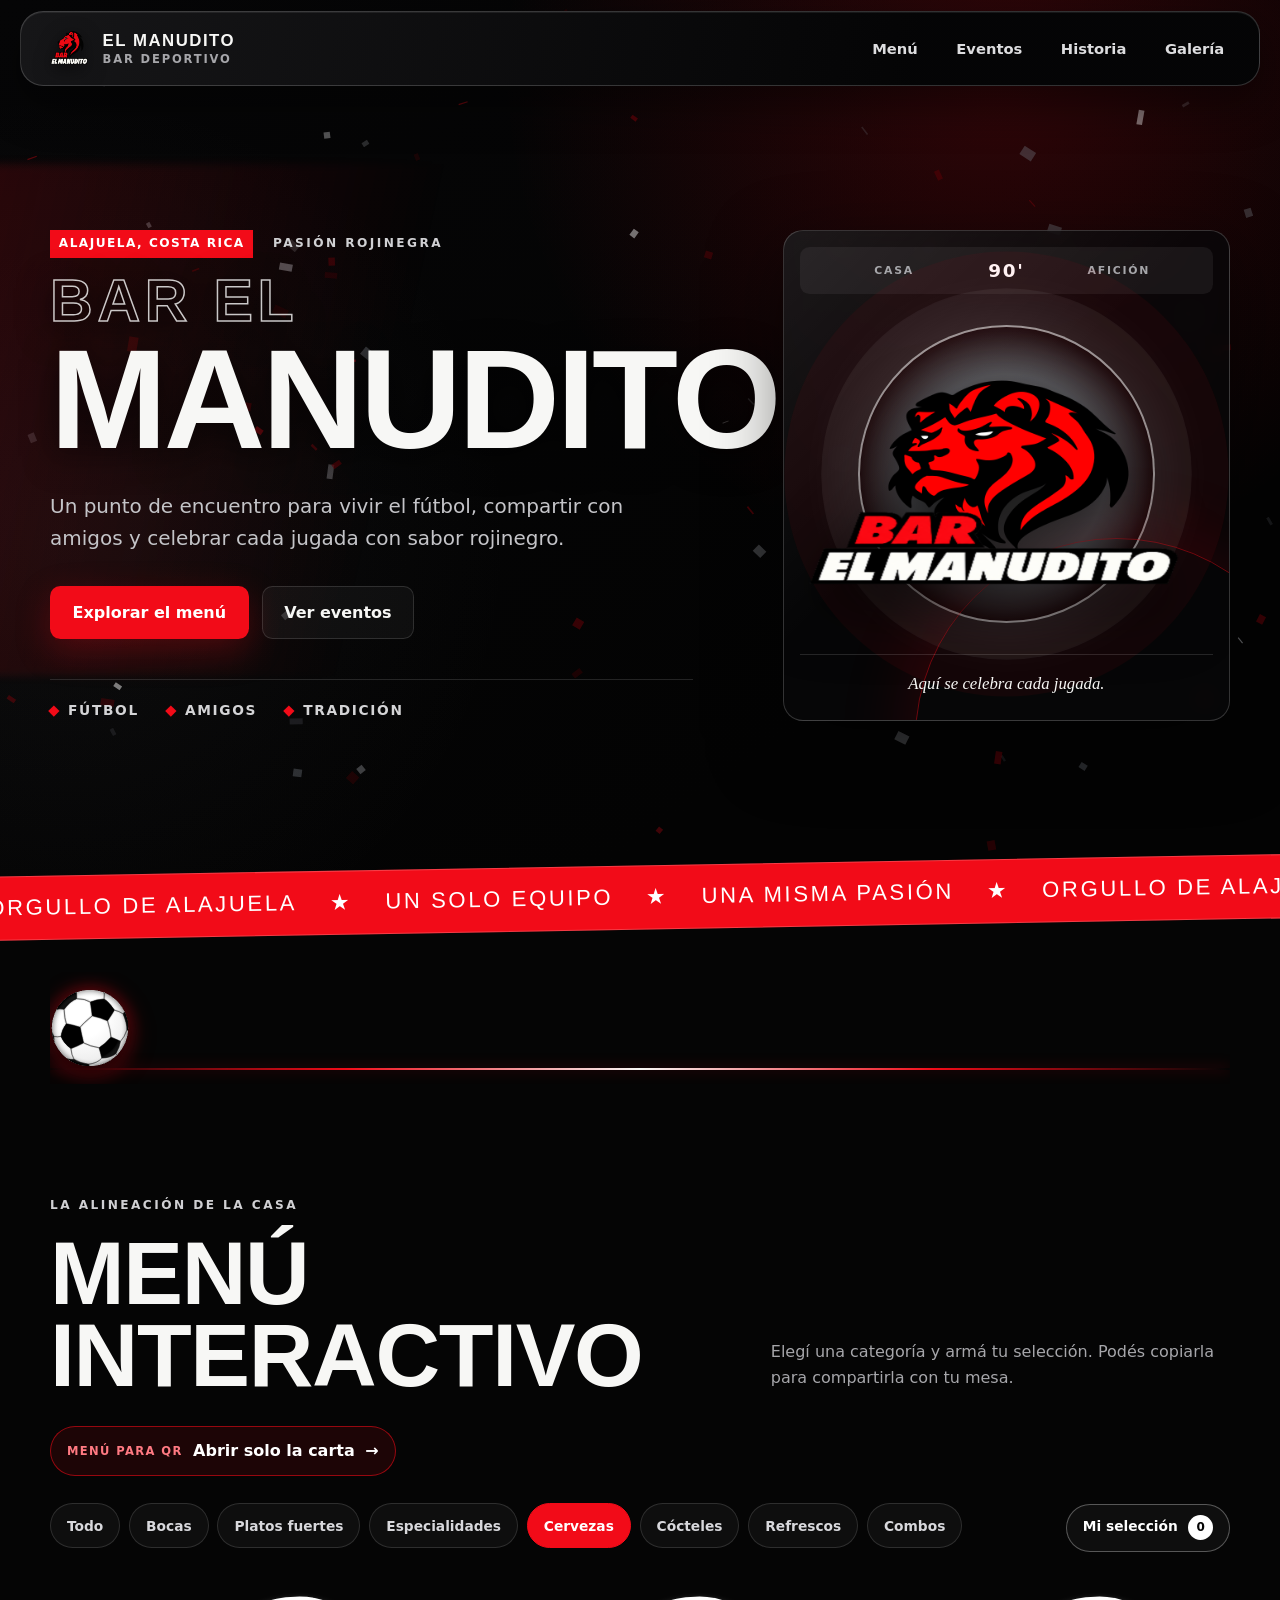
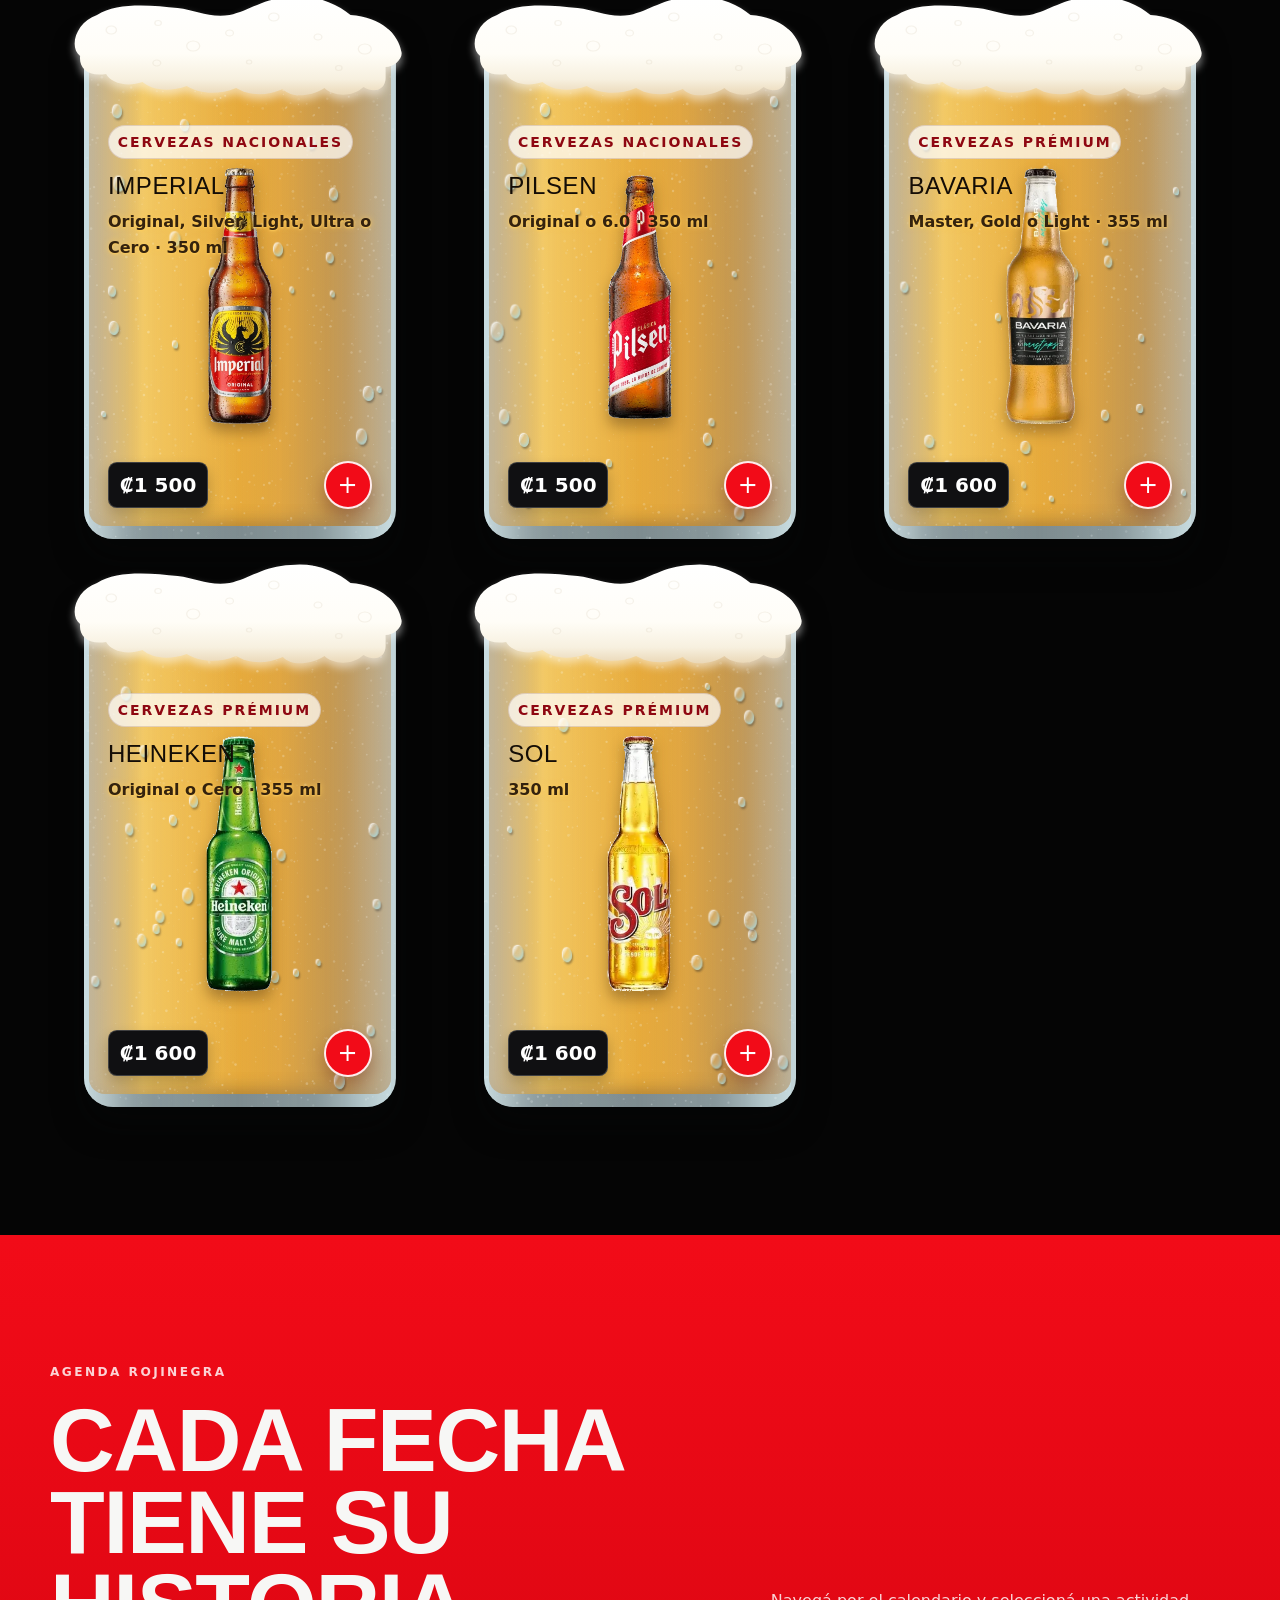
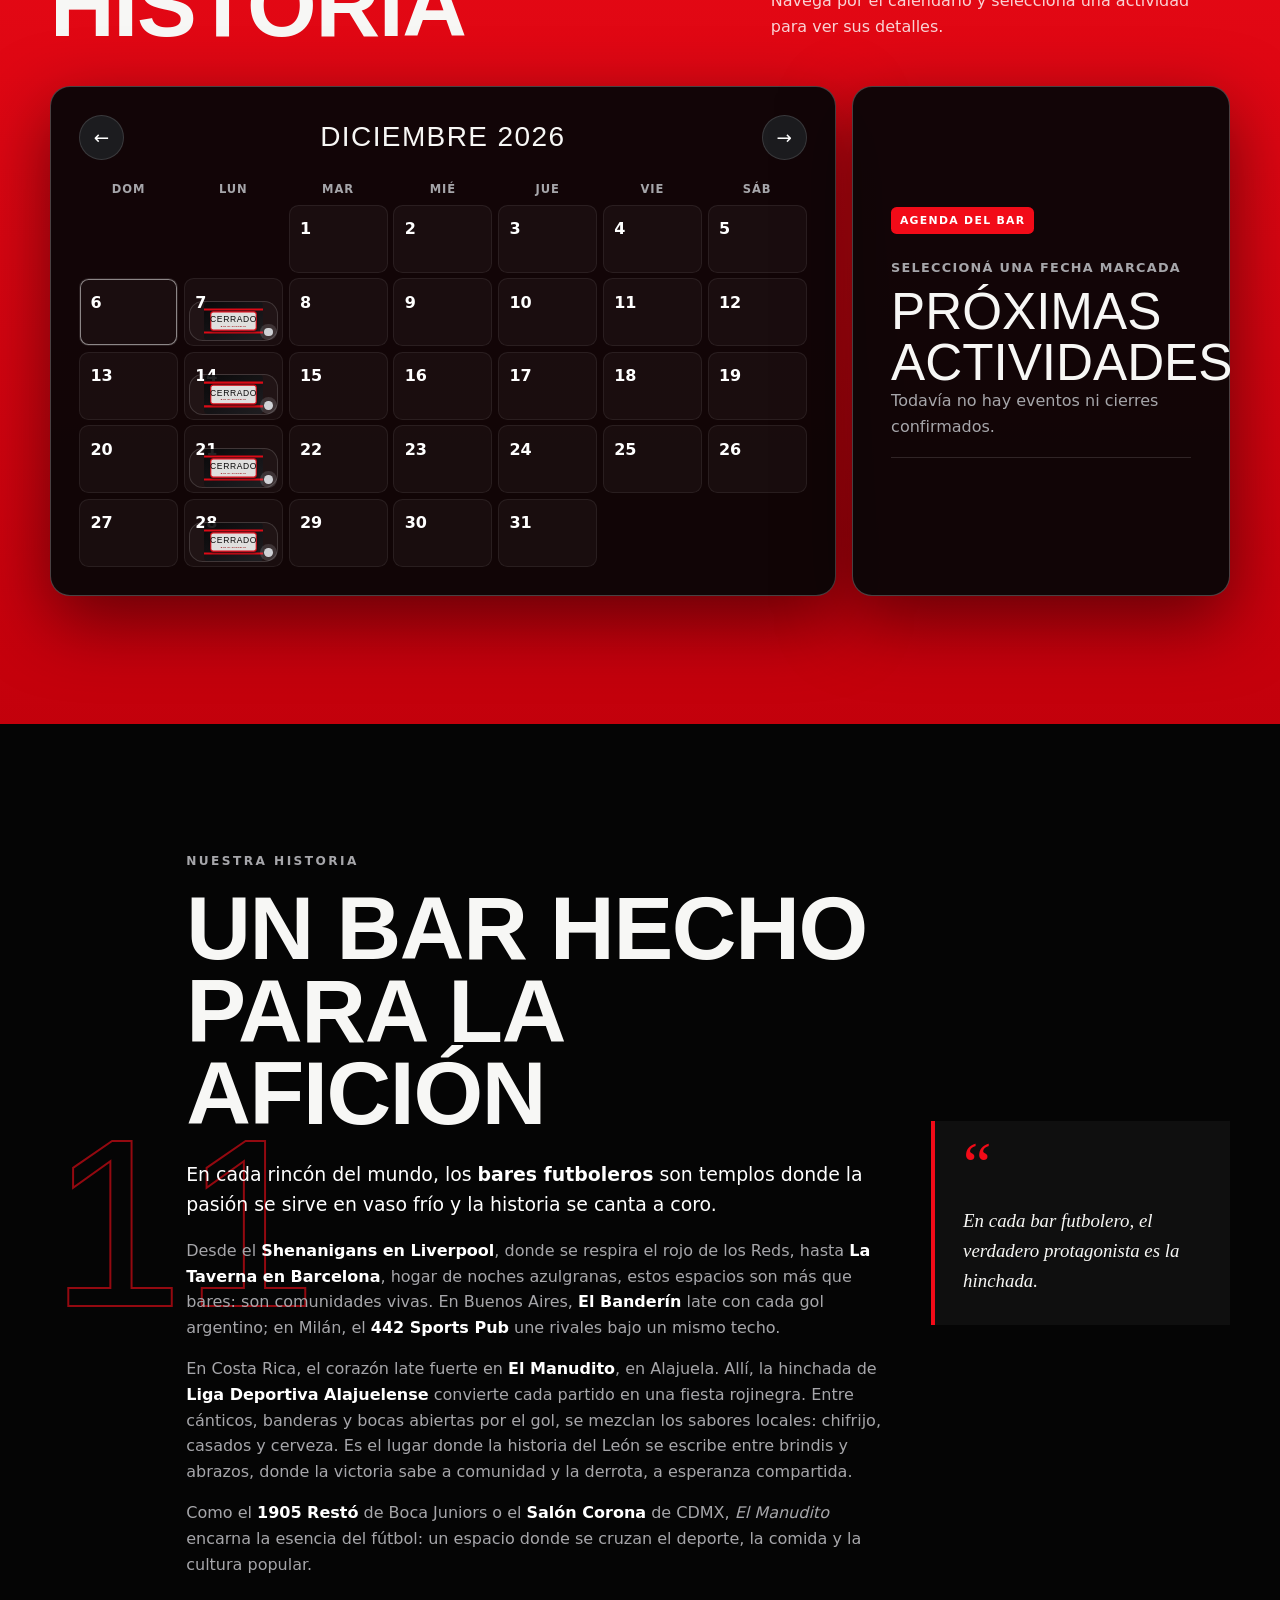
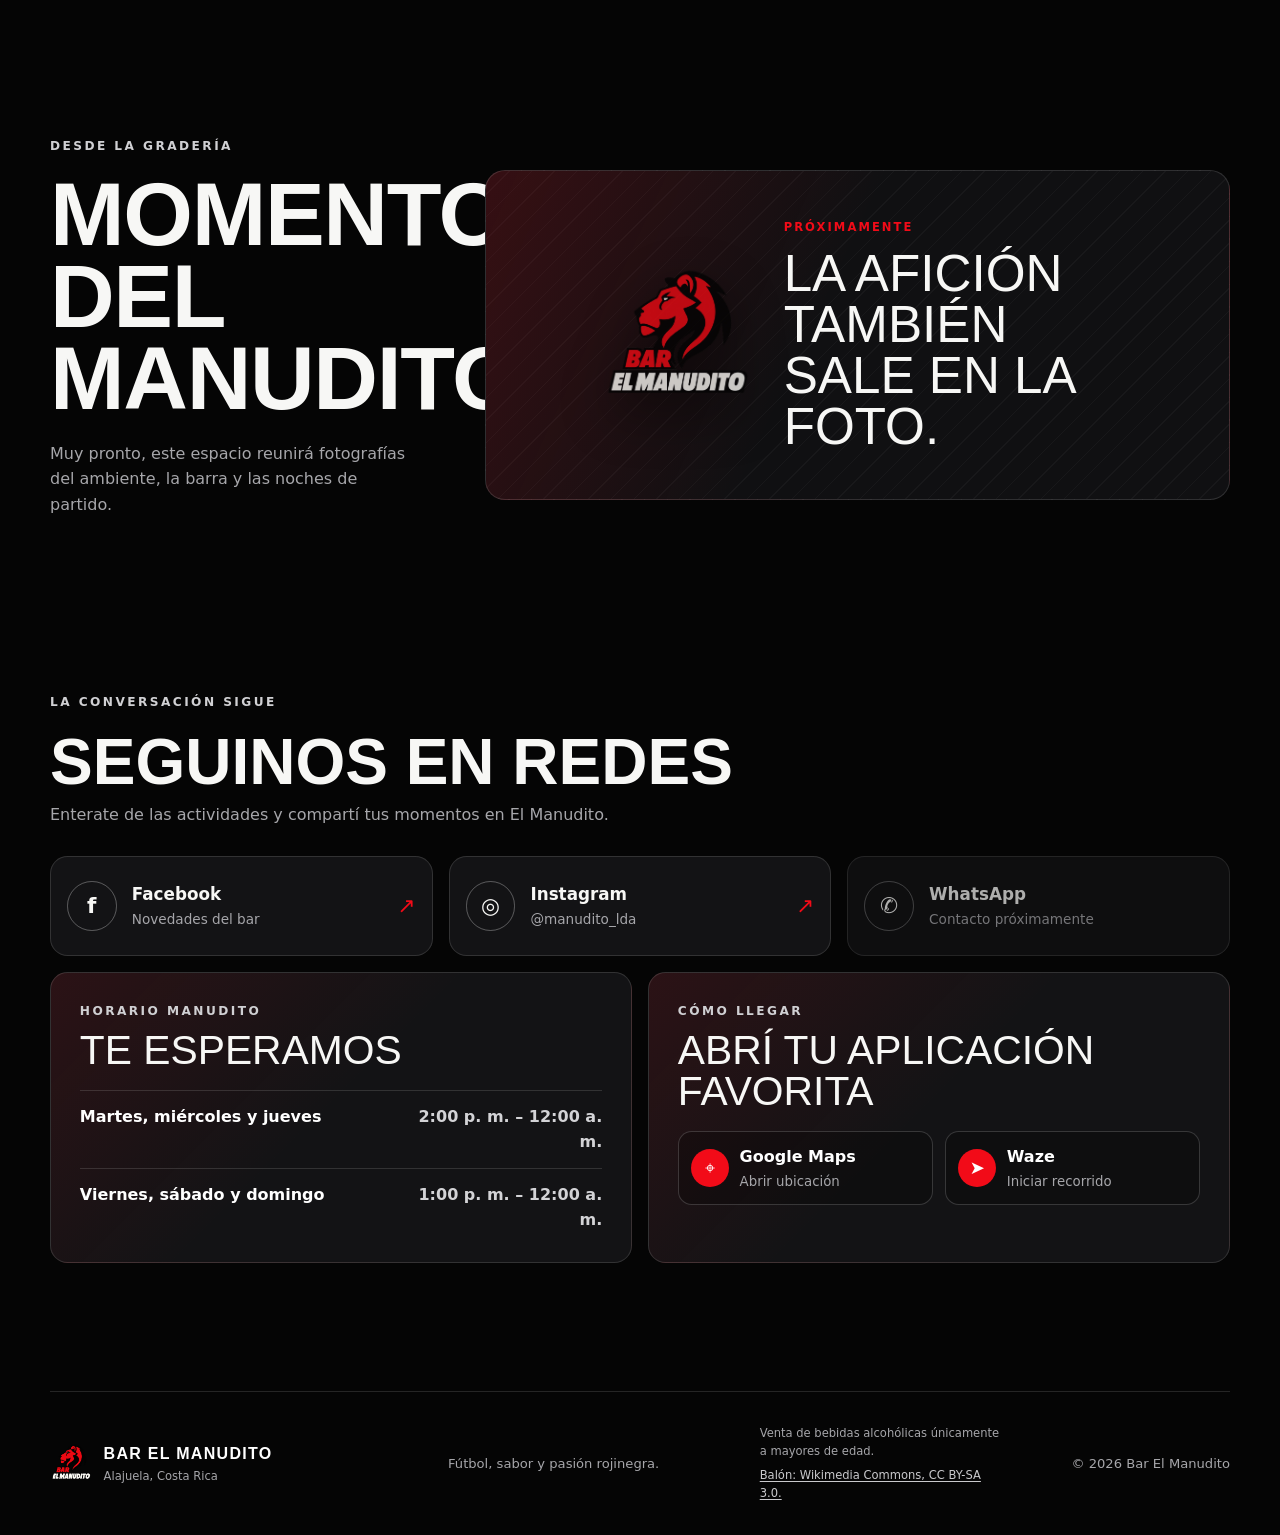
==== index.html @ 41545b7e "Add files via upload" ====
<!doctype html>
<html lang="es">
  <head>
    <meta charset="UTF-8" />
    <meta name="viewport" content="width=device-width, initial-scale=1.0" />
    <meta name="theme-color" content="#050505" />
    <meta
      name="description"
      content="Bar El Manudito: fútbol, sabor y pasión rojinegra en Alajuela, Costa Rica."
    />
    <title>Bar El Manudito | Pasión rojinegra</title>
    <link rel="icon" href="assets/icono.webp" type="image/png" />
    <link rel="stylesheet" href="styles.css" />
    <script src="menu-photos.js" defer></script>
    <script src="menu-glass.js" defer></script>
    <script src="app.js" defer></script>
  </head>
  <body>
    <a class="skip-link" href="#contenido">Ir al contenido</a>
    <canvas id="confetti" aria-hidden="true"></canvas>

    <div class="site-shell">
      <header class="topbar" id="inicio">
        <a class="brand" href="#inicio" aria-label="Bar El Manudito, inicio">
          <img src="assets/icono.webp" alt="" width="42" height="48" />
          <span>
            <strong>EL MANUDITO</strong>
            <small>BAR DEPORTIVO</small>
          </span>
        </a>

        <button
          class="nav-toggle"
          type="button"
          aria-expanded="false"
          aria-controls="main-nav"
          aria-label="Abrir menú de navegación"
        >
          <span></span><span></span><span></span>
        </button>

        <nav class="main-nav" id="main-nav" aria-label="Navegación principal">
          <a class="desktop-menu-link" href="#menu">Menú</a>
          <a class="mobile-menu-link" href="menu.html">Menú</a>
          <a href="#eventos">Eventos</a>
          <a href="#historia">Historia</a>
          <a href="#galeria">Galería</a>
        </nav>
      </header>

      <main id="contenido">
        <section class="hero" aria-labelledby="hero-title">
          <div class="hero-copy">
            <p class="eyebrow"><span>ALAJUELA, COSTA RICA</span> PASIÓN ROJINEGRA</p>
            <h1 id="hero-title"><span>BAR EL</span> MANUDITO</h1>
            <p class="hero-lead">
              Un punto de encuentro para vivir el fútbol, compartir con amigos
              y celebrar cada jugada con sabor rojinegro.
            </p>
            <div class="hero-actions">
              <a class="button button-primary" href="menu.html">Explorar el menú</a>
              <a class="button button-ghost" href="#eventos">Ver eventos</a>
            </div>
            <ul class="hero-notes" aria-label="Lo que nos mueve">
              <li>Fútbol</li>
              <li>Amigos</li>
              <li>Tradición</li>
            </ul>
          </div>

          <div class="hero-emblem" aria-label="Identidad rojinegra de Bar El Manudito">
            <div class="scoreboard-top">
              <span>CASA</span>
              <strong>90'</strong>
              <span>AFICIÓN</span>
            </div>
            <div class="crest-stage">
              <span class="crest-ring" aria-hidden="true"></span>
              <img
                src="assets/Leon.webp"
                alt="León rojinegro de Bar El Manudito"
                width="250"
                height="282"
                onerror="this.onerror=null;this.src='assets/icono.webp'"
              />
            </div>
            <p>Aquí se celebra cada jugada.</p>
          </div>
        </section>

        <div class="match-ticker" aria-label="Mensaje del bar">
          <div>
            <span>ORGULLO DE ALAJUELA</span>
            <i aria-hidden="true">★</i>
            <span>UN SOLO EQUIPO</span>
            <i aria-hidden="true">★</i>
            <span>UNA MISMA PASIÓN</span>
            <i aria-hidden="true">★</i>
            <span>ORGULLO DE ALAJUELA</span>
          </div>
        </div>

        <div class="ball-track" aria-hidden="true">
          <div class="soccer"></div>
        </div>

        <section class="section menu-section" id="menu" aria-labelledby="menu-title">
          <div class="section-heading">
            <div>
              <p class="eyebrow">LA ALINEACIÓN DE LA CASA</p>
              <h2 id="menu-title">Menú interactivo</h2>
            </div>
            <p>
              Elegí una categoría y armá tu selección. Podés copiarla para
              compartirla con tu mesa.
            </p>
          </div>

          <a class="menu-qr-link" href="menu.html" aria-label="Abrir la versión del menú diseñada para código QR">
            <span>MENÚ PARA QR</span>
            Abrir solo la carta <span aria-hidden="true">→</span>
          </a>

          <div class="menu-toolbar">
            <div class="menu-tabs" role="group" aria-label="Filtrar el menú">
              <button class="menu-tab is-active" type="button" data-category="todos">Todo</button>
              <button class="menu-tab" type="button" data-category="bocas">Bocas</button>
              <button class="menu-tab" type="button" data-category="fuertes">Platos fuertes</button>
              <button class="menu-tab" type="button" data-category="especialidades">Especialidades</button>
              <button class="menu-tab" type="button" data-category="cervezas">Cervezas</button>
              <button class="menu-tab" type="button" data-category="cocteles">Cócteles</button>
              <button class="menu-tab" type="button" data-category="sin-alcohol">Refrescos</button>
              <button class="menu-tab" type="button" data-category="combos">Combos</button>
            </div>
            <button class="selection-button" id="open-order" type="button" aria-haspopup="dialog">
              Mi selección <span id="selection-count">0</span>
            </button>
          </div>

          <div class="menu-grid" id="menu-grid" aria-live="polite"></div>
          <noscript><p class="noscript">Activá JavaScript para consultar el menú interactivo.</p></noscript>
        </section>

        <section class="section events-section reveal" id="eventos" aria-labelledby="events-title">
          <div class="section-heading section-heading-light">
            <div>
              <p class="eyebrow">AGENDA ROJINEGRA</p>
              <h2 id="events-title">Cada fecha tiene su historia</h2>
            </div>
            <p>
              Navegá por el calendario y seleccioná una actividad para ver sus detalles.
            </p>
          </div>

          <div class="calendar-layout">
            <div class="calendar-card">
              <div class="calendar-controls">
                <button id="prev-month" type="button" aria-label="Mes anterior">←</button>
                <h3 id="calendar-title" aria-live="polite"></h3>
                <button id="next-month" type="button" aria-label="Mes siguiente">→</button>
              </div>
              <div class="calendar-weekdays" aria-hidden="true">
                <span>Dom</span><span>Lun</span><span>Mar</span><span>Mié</span>
                <span>Jue</span><span>Vie</span><span>Sáb</span>
              </div>
              <div class="calendar-grid" id="calendar-grid"></div>
            </div>

            <aside class="event-detail" id="event-detail" aria-live="polite">
              <span class="event-tag" id="event-tag">AGENDA DEL BAR</span>
              <p class="event-date" id="event-date">Seleccioná una fecha marcada</p>
              <div class="event-visual" id="event-visual" hidden></div>
              <h3 id="event-name">Próximas actividades</h3>
              <div class="event-description" id="event-description">
                <p>Las fechas confirmadas aparecerán aquí.</p>
              </div>
              <div class="event-meta" id="event-meta">
                <span>Calendario del Manudito</span>
              </div>
            </aside>
          </div>
        </section>

        <section class="section story-section reveal" id="historia" aria-labelledby="story-title">
          <div class="story-number" aria-hidden="true">11</div>
          <div class="story-copy">
            <p class="eyebrow">NUESTRA HISTORIA</p>
            <h2 id="story-title">Un bar hecho para la afición</h2>
            <p class="story-intro">
              En cada rincón del mundo, los <strong>bares futboleros</strong> son templos
              donde la pasión se sirve en vaso frío y la historia se canta a coro.
            </p>
            <p>
              Desde el <strong>Shenanigans en Liverpool</strong>, donde se respira el rojo de los Reds,
              hasta <strong>La Taverna en Barcelona</strong>, hogar de noches azulgranas, estos espacios
              son más que bares: son comunidades vivas. En Buenos Aires, <strong>El Banderín</strong>
              late con cada gol argentino; en Milán, el <strong>442 Sports Pub</strong> une rivales
              bajo un mismo techo.
            </p>
            <p>
              En Costa Rica, el corazón late fuerte en <strong>El Manudito</strong>, en Alajuela.
              Allí, la hinchada de <strong>Liga Deportiva Alajuelense</strong> convierte cada partido
              en una fiesta rojinegra. Entre cánticos, banderas y bocas abiertas por el gol,
              se mezclan los sabores locales: chifrijo, casados y cerveza. Es el lugar donde
              la historia del León se escribe entre brindis y abrazos, donde la victoria
              sabe a comunidad y la derrota, a esperanza compartida.
            </p>
            <p>
              Como el <strong>1905 Restó</strong> de Boca Juniors o el <strong>Salón Corona</strong>
              de CDMX, <em>El Manudito</em> encarna la esencia del fútbol: un espacio donde
              se cruzan el deporte, la comida y la cultura popular.
            </p>
          </div>
          <blockquote>
            <span>“</span>
            <p>En cada bar futbolero, el verdadero protagonista es la hinchada.</p>
          </blockquote>
        </section>

        <section class="section gallery-section reveal" id="galeria" aria-labelledby="gallery-title">
          <div class="gallery-copy">
            <p class="eyebrow">DESDE LA GRADERÍA</p>
            <h2 id="gallery-title">Momentos del Manudito</h2>
            <p>
              Muy pronto, este espacio reunirá fotografías del ambiente, la barra y las
              noches de partido.
            </p>
          </div>
          <div class="gallery-coming" role="img" aria-label="Próximamente, galería de Bar El Manudito">
            <img src="assets/icono.webp" alt="" width="150" height="170" />
            <div>
              <span>PRÓXIMAMENTE</span>
              <strong>La afición también sale en la foto.</strong>
            </div>
          </div>
        </section>

        <section class="section social-section reveal" id="redes" aria-labelledby="social-title">
          <p class="eyebrow">LA CONVERSACIÓN SIGUE</p>
          <h2 id="social-title">Seguinos en redes</h2>
          <p>Enterate de las actividades y compartí tus momentos en El Manudito.</p>
          <div class="social-grid">
            <a class="social-link" href="https://www.facebook.com/BarManudito" target="_blank" rel="noopener noreferrer" aria-label="Abrir Facebook de Bar El Manudito en una pestaña nueva">
              <span class="social-icon" aria-hidden="true">f</span>
              <span class="social-label"><strong>Facebook</strong><small>Novedades del bar</small></span>
              <span class="social-arrow" aria-hidden="true">↗</span>
            </a>
            <a class="social-link" href="https://www.instagram.com/manudito_lda/" target="_blank" rel="noopener noreferrer" aria-label="Abrir Instagram de Bar El Manudito en una pestaña nueva">
              <span class="social-icon" aria-hidden="true">◎</span>
              <span class="social-label"><strong>Instagram</strong><small>@manudito_lda</small></span>
              <span class="social-arrow" aria-hidden="true">↗</span>
            </a>
            <!-- Reemplazar este bloque por un enlace wa.me cuando se confirme el número oficial. -->
            <div class="social-link social-link-pending" aria-label="WhatsApp del bar, número pendiente">
              <span class="social-icon" aria-hidden="true">✆</span>
              <span class="social-label"><strong>WhatsApp</strong><small>Contacto próximamente</small></span>
            </div>
          </div>

          <div class="visit-grid">
            <div class="visit-card">
              <p class="eyebrow">HORARIO MANUDITO</p>
              <h3>Te esperamos</h3>
              <dl class="hours-list">
                <div><dt>Martes, miércoles y jueves</dt><dd>2:00 p. m. – 12:00 a. m.</dd></div>
                <div><dt>Viernes, sábado y domingo</dt><dd>1:00 p. m. – 12:00 a. m.</dd></div>
              </dl>
            </div>
            <div class="visit-card">
              <p class="eyebrow">CÓMO LLEGAR</p>
              <h3>Abrí tu aplicación favorita</h3>
              <div class="route-links">
                <a class="route-link" href="https://maps.app.goo.gl/PDF4zaawj4nS2r1G7" target="_blank" rel="noopener noreferrer">
                  <span aria-hidden="true">⌖</span><strong>Google Maps</strong><small>Abrir ubicación</small>
                </a>
                <a class="route-link" href="https://ul.waze.com/ul?place=ChIJ2-1aHt35oI8RP2tk1lli3F0&amp;ll=10.02077320%2C-84.20928180&amp;navigate=yes&amp;utm_campaign=default&amp;utm_source=waze_website&amp;utm_medium=lm_share_location" target="_blank" rel="noopener noreferrer">
                  <span aria-hidden="true">➤</span><strong>Waze</strong><small>Iniciar recorrido</small>
                </a>
              </div>
            </div>
          </div>
        </section>
      </main>

      <footer class="footer">
        <div class="footer-brand">
          <img src="assets/icono.webp" alt="" width="48" height="54" />
          <div><strong>BAR EL MANUDITO</strong><span>Alajuela, Costa Rica</span></div>
        </div>
        <p>Fútbol, sabor y pasión rojinegra.</p>
        <p class="footer-note">
          Venta de bebidas alcohólicas únicamente a mayores de edad.
          <a
            href="https://en.wikipedia.org/wiki/File:Soccer_ball.svg"
            target="_blank"
            rel="license noopener noreferrer"
          >Balón: Wikimedia Commons, CC BY-SA 3.0.</a>
        </p>
        <span>© <span id="current-year"></span> Bar El Manudito</span>
      </footer>
    </div>

    <button class="floating-selection" id="floating-order" type="button" aria-haspopup="dialog" hidden>
      <span id="floating-count">0</span>
      Ver mi selección
    </button>

    <dialog class="order-dialog" id="order-dialog" aria-labelledby="order-title">
      <div class="dialog-header">
        <div>
          <span>PREVIA DEL PEDIDO</span>
          <h2 id="order-title">Mi selección</h2>
        </div>
        <button id="close-order" type="button" aria-label="Cerrar">×</button>
      </div>
      <div class="order-list" id="order-list"></div>
      <div class="order-total">
        <span>Total estimado</span>
        <strong id="order-total">₡0</strong>
      </div>
      <button class="button button-primary dialog-action" id="copy-order" type="button">
        Copiar selección
      </button>
      <p class="copy-status" id="copy-status" aria-live="polite"></p>
    </dialog>
  </body>
</html>
---- styles.css ----
:root {
  color-scheme: dark;
  --ink: #050505;
  --ink-soft: #0d0d0f;
  --panel: rgba(15, 15, 17, 0.92);
  --panel-solid: #111113;
  --red: #f20b18;
  --red-deep: #a3000a;
  --white: #f7f7f5;
  --muted: #a6a6aa;
  --line: rgba(255, 255, 255, 0.13);
  --gray: #6f7177;
  --radius: 1.25rem;
  --shadow: 0 24px 70px rgba(0, 0, 0, 0.5);
  --max-width: 1180px;
}

@media (max-width: 560px) {
  .match-visual {
    gap: 0.45rem;
    padding: 0.75rem 0.55rem;
  }

  .team-logo-frame {
    width: 58px;
    height: 58px;
  }

  .event-list-item {
    align-items: flex-start;
    flex-direction: column;
  }

  .event-list-item .match-visual.is-compact {
    width: 100%;
  }
}

* {
  box-sizing: border-box;
}

html {
  scroll-behavior: smooth;
  scroll-padding-top: 6rem;
}

body {
  position: relative;
  margin: 0;
  min-width: 320px;
  background: var(--ink);
  color: var(--white);
  font-family: Inter, ui-sans-serif, system-ui, -apple-system, BlinkMacSystemFont, "Segoe UI", sans-serif;
  font-size: 1rem;
  line-height: 1.6;
  overflow-x: hidden;
}

body::before {
  content: "";
  position: fixed;
  inset: 0;
  z-index: -2;
  background:
    radial-gradient(circle at 78% 8%, rgba(242, 11, 24, 0.18), transparent 31rem),
    radial-gradient(circle at 5% 60%, rgba(115, 115, 120, 0.08), transparent 28rem),
    linear-gradient(145deg, #060607 0%, #030303 72%);
}

button,
a {
  -webkit-tap-highlight-color: transparent;
}

button {
  font: inherit;
}

a {
  color: inherit;
}

img {
  display: block;
  max-width: 100%;
}

.skip-link {
  position: fixed;
  z-index: 100;
  top: 0.75rem;
  left: 0.75rem;
  transform: translateY(-160%);
  padding: 0.65rem 1rem;
  border-radius: 0.5rem;
  background: var(--white);
  color: var(--ink);
  font-weight: 800;
}

.skip-link:focus {
  transform: translateY(0);
}

#confetti {
  position: fixed;
  inset: 0;
  z-index: 0;
  width: 100%;
  height: 100%;
  pointer-events: none;
  opacity: 0.72;
}

.site-shell {
  position: relative;
  z-index: 1;
  isolation: isolate;
}

.topbar {
  position: sticky;
  z-index: 20;
  top: 0.7rem;
  display: flex;
  align-items: center;
  justify-content: space-between;
  width: min(calc(100% - 1.5rem), 1240px);
  min-height: 4.65rem;
  margin: 0.7rem auto 0;
  padding: 0.62rem clamp(1rem, 2.5vw, 1.65rem);
  border: 1px solid rgba(255, 255, 255, 0.18);
  border-radius: 1.45rem;
  background:
    linear-gradient(100deg, rgba(23, 23, 25, 0.96), rgba(5, 5, 6, 0.91) 72%),
    rgba(5, 5, 5, 0.92);
  box-shadow:
    0 18px 45px rgba(0, 0, 0, 0.46),
    inset 0 1px 0 rgba(255, 255, 255, 0.07);
  backdrop-filter: blur(20px);
}

.brand {
  display: inline-flex;
  gap: 0.75rem;
  align-items: center;
  min-width: max-content;
  text-decoration: none;
}

.brand img {
  flex: 0 0 auto;
  width: 2.7rem;
  height: 3.05rem;
  padding: 0.08rem;
  object-fit: contain;
  filter: drop-shadow(0 5px 9px rgba(0, 0, 0, 0.55));
}

.brand span {
  display: grid;
  line-height: 1.05;
}

.brand strong {
  font-family: Impact, "Arial Narrow", sans-serif;
  font-size: 1.05rem;
  letter-spacing: 0.09em;
}

.brand small {
  margin-top: 0.2rem;
  color: var(--muted);
  font-size: 0.72rem;
  font-weight: 800;
  letter-spacing: 0.16em;
}

.main-nav {
  display: flex;
  gap: clamp(1rem, 3vw, 2.25rem);
  align-items: center;
  padding: 0 0.45rem 0 0.35rem;
}

.main-nav a {
  position: relative;
  padding: 0.55rem 0.08rem;
  text-decoration: none;
  color: #dddddf;
  font-size: 0.92rem;
  font-weight: 750;
}

.main-nav a::after {
  content: "";
  position: absolute;
  left: 0;
  right: 0;
  bottom: 0;
  height: 2px;
  transform: scaleX(0);
  transform-origin: left;
  background: var(--red);
  transition: transform 180ms ease;
}

.main-nav a:hover::after,
.main-nav a:focus-visible::after {
  transform: scaleX(1);
}

.nav-toggle {
  display: none;
  width: 2.75rem;
  height: 2.75rem;
  padding: 0.65rem;
  border: 1px solid var(--line);
  border-radius: 0.65rem;
  background: #121214;
  color: var(--white);
}

.nav-toggle span {
  display: block;
  height: 2px;
  margin: 0.27rem 0;
  background: currentColor;
}

.hero {
  position: relative;
  display: grid;
  grid-template-columns: minmax(0, 1.18fr) minmax(300px, 0.82fr);
  gap: clamp(2.5rem, 7vw, 7rem);
  align-items: center;
  width: min(calc(100% - 2rem), var(--max-width));
  min-height: min(780px, calc(100vh - 4.75rem));
  margin: 0 auto;
  padding: clamp(4.5rem, 9vw, 8rem) 0;
}

.hero::before {
  content: "";
  position: absolute;
  z-index: -1;
  top: 10%;
  left: -18vw;
  width: 45vw;
  height: 32rem;
  transform: skewX(-12deg);
  background: linear-gradient(90deg, rgba(242, 11, 24, 0.18), transparent);
  filter: blur(4px);
}

.eyebrow {
  margin: 0 0 1rem;
  color: #d0d0d3;
  font-size: 0.76rem;
  font-weight: 900;
  letter-spacing: 0.2em;
}

.eyebrow span {
  display: inline-block;
  margin-right: 0.8rem;
  padding: 0.28rem 0.55rem;
  background: var(--red);
  color: white;
  letter-spacing: 0.12em;
}

.hero h1,
.section h2 {
  margin: 0;
  font-family: Impact, Haettenschweiler, "Arial Narrow Bold", sans-serif;
  font-weight: 900;
  line-height: 0.92;
  text-transform: uppercase;
}

.hero h1 {
  max-width: 780px;
  font-size: clamp(4.4rem, 11vw, 9.4rem);
  letter-spacing: -0.025em;
  text-shadow: 0 8px 34px rgba(0, 0, 0, 0.7);
}

.hero h1 > span {
  display: block;
  margin-bottom: 0.1em;
  color: transparent;
  font-size: 0.42em;
  letter-spacing: 0.08em;
  -webkit-text-stroke: 1.5px rgba(255, 255, 255, 0.78);
}

.hero-lead {
  max-width: 610px;
  margin: 1.6rem 0 0;
  color: #c4c4c8;
  font-size: clamp(1.04rem, 2vw, 1.25rem);
}

.hero-actions {
  display: flex;
  flex-wrap: wrap;
  gap: 0.8rem;
  margin-top: 2rem;
}

.button {
  display: inline-flex;
  min-height: 3.15rem;
  padding: 0.8rem 1.35rem;
  align-items: center;
  justify-content: center;
  border: 1px solid transparent;
  border-radius: 0.65rem;
  text-decoration: none;
  font-weight: 850;
  cursor: pointer;
  transition: transform 160ms ease, background 160ms ease, border-color 160ms ease;
}

.button:hover {
  transform: translateY(-2px);
}

.button-primary {
  background: var(--red);
  color: white;
  box-shadow: 0 12px 35px rgba(242, 11, 24, 0.25);
}

.button-primary:hover {
  background: #ff2430;
}

.button-ghost {
  border-color: var(--line);
  background: rgba(255, 255, 255, 0.04);
}

.button-ghost:hover {
  border-color: rgba(255, 255, 255, 0.35);
  background: rgba(255, 255, 255, 0.08);
}

.hero-notes {
  display: flex;
  flex-wrap: wrap;
  gap: 1.75rem;
  margin: 2.5rem 0 0;
  padding: 1.2rem 0 0;
  border-top: 1px solid var(--line);
  list-style: none;
  color: #d4d4d6;
  font-size: 0.86rem;
  font-weight: 850;
  letter-spacing: 0.12em;
  text-transform: uppercase;
}

.hero-notes li::before {
  content: "";
  display: inline-block;
  width: 0.48rem;
  height: 0.48rem;
  margin-right: 0.65rem;
  transform: rotate(45deg);
  background: var(--red);
}

.hero-emblem {
  position: relative;
  overflow: hidden;
  padding: 1rem;
  border: 1px solid rgba(255, 255, 255, 0.18);
  border-radius: 1.25rem;
  background:
    linear-gradient(135deg, rgba(255, 255, 255, 0.07), transparent 45%),
    rgba(8, 8, 9, 0.78);
  box-shadow: var(--shadow);
  backdrop-filter: blur(8px);
}

.hero-emblem::after {
  content: "";
  position: absolute;
  right: -20%;
  bottom: -45%;
  width: 90%;
  aspect-ratio: 1;
  border: 1px solid rgba(242, 11, 24, 0.45);
  border-radius: 50%;
  box-shadow: 0 0 80px rgba(242, 11, 24, 0.16);
}

.scoreboard-top {
  display: grid;
  grid-template-columns: 1fr auto 1fr;
  gap: 0.75rem;
  align-items: center;
  padding: 0.55rem 0.75rem;
  border-radius: 0.6rem;
  background: rgba(255, 255, 255, 0.06);
  color: var(--muted);
  font-size: 0.68rem;
  font-weight: 900;
  letter-spacing: 0.16em;
  text-align: center;
}

.scoreboard-top strong {
  color: white;
  font-size: 1.15rem;
}

.crest-stage {
  position: relative;
  display: grid;
  min-height: 360px;
  place-items: center;
}

.crest-stage img {
  position: relative;
  z-index: 2;
  width: min(96%, 520px);
  height: auto;
  filter: drop-shadow(0 24px 32px rgba(0, 0, 0, 0.7));
  animation: crest-float 5s ease-in-out infinite;
}

.crest-ring {
  position: absolute;
  width: 72%;
  aspect-ratio: 1;
  border: 2px solid rgba(255, 255, 255, 0.562);
  border-radius: 50%;

  background: radial-gradient(
    circle,
    rgba(255, 255, 255, 0.37) 0%,
    rgba(120, 120, 125, 0.733) 48%,
    rgba(242, 11, 24, 0.08) 72%,
    transparent 74%
  );

  box-shadow:
    0 0 0 2.3rem rgba(255, 255, 255, 0.055),
    0 0 0 4.6rem rgba(242, 11, 24, 0.055),
    0 0 70px rgba(255, 255, 255, 0.12);
}

.hero-emblem > p {
  position: relative;
  z-index: 2;
  margin: 0;
  padding: 1rem 0.5rem 0.4rem;
  border-top: 1px solid var(--line);
  font-family: Georgia, serif;
  font-size: 1.05rem;
  font-style: italic;
  text-align: center;
}

@keyframes crest-float {
  0%, 100% { transform: translateY(0) rotate(-1deg); }
  50% { transform: translateY(-10px) rotate(1deg); }
}

.match-ticker {
  overflow: hidden;
  border-block: 1px solid rgba(255, 255, 255, 0.2);
  background: var(--red);
  transform: rotate(-1deg) scale(1.02);
}

.match-ticker > div {
  display: flex;
  width: max-content;
  gap: 2rem;
  align-items: center;
  padding: 0.82rem 0;
  color: white;
  font-family: Impact, "Arial Narrow", sans-serif;
  font-size: clamp(1rem, 2vw, 1.35rem);
  letter-spacing: 0.12em;
  animation: ticker 24s linear infinite;
}

.match-ticker i {
  font-style: normal;
}

@keyframes ticker {
  to { transform: translateX(-50%); }
}

.ball-track {
  --ball-size: clamp(3.5rem, 7vw, 5rem);

  position: relative;
  width: min(calc(100% - 2rem), var(--max-width));
  height: 7rem;
  margin: 2.75rem auto -1rem;
  overflow: hidden;
}

.ball-track::after {
  content: "";
  position: absolute;
  right: 0;
  bottom: 0.9rem;
  left: 0;
  height: 2px;
  background: linear-gradient(
    90deg,
    transparent,
    var(--red),
    var(--white),
    var(--red),
    transparent
  );
  box-shadow: 0 0 14px rgba(242, 11, 24, 0.45);
}

.soccer {
  position: absolute;
  z-index: 1;
  bottom: 1rem;
  left: 0;
  width: var(--ball-size);
  height: var(--ball-size);
  background: url("assets/soccer-ball.svg") center / contain no-repeat;
  filter:
    drop-shadow(0 7px 8px rgba(0, 0, 0, 0.75))
    drop-shadow(0 0 9px rgba(242, 11, 24, 0.58));
  will-change: left, transform;
  animation: soccer-roll 7s ease-in-out infinite;
}

@keyframes soccer-roll {
  0% {
    left: 0;
    transform: rotate(0deg);
  }

  50% {
    left: calc(100% - var(--ball-size));
    transform: rotate(720deg);
  }

  100% {
    left: 0;
    transform: rotate(0deg);
  }
}

.section {
  width: min(calc(100% - 2rem), var(--max-width));
  margin: 0 auto;
  padding: clamp(5rem, 10vw, 8rem) 0;
}

.section-heading {
  display: grid;
  grid-template-columns: minmax(0, 1.2fr) minmax(250px, 0.8fr);
  gap: 2rem;
  align-items: end;
  margin-bottom: 2.5rem;
}

.section-heading h2,
.story-copy h2,
.gallery-copy h2 {
  font-size: clamp(3rem, 7vw, 5.8rem);
  letter-spacing: -0.015em;
}

.section-heading > p {
  max-width: 520px;
  margin: 0 0 0.4rem;
  color: var(--muted);
}

.menu-section {
  position: relative;
}

.menu-qr-link {
  display: inline-flex;
  gap: 0.65rem;
  align-items: center;
  margin: -0.7rem 0 1.7rem;
  padding: 0.72rem 1rem;
  border: 1px solid rgba(242, 11, 24, 0.58);
  border-radius: 999px;
  background: rgba(242, 11, 24, 0.1);
  color: white;
  font-weight: 800;
  text-decoration: none;
  transition: border-color 160ms ease, background 160ms ease, transform 160ms ease;
}

.menu-qr-link > span:first-child {
  color: #ff7a82;
  font-size: 0.72rem;
  letter-spacing: 0.12em;
}

.menu-qr-link:hover,
.menu-qr-link:focus-visible {
  border-color: var(--red);
  background: rgba(242, 11, 24, 0.2);
  transform: translateY(-2px);
}

.menu-toolbar {
  display: flex;
  gap: 1rem;
  align-items: center;
  justify-content: space-between;
  margin-bottom: 1.5rem;
}

.menu-tabs {
  display: flex;
  overflow-x: auto;
  gap: 0.55rem;
  padding-bottom: 0.25rem;
  scrollbar-width: thin;
}

.menu-tab,
.selection-button {
  flex: 0 0 auto;
  min-height: 2.75rem;
  padding: 0.65rem 1rem;
  border: 1px solid var(--line);
  border-radius: 999px;
  background: rgba(255, 255, 255, 0.04);
  color: #d8d8dc;
  font-size: 0.86rem;
  font-weight: 800;
  cursor: pointer;
  transition: background 150ms ease, color 150ms ease, border-color 150ms ease;
}

.menu-tab:hover,
.menu-tab.is-active,
.menu-tab:focus-visible {
  border-color: var(--red);
  background: var(--red);
  color: white;
}

.selection-button {
  border-color: rgba(255, 255, 255, 0.3);
  color: white;
}

.selection-button span {
  display: inline-grid;
  min-width: 1.55rem;
  min-height: 1.55rem;
  margin-left: 0.35rem;
  place-items: center;
  border-radius: 50%;
  background: white;
  color: var(--ink);
  font-size: 0.75rem;
}

.menu-grid {
  display: grid;
  grid-template-columns: repeat(3, minmax(0, 1fr));
  grid-auto-rows: 32rem;
  gap: 3.5rem 1.8rem;
  padding: 3.2rem 0.25rem 0;
}

.menu-item {
  position: relative;
  justify-self: center;
  align-self: stretch;
  width: min(100%, 19.5rem);
  min-height: 0;
  height: 100%;
  padding: 0;
  border: 5px solid #d7f3fa78;
  border-top: 10px solid #f6ffffb0;
  border-bottom-width: 13px;
  border-radius: 17px 17px 29px 29px;
  background: linear-gradient(90deg, #efffff4d 0%, #ffffff0a 11%, #ffffff05 75%, #d7faff73 100%);
  box-shadow:
    inset 8px 0 15px #f1ffff5e,
    inset -10px 0 15px #d4f7ff4d,
    inset 0 -13px 9px #edfaff57,
    0 18px 30px #05070888;
  isolation: isolate;
  transition: transform 180ms ease, box-shadow 180ms ease;
}

.menu-item[hidden],
.menu-item-description[hidden] {
  display: none;
}

.menu-item:hover {
  transform: translateY(-5px);
  box-shadow: inset 8px 0 15px #f1ffff5e, inset -10px 0 15px #d4f7ff4d,
    inset 0 -13px 9px #edfaff57, 0 25px 42px #050708bb;
}

.beer {
  position: absolute;
  z-index: 0;
  inset: 0;
  overflow: hidden;
  border-radius: 11px 11px 16px 16px;
  background: linear-gradient(90deg, #9a5b08, #f7b72c 18%, #df900e 63%, #8b5008);
  box-shadow: inset 4px 0 20px #70400766, inset -5px 0 20px #65400877;
}

.mobile-beer-animation {
  position: absolute;
  z-index: 2;
  inset: 0;
  display: none;
  width: 100%;
  height: 100%;
  border-radius: 11px 11px 16px 16px;
  object-fit: cover;
  pointer-events: none;
}

.frost {
  position: absolute;
  z-index: 2;
  inset: -10px -5px -13px;
  width: calc(100% + 10px);
  height: calc(100% + 23px);
  border-radius: 17px 17px 29px 29px;
  clip-path: inset(0 round 17px 17px 29px 29px);
  /* Visible before the canvas texture starts, including when filtering categories. */
  background: linear-gradient(90deg, #eafaff47, #eefaff18 22% 78%, #eafaff42);
  pointer-events: none;
}

.drops {
  position: absolute;
  z-index: 3;
  inset: -10px -5px -13px;
  overflow: hidden;
  border-radius: 17px 17px 29px 29px;
  pointer-events: none;
}

.drop {
  position: absolute;
  top: 0;
  left: 0;
  border-radius: 48% 52% 55% 50%;
  background: linear-gradient(120deg, #fff9 0 17%, #fff2 34%, #d7f7ff4d 75%, #fff8);
  box-shadow: inset -1px -2px 3px #9dd9e399, 1px 2px 2px #25282766, -1px -1px 1px #fffd;
  will-change: transform;
}

.beer-menu-content {
  position: relative;
  z-index: 4;
  display: flex;
  min-height: 0;
  height: 100%;
  overflow: hidden;
  padding: 5.5rem 1.2rem 1.1rem;
  flex-direction: column;
}

.beer-menu-content > * {
  flex-shrink: 0;
}

.beer-foam {
  position: absolute;
  z-index: 8;
  top: -49px;
  left: -18px;
  width: calc(100% + 36px);
  max-width: none;
  height: 122px;
  pointer-events: none;
  filter: drop-shadow(0 5px 4px #fff8);
}

.beer-bubbles {
  position: absolute;
  z-index: 1;
  inset: 0;
  overflow: hidden;
  border-radius: inherit;
  pointer-events: none;
}

.beer-bubbles span {
  position: absolute;
  bottom: -2rem;
  left: var(--bubble-left);
  width: var(--bubble-size);
  height: var(--bubble-size);
  border: 2px solid rgba(255, 255, 255, 0.42);
  border-radius: 50%;
  background: rgba(255, 255, 255, 0.14);
  animation: beer-bubble var(--bubble-duration) linear var(--bubble-delay) infinite;
}

.menu-item:not(.is-active) .beer-bubbles span {
  animation-play-state: paused;
}

.beer-bubbles span:nth-child(1) { --bubble-left: 6%; --bubble-size: 0.54rem; --bubble-delay: -0.4s; --bubble-duration: 4.2s; }
.beer-bubbles span:nth-child(2) { --bubble-left: 14%; --bubble-size: 0.82rem; --bubble-delay: -2.6s; --bubble-duration: 4.6s; }
.beer-bubbles span:nth-child(3) { --bubble-left: 22%; --bubble-size: 0.42rem; --bubble-delay: -1.2s; --bubble-duration: 3.8s; }
.beer-bubbles span:nth-child(4) { --bubble-left: 30%; --bubble-size: 1.02rem; --bubble-delay: -3.5s; --bubble-duration: 5.1s; }
.beer-bubbles span:nth-child(5) { --bubble-left: 38%; --bubble-size: 0.63rem; --bubble-delay: -1.9s; --bubble-duration: 4.25s; }
.beer-bubbles span:nth-child(6) { --bubble-left: 46%; --bubble-size: 0.46rem; --bubble-delay: -3s; --bubble-duration: 3.75s; }
.beer-bubbles span:nth-child(7) { --bubble-left: 53%; --bubble-size: 0.88rem; --bubble-delay: -0.85s; --bubble-duration: 4.8s; }
.beer-bubbles span:nth-child(8) { --bubble-left: 60%; --bubble-size: 0.38rem; --bubble-delay: -2.15s; --bubble-duration: 3.6s; }
.beer-bubbles span:nth-child(9) { --bubble-left: 67%; --bubble-size: 0.72rem; --bubble-delay: -4.1s; --bubble-duration: 5.3s; }
.beer-bubbles span:nth-child(10) { --bubble-left: 74%; --bubble-size: 0.48rem; --bubble-delay: -1.4s; --bubble-duration: 4s; }
.beer-bubbles span:nth-child(11) { --bubble-left: 81%; --bubble-size: 0.95rem; --bubble-delay: -3.2s; --bubble-duration: 5s; }
.beer-bubbles span:nth-child(12) { --bubble-left: 87%; --bubble-size: 0.41rem; --bubble-delay: -0.2s; --bubble-duration: 3.9s; }
.beer-bubbles span:nth-child(13) { --bubble-left: 92%; --bubble-size: 0.69rem; --bubble-delay: -2.85s; --bubble-duration: 4.5s; }
.beer-bubbles span:nth-child(14) { --bubble-left: 96%; --bubble-size: 0.36rem; --bubble-delay: -1.75s; --bubble-duration: 3.65s; }

@keyframes beer-bubble {
  0% {
    bottom: -2rem;
    opacity: 0;
    transform: translateX(0) scale(0.75);
  }

  15% {
    opacity: 0.48;
  }

  70% {
    opacity: 0.3;
    transform: translateX(0.65rem) scale(1);
  }

  100% {
    bottom: calc(100% + 1rem);
    opacity: 0;
    transform: translateX(-0.35rem) scale(0.7);
  }
}

.menu-item-category {
  position: relative;
  z-index: 6;
  width: fit-content;
  margin-bottom: 0.85rem;
  padding: 0.3rem 0.55rem;
  border: 1px solid rgba(87, 24, 0, 0.15);
  border-radius: 999px;
  background: rgba(255, 255, 255, 0.72);
  color: #8e0711;
  font-size: 0.875rem;
  font-weight: 900;
  letter-spacing: 0.14em;
  text-transform: uppercase;
}

.menu-item h3 {
  position: relative;
  z-index: 6;
  margin: 0;
  color: #140d06;
  font-family: Impact, "Arial Narrow", sans-serif;
  font-size: 1.5rem;
  font-weight: 400;
  line-height: 1.05;
  letter-spacing: 0.025em;
  text-transform: uppercase;
}

.menu-item-media {
  position: absolute;
  z-index: 5;
  top: 6.6rem;
  right: 1.2rem;
  bottom: 4.8rem;
  left: 1.2rem;
  display: grid;
  width: auto;
  min-height: 0;
  height: auto;
  margin: 0;
  pointer-events: none;
  place-items: center;
}

.menu-item-photo {
  display: block;
  width: 100%;
  max-width: 14.5rem;
  height: 100%;
  max-height: 16rem;
  margin: 0;
  border: 0;
  background: transparent;
  object-fit: contain;
  filter: drop-shadow(0 8px 7px rgba(38, 20, 3, 0.32));
}

.menu-item-media.is-placeholder {
  position: relative;
  inset: auto;
  z-index: 5;
  width: 100%;
  min-height: 6.7rem;
  height: 6.7rem;
  margin: 0.85rem 0 0.25rem;
  flex-shrink: 0;
  pointer-events: auto;
}

.menu-item-photo.is-placeholder {
  width: 100%;
  max-width: none;
  height: 100%;
  max-height: none;
  border: 1px solid rgba(255, 255, 255, 0.76);
  border-radius: 0.8rem;
  background: #202124;
  object-fit: cover;
  filter: grayscale(1);
  box-shadow: 0 6px 18px rgba(58, 19, 1, 0.22);
}

.menu-item p {
  position: relative;
  z-index: 6;
  margin: 0.7rem 0 1.25rem;
  color: rgba(27, 14, 4, 0.89);
  font-size: 1rem;
  font-weight: 650;
  text-shadow: 0 1px 2px rgba(255, 205, 91, 0.92), 0 0 6px rgba(255, 205, 91, 0.76);
}

.menu-item-footer {
  position: relative;
  z-index: 7;
  display: flex;
  gap: 1rem;
  align-items: center;
  justify-content: space-between;
  margin-top: auto;
}

.menu-item-price {
  padding: 0.38rem 0.68rem;
  border: 1px solid rgba(255, 255, 255, 0.2);
  border-radius: 0.55rem;
  background: #101012;
  color: white;
  font-size: 1.25rem;
  font-weight: 900;
  box-shadow: 0 7px 14px rgba(0, 0, 0, 0.22);
}

.add-item {
  position: relative;
  z-index: 6;
  width: 3rem;
  height: 3rem;
  border: 2px solid rgba(255, 255, 255, 0.92);
  border-radius: 50%;
  background: var(--red);
  color: white;
  font-size: 1.5rem;
  line-height: 1;
  cursor: pointer;
  box-shadow: 0 9px 18px rgba(76, 0, 3, 0.3);
}

.add-item:hover,
.add-item:focus-visible {
  border-color: white;
  background: #111113;
}

.events-section {
  width: 100%;
  max-width: none;
  padding-inline: max(1rem, calc((100% - var(--max-width)) / 2));
  background:
    linear-gradient(rgba(242, 11, 24, 0.94), rgba(193, 0, 11, 0.96)),
    var(--red);
}

.section-heading-light .eyebrow,
.section-heading-light > p {
  color: rgba(255, 255, 255, 0.82);
}

.calendar-layout {
  display: grid;
  grid-template-columns: minmax(0, 1.35fr) minmax(280px, 0.65fr);
  gap: 1rem;
}

.calendar-card,
.event-detail {
  border: 1px solid rgba(255, 255, 255, 0.24);
  border-radius: var(--radius);
  background: rgba(6, 6, 7, 0.94);
  box-shadow: var(--shadow);
}

.calendar-card {
  padding: clamp(1rem, 3vw, 1.75rem);
}

.calendar-controls {
  display: grid;
  grid-template-columns: 2.8rem 1fr 2.8rem;
  gap: 1rem;
  align-items: center;
  margin-bottom: 1.25rem;
}

.calendar-controls h3 {
  margin: 0;
  font-family: Impact, "Arial Narrow", sans-serif;
  font-size: 1.75rem;
  font-weight: 400;
  letter-spacing: 0.05em;
  text-align: center;
  text-transform: uppercase;
}

.calendar-controls button {
  width: 2.8rem;
  height: 2.8rem;
  border: 1px solid var(--line);
  border-radius: 50%;
  background: #1c1c1f;
  color: white;
  font-size: 1.15rem;
  cursor: pointer;
}

.calendar-controls button:hover,
.calendar-controls button:focus-visible {
  border-color: var(--red);
  background: var(--red);
}

.calendar-weekdays,
.calendar-grid {
  display: grid;
  grid-template-columns: repeat(7, minmax(0, 1fr));
  gap: 0.35rem;
}

.calendar-weekdays {
  margin-bottom: 0.4rem;
  color: var(--muted);
  font-size: 0.72rem;
  font-weight: 850;
  letter-spacing: 0.08em;
  text-align: center;
  text-transform: uppercase;
}

.calendar-day,
.calendar-empty {
  min-height: 4.25rem;
  border-radius: 0.6rem;
}

.calendar-day {
  position: relative;
  display: flex;
  padding: 0.65rem;
  align-items: flex-start;
  justify-content: flex-start;
  border: 1px solid rgba(255, 255, 255, 0.07);
  background: rgba(255, 255, 255, 0.035);
  color: white;
  font-weight: 750;
}

.calendar-day.has-event {
  cursor: pointer;
}

.calendar-day.has-event::after {
  content: "";
  position: absolute;
  right: 0.55rem;
  bottom: 0.55rem;
  width: 0.55rem;
  height: 0.55rem;
  border-radius: 50%;
  background: var(--red);
  box-shadow: 0 0 0 4px rgba(242, 11, 24, 0.18);
}

.calendar-day.is-closed::after {
  background: #d0d2d6;
  box-shadow: 0 0 0 4px rgba(208, 210, 214, 0.16);
}

.calendar-day.is-match::after {
  background: white;
  box-shadow: 0 0 0 4px rgba(242, 11, 24, 0.55), 0 0 14px rgba(242, 11, 24, 0.45);
}

.calendar-day.is-home-match {
  border-color: rgba(255, 255, 255, 0.8);
  background: linear-gradient(145deg, rgba(242, 11, 24, 0.28), rgba(255, 255, 255, 0.08));
}

.calendar-home-badge {
  position: absolute;
  top: 0.45rem;
  right: 0.4rem;
  padding: 0.18rem 0.3rem;
  border-radius: 0.25rem;
  background: white;
  color: #970811;
  font-size: 0.5rem;
  font-weight: 950;
  letter-spacing: 0.06em;
}

.calendar-closed-image {
  position: absolute;
  inset: 1.35rem 0.25rem 0.25rem;
  z-index: 0;
  width: calc(100% - 0.5rem);
  height: calc(100% - 1.6rem);
  object-fit: contain;
  opacity: 0.9;
  pointer-events: none;
}

.calendar-day.is-closed {
  overflow: hidden;
}

.calendar-day.is-closed::after {
  z-index: 2;
}

.calendar-day.has-event:hover,
.calendar-day.has-event:focus-visible,
.calendar-day.is-selected {
  border-color: var(--red);
  background: rgba(242, 11, 24, 0.16);
}

.calendar-day.is-today {
  box-shadow: inset 0 0 0 1px rgba(255, 255, 255, 0.5);
}

.event-detail {
  display: flex;
  min-height: 100%;
  padding: clamp(1.5rem, 4vw, 2.4rem);
  flex-direction: column;
  justify-content: center;
}

.event-tag {
  width: fit-content;
  padding: 0.32rem 0.55rem;
  border-radius: 0.35rem;
  background: var(--red);
  color: white;
  font-size: 0.68rem;
  font-weight: 900;
  letter-spacing: 0.12em;
}

.event-detail.is-closed .event-tag {
  background: #60656f;
}

.event-detail.is-match .event-tag {
  background: white;
  color: #970811;
}

.event-detail.is-home-match {
  border-color: rgba(255, 255, 255, 0.72);
  box-shadow: var(--shadow), inset 0 0 0 2px rgba(242, 11, 24, 0.25);
}

.event-visual[hidden] {
  display: none;
}

.event-visual {
  display: grid;
  gap: 0.75rem;
  margin: 0.9rem 0 1.2rem;
}

.event-promo-image {
  display: block;
  width: 100%;
  max-height: 320px;
  border: 1px solid rgba(255, 255, 255, 0.16);
  border-radius: 0.85rem;
  object-fit: contain;
  background: rgba(255, 255, 255, 0.035);
}

.event-promo-image.is-compact {
  width: 92px;
  height: 72px;
  flex: 0 0 92px;
  object-fit: contain;
}

.calendar-day .event-promo-image.is-compact.calendar-closed-image {
  width: calc(100% - 0.5rem);
  height: calc(100% - 1.6rem);
  flex: none;
}

.match-visual {
  display: grid;
  grid-template-columns: minmax(0, 1fr) auto minmax(0, 1fr);
  gap: 0.8rem;
  align-items: center;
  padding: 1rem;
  border: 1px solid rgba(255, 255, 255, 0.15);
  border-radius: 1rem;
  background: linear-gradient(135deg, rgba(242, 11, 24, 0.16), rgba(255, 255, 255, 0.035));
}

.match-team {
  display: grid;
  gap: 0.45rem;
  justify-items: center;
  min-width: 0;
  color: white;
  font-size: 0.72rem;
  font-weight: 850;
  line-height: 1.15;
  text-align: center;
}

.team-logo-frame {
  position: relative;
  display: grid;
  width: 76px;
  height: 76px;
  place-items: center;
}

.team-logo-frame img {
  z-index: 1;
  max-width: 100%;
  max-height: 100%;
  object-fit: contain;
  filter: drop-shadow(0 6px 10px rgba(0, 0, 0, 0.42));
}

.team-logo-fallback {
  position: absolute;
  display: grid;
  inset: 0;
  place-items: center;
  border: 1px solid rgba(255, 255, 255, 0.2);
  border-radius: 50%;
  background: #202024;
  color: white;
  font-size: 0.8rem;
  font-weight: 900;
}

.team-logo-frame:not(.has-error) img + .team-logo-fallback {
  display: none;
}

.match-versus {
  color: var(--red);
  font-family: Impact, "Arial Narrow", sans-serif;
  font-size: 1.15rem;
}

.match-visual.is-compact {
  min-width: 180px;
  padding: 0.55rem;
}

.match-visual.is-compact .team-logo-frame {
  width: 38px;
  height: 38px;
}

.match-visual.is-compact .match-team > span:last-child {
  display: none;
}

.morera-badge {
  width: fit-content;
  padding: 0.38rem 0.58rem;
  border: 1px solid rgba(255, 255, 255, 0.68);
  border-radius: 999px;
  background: var(--red);
  color: white;
  font-size: 0.62rem;
  font-weight: 950;
  letter-spacing: 0.09em;
}

.morera-badge.is-inline {
  display: inline-block;
  margin-top: 0.45rem;
}

.event-date {
  margin: 1.5rem 0 0.45rem;
  color: var(--muted);
  font-size: 0.8rem;
  font-weight: 850;
  letter-spacing: 0.1em;
  text-transform: uppercase;
}

.event-detail h3 {
  margin: 0;
  font-family: Impact, "Arial Narrow", sans-serif;
  font-size: clamp(2.1rem, 4vw, 3.4rem);
  font-weight: 400;
  line-height: 1;
  text-transform: uppercase;
}

.event-detail > p:not(.event-date) {
  color: var(--muted);
}

.event-description {
  color: var(--muted);
}

.event-description p + p {
  margin-top: 1rem;
}

.event-list-item {
  display: flex;
  gap: 0.8rem;
  align-items: center;
  padding: 0.85rem 0;
  border-bottom: 1px solid var(--line);
}

.event-list-item:last-child {
  border-bottom: 0;
}

.event-list-item p {
  margin: 0;
}

.event-description strong {
  color: white;
}

.event-meta {
  margin-top: 1.1rem;
  padding-top: 1.1rem;
  border-top: 1px solid var(--line);
  color: white;
  font-weight: 800;
}

.story-section {
  position: relative;
  display: grid;
  grid-template-columns: minmax(0, 0.18fr) minmax(0, 1.3fr) minmax(0, 0.55fr);
  gap: clamp(1rem, 3vw, 3rem);
  align-items: center;
}

.story-number {
  color: transparent;
  font-family: Impact, sans-serif;
  font-size: clamp(8rem, 20vw, 15rem);
  line-height: 0.75;
  -webkit-text-stroke: 2px rgba(242, 11, 24, 0.6);
}

.story-copy h2 {
  margin-bottom: 1.5rem;
}

.story-copy p {
  color: var(--muted);
}

.story-copy strong {
  color: white;
}

.story-copy .story-intro {
  color: white;
  font-size: 1.18rem;
}

.story-section blockquote {
  margin: 0;
  padding: 1.75rem;
  border-left: 4px solid var(--red);
  background: rgba(255, 255, 255, 0.045);
}

.story-section blockquote > span {
  color: var(--red);
  font-family: Georgia, serif;
  font-size: 4rem;
  line-height: 0.5;
}

.story-section blockquote p {
  margin: 0.8rem 0 0;
  font-family: Georgia, serif;
  font-size: 1.18rem;
  font-style: italic;
}

.gallery-section {
  display: grid;
  grid-template-columns: minmax(0, 0.65fr) minmax(0, 1.35fr);
  gap: clamp(2rem, 6vw, 5rem);
  align-items: center;
  padding-top: 1rem;
}

.gallery-copy h2 {
  margin-bottom: 1.3rem;
}

.gallery-copy > p:last-child {
  color: var(--muted);
}

.gallery-coming {
  position: relative;
  display: flex;
  overflow: hidden;
  min-height: 330px;
  gap: 2rem;
  align-items: center;
  justify-content: center;
  padding: 2rem;
  border: 1px solid var(--line);
  border-radius: var(--radius);
  background:
    linear-gradient(115deg, rgba(242, 11, 24, 0.17), transparent 45%),
    repeating-linear-gradient(135deg, rgba(255, 255, 255, 0.035) 0 1px, transparent 1px 16px),
    #101012;
}

.gallery-coming img {
  width: min(28%, 150px);
  height: auto;
  opacity: 0.78;
  filter: drop-shadow(0 18px 28px rgba(0, 0, 0, 0.6));
}

.gallery-coming div {
  display: grid;
  max-width: 330px;
  gap: 0.7rem;
}

.gallery-coming span {
  color: var(--red);
  font-size: 0.72rem;
  font-weight: 900;
  letter-spacing: 0.18em;
}

.gallery-coming strong {
  font-family: Impact, "Arial Narrow", sans-serif;
  font-size: clamp(2rem, 4vw, 3.25rem);
  font-weight: 400;
  line-height: 1;
  text-transform: uppercase;
}

.social-section {
  padding-top: 2rem;
  padding-bottom: 4rem;
}

.social-section h2 {
  margin-bottom: 0.4rem;
  font-size: clamp(2.5rem, 5vw, 4.5rem);
  line-height: 1.05;
  text-transform: uppercase;
}

.social-section > p:last-of-type {
  margin: 0 0 1.75rem;
  color: var(--muted);
}

.social-grid {
  display: grid;
  grid-template-columns: repeat(3, minmax(0, 1fr));
  gap: 1rem;
}

.social-link {
  display: flex;
  min-height: 6.25rem;
  gap: 0.95rem;
  align-items: center;
  padding: 1rem;
  border: 1px solid var(--line);
  border-radius: 1.1rem;
  background: rgba(22, 22, 24, 0.88);
  color: var(--white);
  text-decoration: none;
  transition: border-color 180ms ease, transform 180ms ease;
}

a.social-link:hover,
a.social-link:focus-visible {
  border-color: var(--red);
  transform: translateY(-3px);
}

.social-icon {
  display: grid;
  width: 3.1rem;
  height: 3.1rem;
  flex: 0 0 auto;
  place-items: center;
  border: 1px solid rgba(255, 255, 255, 0.3);
  border-radius: 50%;
  color: var(--white);
  font-size: 1.35rem;
  font-weight: 900;
  line-height: 1;
}

.social-label {
  display: grid;
  min-width: 0;
  gap: 0.1rem;
}

.social-label strong {
  font-size: 1.05rem;
}

.social-label small {
  color: var(--muted);
  font-size: 0.85rem;
}

.social-arrow {
  margin-left: auto;
  color: var(--red);
  font-size: 1.35rem;
}

.social-link-pending {
  opacity: 0.7;
}

.visit-grid {
  display: grid;
  grid-template-columns: repeat(2, minmax(0, 1fr));
  gap: 1rem;
  margin-top: 1rem;
}

.visit-card {
  padding: clamp(1.25rem, 3vw, 1.8rem);
  border: 1px solid var(--line);
  border-radius: 1.1rem;
  background:
    linear-gradient(135deg, rgba(242, 11, 24, 0.11), transparent 48%),
    rgba(22, 22, 24, 0.88);
}

.visit-card .eyebrow {
  margin-bottom: 0.55rem;
}

.visit-card h2,
.visit-card h3 {
  margin: 0 0 1.2rem;
  font-family: Impact, "Arial Narrow", sans-serif;
  font-size: clamp(1.8rem, 4vw, 2.55rem);
  font-weight: 400;
  line-height: 1;
  text-transform: uppercase;
}

.hours-list {
  display: grid;
  gap: 0.8rem;
  margin: 0;
}

.hours-list div {
  display: grid;
  grid-template-columns: minmax(0, 1.25fr) minmax(170px, 0.75fr);
  gap: 1rem;
  padding-top: 0.8rem;
  border-top: 1px solid var(--line);
}

.hours-list dt {
  color: white;
  font-weight: 800;
}

.hours-list dd {
  margin: 0;
  color: #d3d3d6;
  font-weight: 750;
  text-align: right;
}

.route-links {
  display: grid;
  grid-template-columns: repeat(2, minmax(0, 1fr));
  gap: 0.75rem;
}

.route-link {
  display: grid;
  grid-template-columns: 2.4rem 1fr;
  gap: 0.08rem 0.65rem;
  align-items: center;
  min-height: 4.4rem;
  padding: 0.75rem;
  border: 1px solid rgba(255, 255, 255, 0.17);
  border-radius: 0.85rem;
  background: rgba(0, 0, 0, 0.24);
  color: white;
  text-decoration: none;
  transition: border-color 160ms ease, background 160ms ease;
}

.route-link > span {
  grid-row: 1 / 3;
  display: grid;
  width: 2.4rem;
  height: 2.4rem;
  place-items: center;
  border-radius: 50%;
  background: var(--red);
  font-size: 1.15rem;
}

.route-link strong {
  align-self: end;
}

.route-link small {
  align-self: start;
  color: var(--muted);
}

.route-link:hover,
.route-link:focus-visible {
  border-color: var(--red);
  background: rgba(242, 11, 24, 0.12);
}

.menu-only-topbar {
  position: relative;
  top: auto;
}

.menu-home-link {
  padding: 0.65rem 0.9rem;
  border: 1px solid var(--line);
  border-radius: 999px;
  color: white;
  font-size: 0.82rem;
  font-weight: 800;
  text-decoration: none;
}

.menu-home-link:hover,
.menu-home-link:focus-visible {
  border-color: var(--red);
  background: rgba(242, 11, 24, 0.12);
}

.menu-only-section {
  padding-top: clamp(2.5rem, 6vw, 4.5rem);
  padding-bottom: 4rem;
}

.menu-only-heading h1 {
  margin: 0;
  font-family: Impact, Haettenschweiler, "Arial Narrow Bold", sans-serif;
  font-size: clamp(3.5rem, 8vw, 6.5rem);
  font-weight: 900;
  line-height: 0.92;
  letter-spacing: -0.015em;
  text-transform: uppercase;
}

.menu-only-details {
  padding-top: 0;
  padding-bottom: 2rem;
}

.menu-only-details .visit-grid {
  margin-top: 0;
}

.menu-social-links {
  display: flex;
  flex-wrap: wrap;
  gap: 0.75rem;
  margin-top: 1rem;
}

.menu-social-links a {
  display: inline-flex;
  gap: 0.5rem;
  align-items: center;
  padding: 0.7rem 0.9rem;
  border: 1px solid var(--line);
  border-radius: 999px;
  color: white;
  font-weight: 800;
  text-decoration: none;
}

.menu-social-links a:hover,
.menu-social-links a:focus-visible {
  border-color: var(--red);
}

.menu-social-links span {
  color: var(--muted);
  font-size: 0.82rem;
  font-weight: 650;
}

.menu-only-footer {
  display: flex;
  gap: 1rem;
  align-items: center;
  justify-content: space-between;
  width: min(calc(100% - 2rem), var(--max-width));
  margin: 0 auto;
  padding: 1.5rem 0 2.5rem;
  border-top: 1px solid var(--line);
  color: var(--muted);
  font-size: 0.78rem;
}

.menu-only-footer p {
  margin: 0;
}

.footer {
  display: grid;
  grid-template-columns: 1.3fr 1fr 1fr auto;
  gap: 1.5rem;
  align-items: center;
  width: min(calc(100% - 2rem), var(--max-width));
  margin: 4rem auto 0;
  padding: 2rem 0;
  border-top: 1px solid var(--line);
  color: var(--muted);
  font-size: 0.82rem;
}

.footer-brand {
  display: flex;
  gap: 0.75rem;
  align-items: center;
  color: white;
}

.footer-brand img {
  width: 2.6rem;
  height: auto;
}

.footer-brand div {
  display: grid;
}

.footer-brand strong {
  font-family: Impact, sans-serif;
  font-size: 1rem;
  letter-spacing: 0.08em;
}

.footer-brand span {
  color: var(--muted);
  font-size: 0.72rem;
}

.footer p {
  margin: 0;
}

.footer-note {
  max-width: 240px;
  font-size: 0.72rem;
}

.footer-note a {
  display: block;
  margin-top: 0.35rem;
  color: #c9c9cc;
  text-underline-offset: 0.16em;
}

.footer-note a:hover,
.footer-note a:focus-visible {
  color: var(--white);
}

.floating-selection {
  position: fixed;
  z-index: 25;
  right: 1rem;
  bottom: 1rem;
  display: flex;
  gap: 0.65rem;
  min-height: 3.2rem;
  padding: 0.65rem 1rem;
  align-items: center;
  border: 1px solid rgba(255, 255, 255, 0.24);
  border-radius: 999px;
  background: var(--red);
  color: white;
  box-shadow: 0 18px 48px rgba(0, 0, 0, 0.5);
  font-weight: 850;
  cursor: pointer;
}

.floating-selection[hidden] {
  display: none;
}

.floating-selection span {
  display: grid;
  width: 1.65rem;
  height: 1.65rem;
  place-items: center;
  border-radius: 50%;
  background: white;
  color: var(--ink);
  font-size: 0.76rem;
}

.order-dialog {
  width: min(calc(100% - 2rem), 520px);
  max-height: min(760px, calc(100vh - 2rem));
  padding: 0;
  border: 1px solid rgba(255, 255, 255, 0.18);
  border-radius: 1.2rem;
  background: #111113;
  color: white;
  box-shadow: 0 35px 100px rgba(0, 0, 0, 0.75);
}

.order-dialog::backdrop {
  background: rgba(0, 0, 0, 0.72);
  backdrop-filter: blur(5px);
}

.dialog-header {
  display: flex;
  align-items: flex-start;
  justify-content: space-between;
  padding: 1.4rem 1.4rem 1rem;
  border-bottom: 1px solid var(--line);
}

.dialog-header span {
  color: var(--red);
  font-size: 0.68rem;
  font-weight: 900;
  letter-spacing: 0.15em;
}

.dialog-header h2 {
  margin: 0.15rem 0 0;
  font-family: Impact, sans-serif;
  font-size: 2.5rem;
  font-weight: 400;
  text-transform: uppercase;
}

.dialog-header button {
  width: 2.5rem;
  height: 2.5rem;
  border: 1px solid var(--line);
  border-radius: 50%;
  background: #222225;
  color: white;
  font-size: 1.55rem;
  cursor: pointer;
}

.order-list {
  display: grid;
  overflow-y: auto;
  max-height: 380px;
  gap: 0.65rem;
  padding: 1rem 1.4rem;
}

.order-empty {
  padding: 2.5rem 1rem;
  color: var(--muted);
  text-align: center;
}

.order-row {
  display: grid;
  grid-template-columns: 1fr auto;
  gap: 0.5rem 1rem;
  padding: 0.9rem;
  border-radius: 0.75rem;
  background: rgba(255, 255, 255, 0.045);
}

.order-row strong,
.order-row p {
  margin: 0;
}

.order-row p {
  color: var(--muted);
  font-size: 0.83rem;
}

.quantity-controls {
  display: flex;
  gap: 0.3rem;
  align-items: center;
  grid-row: 1 / span 2;
  grid-column: 2;
}

.quantity-controls button {
  width: 2rem;
  height: 2rem;
  border: 1px solid var(--line);
  border-radius: 50%;
  background: #242427;
  color: white;
  cursor: pointer;
}

.quantity-controls span {
  min-width: 1.6rem;
  text-align: center;
  font-weight: 850;
}

.order-total {
  display: flex;
  align-items: center;
  justify-content: space-between;
  margin: 0 1.4rem;
  padding: 1rem 0;
  border-top: 1px solid var(--line);
}

.order-total strong {
  font-size: 1.4rem;
}

.dialog-action {
  width: calc(100% - 2.8rem);
  margin: 0 1.4rem 0.6rem;
  border: 0;
}

.dialog-action:disabled {
  opacity: 0.45;
  cursor: not-allowed;
}

.copy-status {
  min-height: 1.5rem;
  margin: 0 1.4rem 1rem;
  color: var(--muted);
  font-size: 0.82rem;
  text-align: center;
}

.noscript {
  padding: 1rem;
  border: 1px solid var(--line);
  border-radius: 0.75rem;
  color: var(--muted);
}

.reveal {
  opacity: 0;
  transform: translateY(20px);
  transition: opacity 600ms ease, transform 600ms ease;
}

.reveal.is-visible {
  opacity: 1;
  transform: translateY(0);
}

:focus-visible {
  outline: 3px solid white;
  outline-offset: 3px;
}

@media (max-width: 920px) {
  .hero {
    grid-template-columns: 1fr 0.72fr;
    gap: 2rem;
  }

  .hero h1 {
    font-size: clamp(4rem, 11vw, 7rem);
  }

  .crest-stage {
    min-height: 300px;
  }

  .menu-grid {
    grid-template-columns: repeat(2, minmax(0, 1fr));
  }

  .story-section {
    grid-template-columns: 0.35fr 1fr;
  }

  .story-section blockquote {
    grid-column: 2;
  }

  .footer {
    grid-template-columns: repeat(2, minmax(0, 1fr));
  }

  .social-grid {
    grid-template-columns: 1fr;
  }
}

@media (max-width: 720px) {
  html {
    scroll-padding-top: 5rem;
  }

  .topbar {
    width: calc(100% - 1.4rem);
    min-height: 4.25rem;
    margin-top: 0.5rem;
    padding: 0.55rem 0.75rem;
    border-radius: 1.1rem;
  }

  .nav-toggle {
    display: block;
  }

  .main-nav {
    position: absolute;
    top: calc(100% + 0.5rem);
    right: 0;
    display: grid;
    width: min(270px, calc(100vw - 1.4rem));
    gap: 0;
    padding: 0.5rem;
    border: 1px solid var(--line);
    border-radius: 0.8rem;
    background: rgba(12, 12, 14, 0.98);
    box-shadow: var(--shadow);
    opacity: 0;
    pointer-events: none;
    transform: translateY(-8px);
    transition: opacity 160ms ease, transform 160ms ease;
  }

  .main-nav.is-open {
    opacity: 1;
    pointer-events: auto;
    transform: translateY(0);
  }

  .main-nav a {
    padding: 0.75rem 0.8rem;
  }

  .hero {
    grid-template-columns: 1fr;
    min-height: auto;
    padding: 4rem 0 5rem;
  }

  .hero-emblem {
    width: min(100%, 430px);
    margin: 0 auto;
  }

  .crest-stage {
    min-height: 310px;
  }

  .section-heading,
  .calendar-layout,
  .gallery-section {
    grid-template-columns: 1fr;
  }

  .section-heading {
    gap: 1rem;
  }

  .menu-toolbar {
    display: block;
  }

  .menu-grid {
    grid-template-columns: 1fr;
    max-width: 34rem;
    margin-inline: auto;
    padding-inline: 0.25rem;
  }

  .visit-grid {
    grid-template-columns: 1fr;
  }

  .mobile-beer-animation[src] {
    display: block;
  }

  .menu-item .frost,
  .menu-item .drops,
  .menu-item .beer-bubbles {
    display: none;
  }

  .selection-button {
    display: none;
  }

  .calendar-day,
  .calendar-empty {
    min-height: 3.45rem;
  }

  .story-section {
    grid-template-columns: 1fr;
  }

  .story-number {
    position: absolute;
    z-index: -1;
    top: 6rem;
    right: 0;
    opacity: 0.35;
  }

  .story-section blockquote {
    grid-column: auto;
  }
}

@media (max-width: 520px) {
  .brand strong {
    font-size: 0.92rem;
  }

  .hero h1 {
    font-size: clamp(3.75rem, 20vw, 5.6rem);
  }

  .hero-actions {
    display: grid;
  }

  .hero-notes {
    gap: 0.85rem 1.3rem;
  }

  .menu-grid {
    grid-template-columns: 1fr;
    gap: 3.5rem;
  }

  .menu-only-topbar {
    width: calc(100% - 1rem);
  }

  .menu-home-link {
    padding: 0.58rem 0.7rem;
    font-size: 0.74rem;
  }

  .hours-list div,
  .route-links {
    grid-template-columns: 1fr;
  }

  .hours-list dd {
    text-align: left;
  }

  .menu-only-footer {
    display: grid;
  }

  .calendar-card {
    padding: 0.8rem;
  }

  .calendar-weekdays {
    font-size: 0.62rem;
  }

  .calendar-day,
  .calendar-empty {
    min-height: 2.9rem;
  }

  .calendar-day {
    padding: 0.4rem;
    font-size: 0.8rem;
  }

  .calendar-day.has-event::after {
    right: 0.35rem;
    bottom: 0.35rem;
    width: 0.4rem;
    height: 0.4rem;
    box-shadow: 0 0 0 2px rgba(242, 11, 24, 0.18);
  }

  .gallery-coming {
    min-height: 280px;
    flex-direction: column;
    text-align: center;
  }

  .gallery-coming img {
    width: 6rem;
  }

  .footer {
    grid-template-columns: 1fr;
  }
}

@media (prefers-reduced-motion: reduce) {
  html {
    scroll-behavior: auto;
  }

  *,
  *::before,
  *::after {
    animation-duration: 0.01ms !important;
    animation-iteration-count: 1 !important;
    transition-duration: 0.01ms !important;
  }

  .reveal {
    opacity: 1;
    transform: none;
  }

  .soccer {
    left: 50%;
    animation: none !important;
    transform: translateX(-50%);
  }

  .beer-bubbles span {
    animation: none !important;
    opacity: 0.24;
  }

  .mobile-beer-animation {
    display: none !important;
  }
}

/* ==========================================================
   MOBILE UX UPDATE
   - Main page: compact lion-first hero, no embedded menu.
   - QR menu page: two-column compact product grid on phones.
   ========================================================== */
@media (max-width: 720px) {
  /* Main page only: the lion becomes the visual title. */
  body:not(.menu-only-page) .hero {
    display: flex;
    min-height: 0;
    margin: 0 auto;
    padding: 0.35rem 0 0.55rem;
    align-items: center;
    justify-content: center;
  }

  body:not(.menu-only-page) .hero-copy {
    display: none;
  }

  body:not(.menu-only-page) .hero-emblem {
    width: min(92vw, 26rem);
    margin: 0 auto;
    padding: 0;
    border: 0;
    background: transparent;
    box-shadow: none;
  }

  body:not(.menu-only-page) .hero-emblem::after,
  body:not(.menu-only-page) .scoreboard-top,
  body:not(.menu-only-page) .hero-emblem > p {
    display: none;
  }

  body:not(.menu-only-page) .crest-stage {
    display: grid;
    min-height: min(78vw, 22rem);
    place-items: center;
  }

  body:not(.menu-only-page) .crest-stage .crest-ring {
    width: min(78vw, 22rem);
    height: min(78vw, 22rem);
    border: 2px solid rgba(255, 255, 255, 0.72);
    background: rgba(255, 255, 255, 0.12);
    box-shadow: none;
  }

  body:not(.menu-only-page) .crest-stage img {
    width: min(68vw, 18.5rem);
    max-height: 27rem;
    object-fit: contain;
  }

  /* The full interactive catalogue lives on menu.html on phones. */
  body:not(.menu-only-page) .menu-section {
    display: none;
  }

  /* QR/menu page: keep more products visible at once. */
  .menu-only-page .menu-only-section {
    padding-top: 1.6rem;
  }

  .menu-only-page .menu-only-heading {
    margin-bottom: 1rem;
  }

  .menu-only-page .menu-only-heading h1 {
    font-size: clamp(2.65rem, 12vw, 4rem);
  }

  .menu-only-page .menu-only-heading > p {
    font-size: 0.88rem;
  }

  .menu-only-page .menu-toolbar {
    margin-top: 1rem;
  }

  .menu-only-page .menu-tabs {
    gap: 0.45rem;
    padding-bottom: 0.35rem;
  }

  .menu-only-page .menu-tab {
    min-height: 2.45rem;
    padding: 0.55rem 0.75rem;
    font-size: 0.76rem;
  }

  .menu-only-page .menu-grid {
    grid-template-columns: repeat(2, minmax(0, 1fr));
    grid-auto-rows: 19rem;
    gap: 1.05rem 0.65rem;
    width: 100%;
    max-width: none;
    margin-inline: 0;
    padding: 2.1rem 0 0;
  }

  .menu-only-page .menu-item {
    width: 100%;
    border-width: 3px;
    border-top-width: 6px;
    border-bottom-width: 7px;
    border-radius: 12px 12px 18px 18px;
  }

  .menu-only-page .mobile-beer-animation {
    border-radius: 9px 9px 13px 13px;
  }

  .menu-only-page .beer-menu-content {
    padding: 3.55rem 0.55rem 0.6rem;
  }

  .menu-only-page .beer-foam {
    top: -31px;
    left: -10px;
    width: calc(100% + 20px);
    height: 78px;
  }

  .menu-only-page .menu-item-category {
    max-width: 100%;
    margin-bottom: 0.4rem;
    padding: 0.2rem 0.38rem;
    overflow: hidden;
    font-size: 0.56rem;
    letter-spacing: 0.08em;
    text-overflow: ellipsis;
    white-space: nowrap;
  }

  .menu-only-page .menu-item h3 {
    min-height: 2.25em;
    font-size: clamp(0.88rem, 4vw, 1.08rem);
    line-height: 1.05;
  }

  .menu-only-page .menu-item-media {
    top: 6.1rem;
    right: 0.45rem;
    bottom: 3.65rem;
    left: 0.45rem;
  }

  .menu-only-page .menu-item-photo {
    max-width: 8.2rem;
    max-height: 8.4rem;
  }

  .menu-only-page .menu-item-media.is-placeholder {
    min-height: 4.5rem;
    height: 4.5rem;
    margin: 0.45rem 0 0.15rem;
  }

  .menu-only-page .menu-item p {
    display: -webkit-box;
    margin: 0.35rem 0 0.45rem;
    overflow: hidden;
    font-size: 0.68rem;
    line-height: 1.2;
    -webkit-box-orient: vertical;
    -webkit-line-clamp: 2;
  }

  .menu-only-page .menu-item-footer {
    gap: 0.35rem;
  }

  .menu-only-page .menu-item-price {
    padding: 0.28rem 0.38rem;
    font-size: 0.82rem;
  }

  .menu-only-page .add-item {
    width: 2.15rem;
    height: 2.15rem;
    font-size: 1.15rem;
  }

  /* Mobile menu: animated WebP + top foam only. Canvas, drops and extra bubbles remain disabled. */
  .menu-only-page .mobile-beer-animation {
    display: none;
    position: absolute;
    inset: 0;
    z-index: 0;
    width: 100%;
    height: 100%;
    object-fit: cover;
    pointer-events: none;
  }

  .menu-only-page .mobile-beer-animation[src] {
    display: block;
  }

  .menu-only-page .frost,
  .menu-only-page .drops,
  .menu-only-page .beer-bubbles {
    display: none !important;
  }

  .menu-only-page .menu-item {
    contain: layout paint style;
    content-visibility: auto;
    contain-intrinsic-size: 19rem;
  }

  /* Keep missing-image artwork centered like real product photos. */
  .menu-only-page .menu-item-media.is-placeholder {
    position: absolute;
    top: 6.15rem;
    right: 0.45rem;
    bottom: 3.65rem;
    left: 0.45rem;
    width: auto;
    min-height: 0;
    height: auto;
    margin: 0;
    pointer-events: none;
  }

  .menu-only-page .menu-item-photo.is-placeholder {
    width: min(100%, 7.2rem);
    height: auto;
    max-height: 7rem;
    object-fit: contain;
  }
}

@media (max-width: 520px) {
  /* Override the old single-column phone rule on the dedicated menu page. */
  .menu-only-page .menu-grid {
    grid-template-columns: repeat(2, minmax(0, 1fr));
    grid-auto-rows: 18.25rem;
    gap: 0.9rem 0.55rem;
  }

  .menu-only-page .section {
    width: min(calc(100% - 1rem), var(--max-width));
  }

  .menu-only-page .menu-only-heading > p {
    display: none;
  }
}

@media (max-width: 360px) {
  .menu-only-page .menu-grid {
    grid-auto-rows: 17.5rem;
    gap: 0.75rem 0.45rem;
  }

  .menu-only-page .beer-menu-content {
    padding-inline: 0.42rem;
  }

  .menu-only-page .menu-item-price {
    font-size: 0.74rem;
  }
}

.mobile-menu-link {
  display: none;
}

@media (max-width: 720px) {
  .desktop-menu-link {
    display: none;
  }

  .mobile-menu-link {
    display: block;
  }
}


/* ==========================================================
   MOBILE MENU V5
   Todas las categorías visibles y fijas al borde superior.
   ========================================================== */
@media (max-width: 720px) {
  .menu-only-page .menu-toolbar {
    position: sticky;
    top: 0;
    z-index: 19;
    display: block;
    margin: 0.75rem -0.15rem 0.9rem;
    padding: 0.45rem 0.15rem 0.5rem;
    border-top: 1px solid rgba(255, 255, 255, 0.06);
    border-bottom: 1px solid rgba(255, 255, 255, 0.10);
    background: rgba(5, 5, 5, 0.94);
    box-shadow: 0 10px 24px rgba(0, 0, 0, 0.28);
    backdrop-filter: blur(14px);
    -webkit-backdrop-filter: blur(14px);
  }

  .menu-only-page .menu-tabs {
    display: grid;
    grid-template-columns: repeat(4, minmax(0, 1fr));
    gap: 0.45rem;
    width: 100%;
    overflow: visible;
    padding: 0.15rem 0.3rem 0.25rem;
  }

  .menu-only-page .menu-tab {
    width: 100%;
    min-height: 2.35rem;
    padding: 0.45rem 0.3rem;
    font-size: clamp(0.68rem, 2.8vw, 0.78rem);
    line-height: 1.12;
    white-space: normal;
  }

  .menu-only-page .mobile-beer-animation {
    display: none;
    position: absolute;
    inset: 0;
    z-index: 0;
    width: 100%;
    height: 100%;
    object-fit: cover;
    pointer-events: none;
  }

  .menu-only-page .mobile-beer-animation[src] {
    display: block;
  }

  /* On phones the WebM and foam are the only animated/decorative beer layers. */
  .menu-only-page .beer-bubbles,
  .menu-only-page .frost,
  .menu-only-page .drops {
    display: none !important;
  }
}

@media (max-width: 520px) {
  .menu-only-page .menu-toolbar {
    top: 0;
  }

  .menu-only-page .menu-tabs {
    gap: 0.35rem;
    padding-inline: 0.15rem;
  }

  .menu-only-page .menu-tab {
    padding-inline: 0.2rem;
    font-size: clamp(0.64rem, 2.75vw, 0.74rem);
  }
}
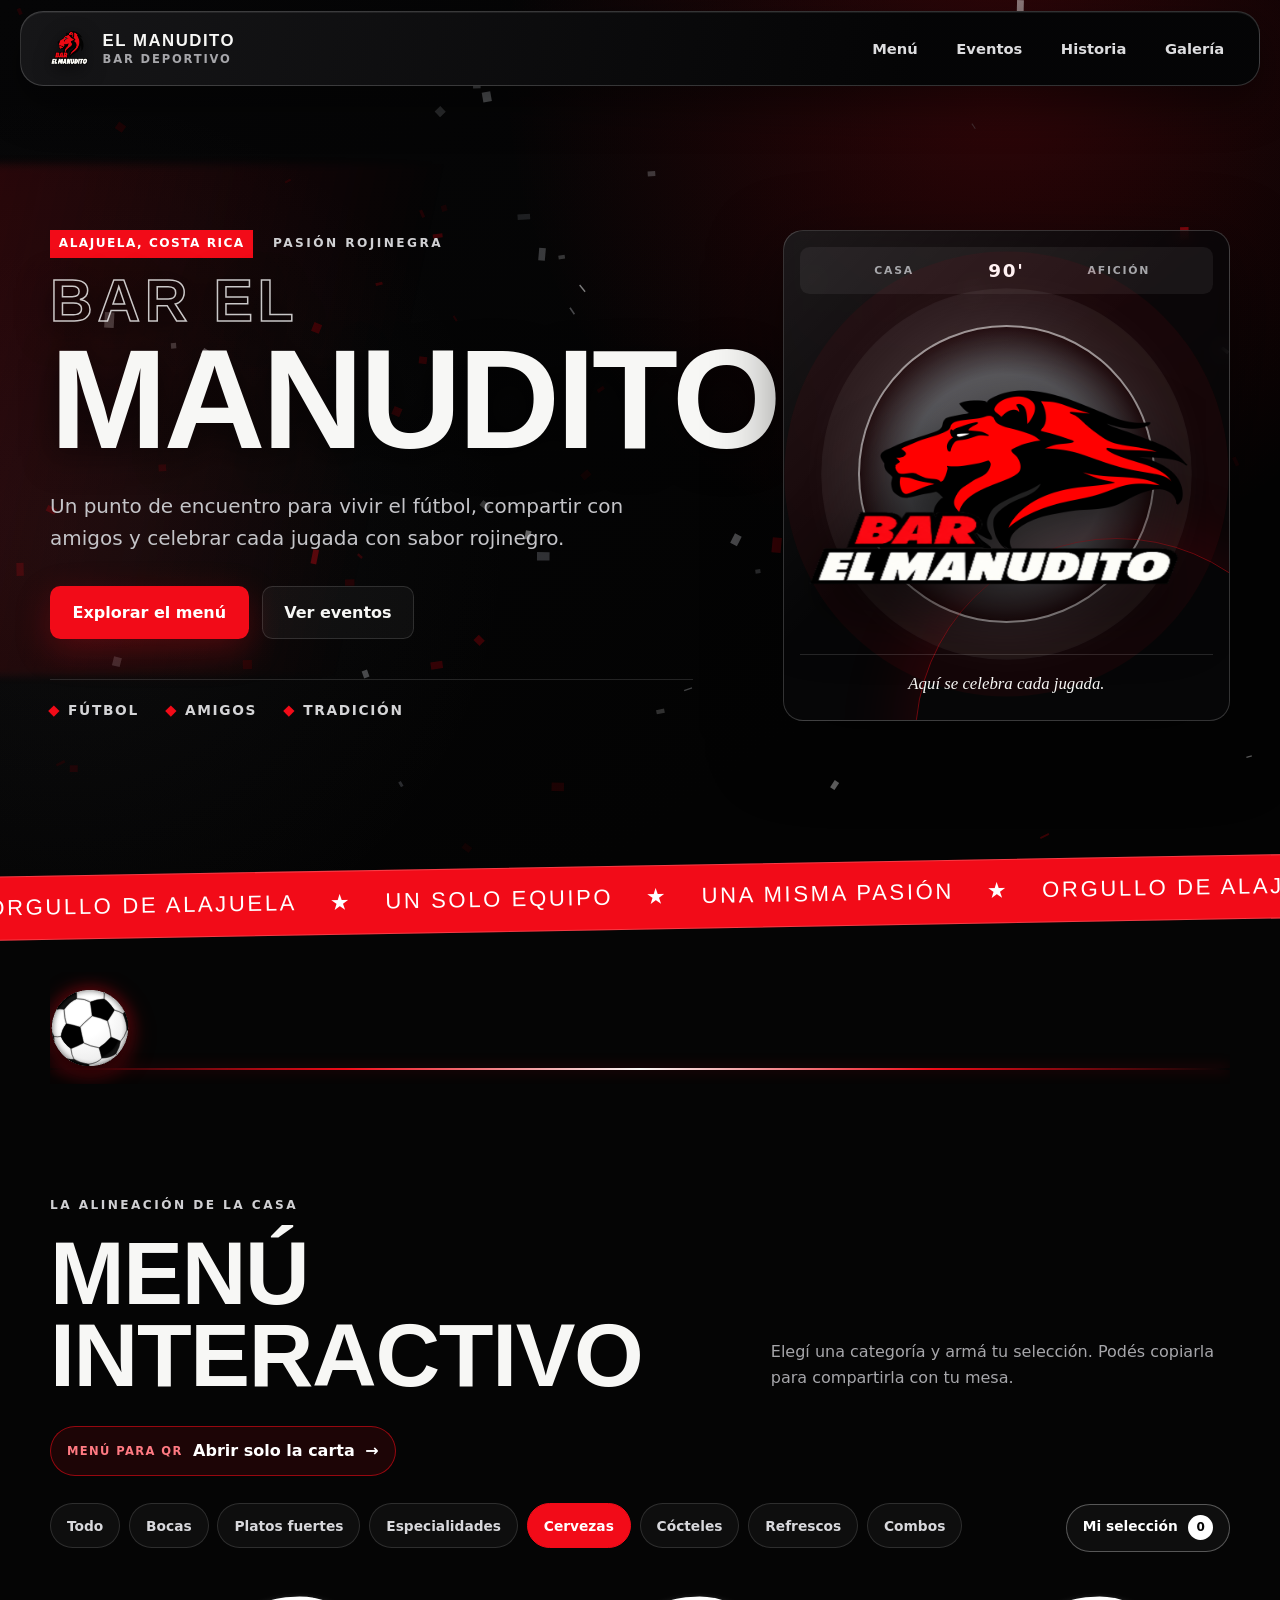
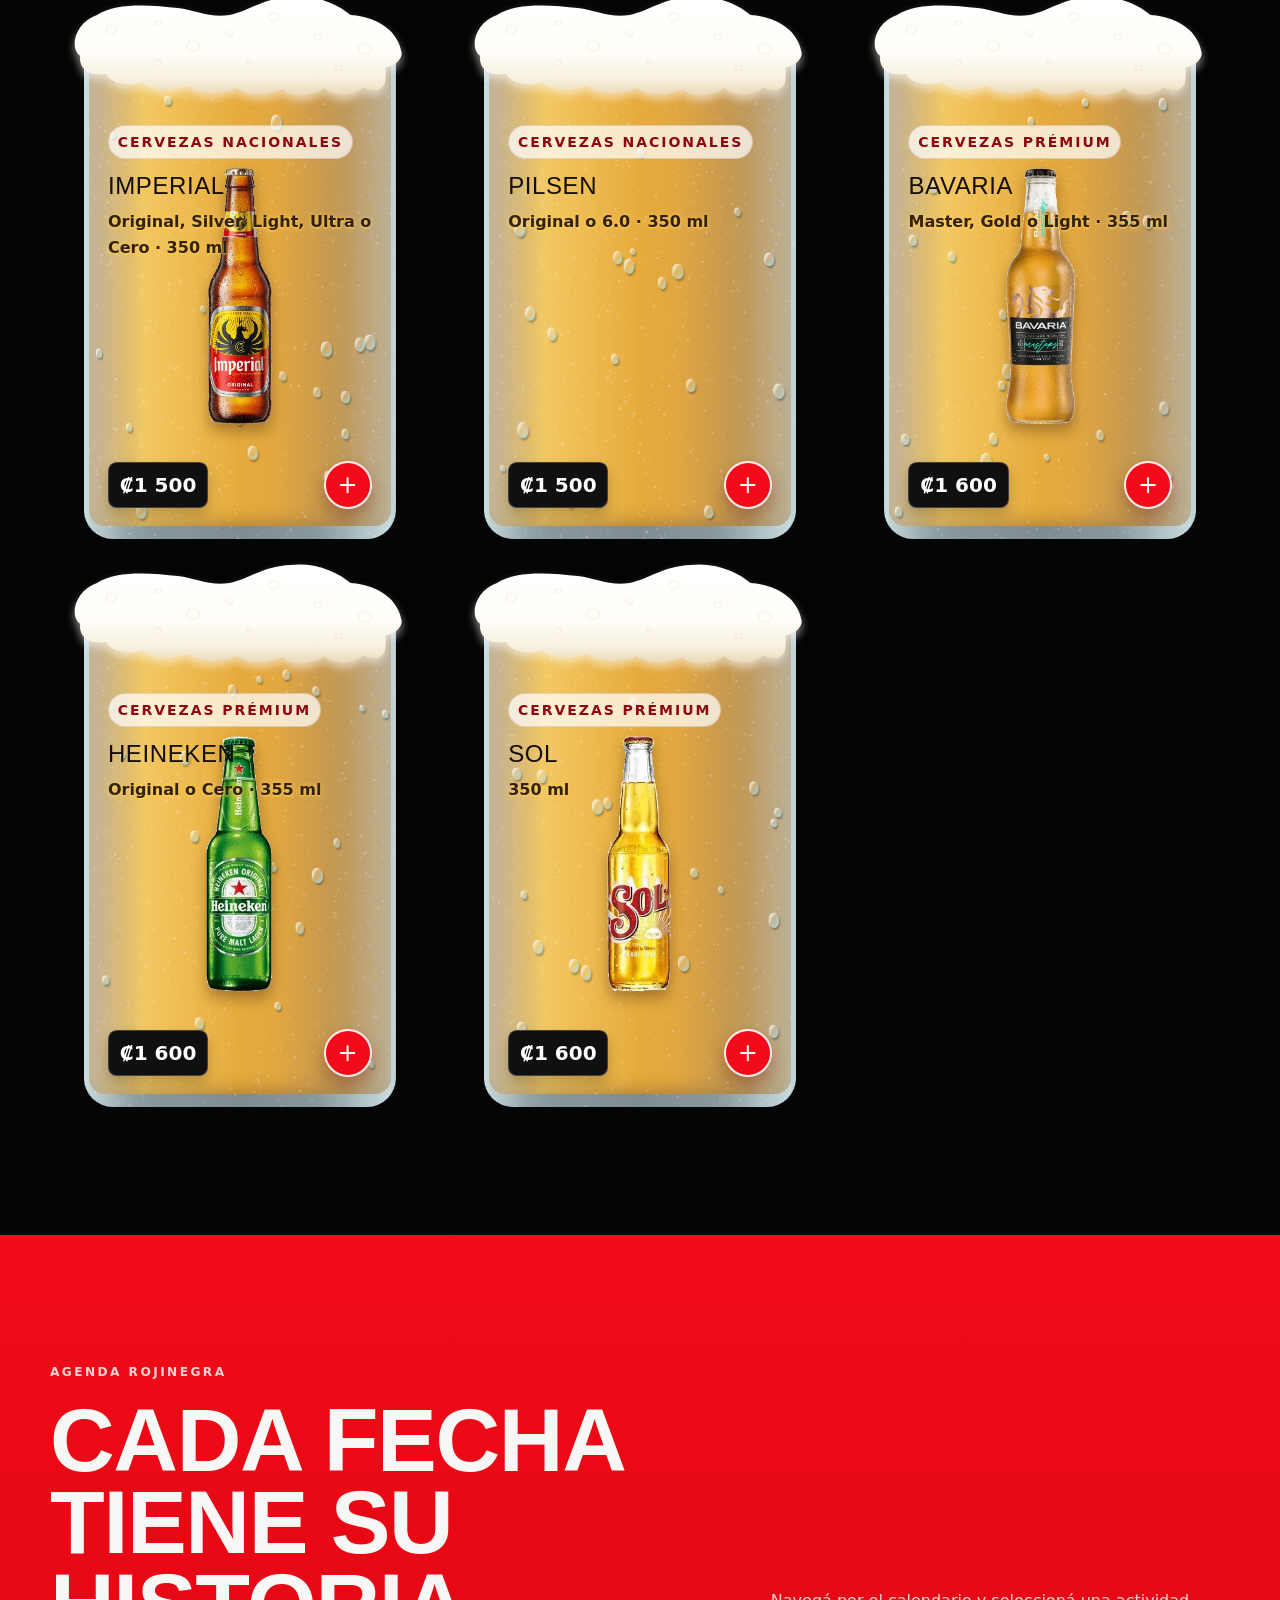
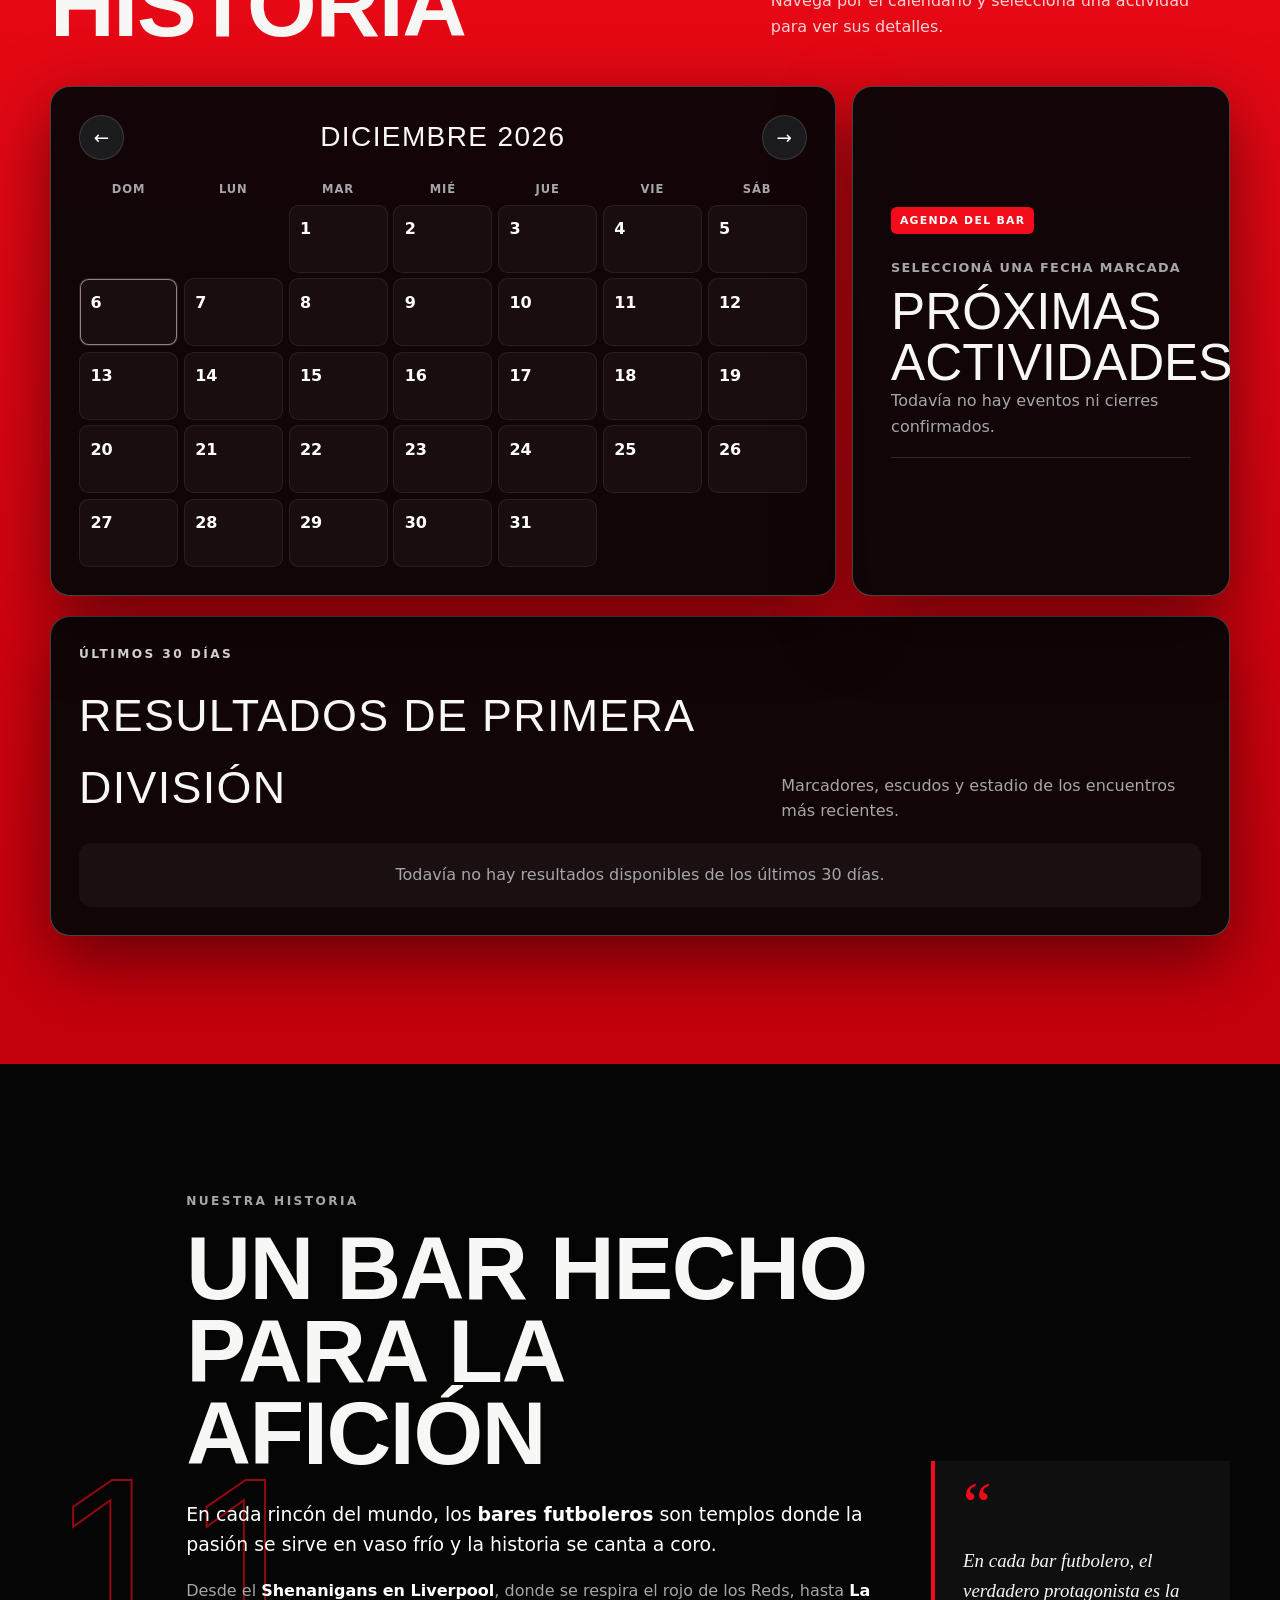
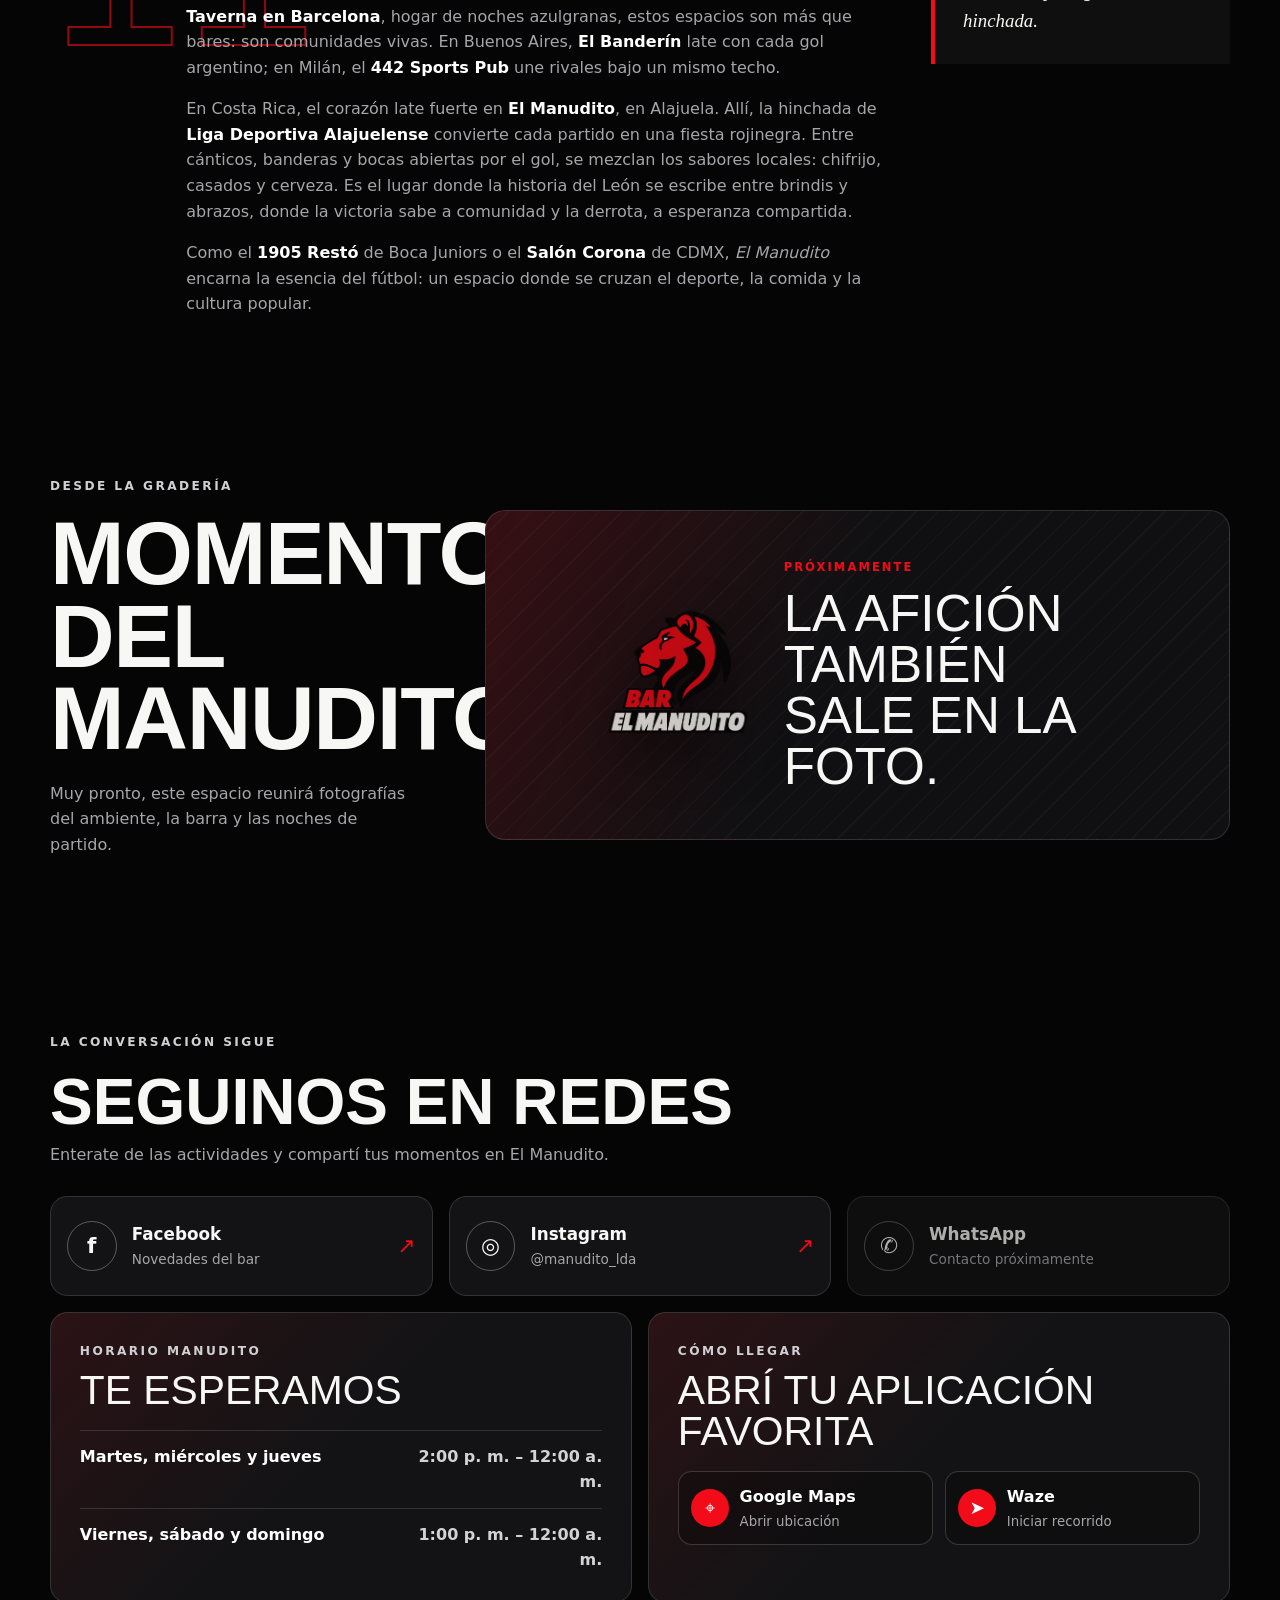
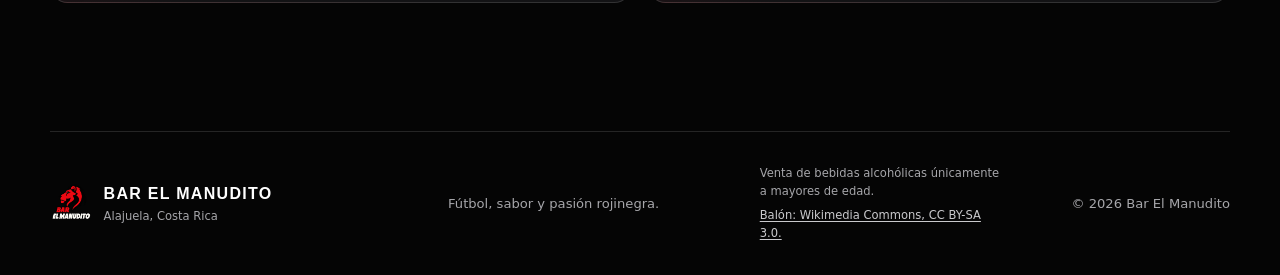
==== commit 0cebb554: "Add files via upload" ====
--- a/index.html
+++ b/index.html
@@ -123,11 +123,11 @@
 
           <div class="menu-toolbar">
             <div class="menu-tabs" role="group" aria-label="Filtrar el menú">
-              <button class="menu-tab is-active" type="button" data-category="todos">Todo</button>
+              <button class="menu-tab" type="button" data-category="todos">Todo</button>
               <button class="menu-tab" type="button" data-category="bocas">Bocas</button>
               <button class="menu-tab" type="button" data-category="fuertes">Platos fuertes</button>
               <button class="menu-tab" type="button" data-category="especialidades">Especialidades</button>
-              <button class="menu-tab" type="button" data-category="cervezas">Cervezas</button>
+              <button class="menu-tab is-active" type="button" data-category="cervezas">Cervezas</button>
               <button class="menu-tab" type="button" data-category="cocteles">Cócteles</button>
               <button class="menu-tab" type="button" data-category="sin-alcohol">Refrescos</button>
               <button class="menu-tab" type="button" data-category="combos">Combos</button>
@@ -178,6 +178,19 @@
                 <span>Calendario del Manudito</span>
               </div>
             </aside>
+          </div>
+
+          <div class="results-panel" aria-labelledby="results-title">
+            <div class="results-heading">
+              <div>
+                <p class="eyebrow">ÚLTIMOS 30 DÍAS</p>
+                <h3 id="results-title">Resultados de Primera División</h3>
+              </div>
+              <p>Marcadores, escudos y estadio de los encuentros más recientes.</p>
+            </div>
+            <div class="results-grid" id="results-grid" aria-live="polite">
+              <p class="results-message">Cargando resultados…</p>
+            </div>
           </div>
         </section>
 
--- a/styles.css
+++ b/styles.css
@@ -1388,6 +1388,142 @@
   font-weight: 800;
 }
 
+.results-panel {
+  margin-top: 1.25rem;
+  padding: clamp(1rem, 3vw, 1.75rem);
+  border: 1px solid rgba(255, 255, 255, 0.24);
+  border-radius: var(--radius);
+  background: rgba(6, 6, 7, 0.94);
+  box-shadow: var(--shadow);
+}
+
+.results-heading {
+  display: flex;
+  gap: 1.5rem;
+  align-items: end;
+  justify-content: space-between;
+  margin-bottom: 1.2rem;
+}
+
+.results-heading h3 {
+  margin: 0;
+  font-family: Impact, "Arial Narrow", sans-serif;
+  font-size: clamp(1.8rem, 4vw, 2.8rem);
+  font-weight: 400;
+  letter-spacing: 0.03em;
+  text-transform: uppercase;
+}
+
+.results-heading > p {
+  max-width: 32rem;
+  margin: 0;
+  color: var(--muted);
+}
+
+.results-grid {
+  display: grid;
+  grid-template-columns: repeat(3, minmax(0, 1fr));
+  gap: 0.8rem;
+}
+
+.results-message {
+  grid-column: 1 / -1;
+  margin: 0;
+  padding: 1.2rem;
+  border-radius: 0.8rem;
+  background: rgba(255, 255, 255, 0.045);
+  color: var(--muted);
+  text-align: center;
+}
+
+.result-card {
+  display: grid;
+  gap: 0.75rem;
+  padding: 1rem;
+  border: 1px solid rgba(255, 255, 255, 0.11);
+  border-radius: 1rem;
+  background: linear-gradient(145deg, #161619, #0c0c0e);
+}
+
+.result-card.is-home-result {
+  border-color: rgba(255, 255, 255, 0.72);
+  background: linear-gradient(145deg, rgba(242, 11, 24, 0.24), #0c0c0e 72%);
+}
+
+.result-date {
+  margin: 0;
+  color: var(--muted);
+  font-size: 0.72rem;
+  font-weight: 850;
+  letter-spacing: 0.08em;
+  text-transform: uppercase;
+}
+
+.result-scoreboard {
+  display: grid;
+  grid-template-columns: minmax(0, 1fr) auto minmax(0, 1fr);
+  gap: 0.45rem;
+  align-items: center;
+}
+
+.result-team {
+  display: grid;
+  grid-template-columns: 42px minmax(0, 1fr) auto;
+  gap: 0.45rem;
+  align-items: center;
+  min-width: 0;
+}
+
+.result-team .team-logo-frame {
+  width: 42px;
+  height: 42px;
+}
+
+.result-team > span {
+  overflow: hidden;
+  color: white;
+  font-size: 0.68rem;
+  font-weight: 800;
+  line-height: 1.1;
+  text-overflow: ellipsis;
+}
+
+.result-team > strong {
+  color: white;
+  font-family: Impact, "Arial Narrow", sans-serif;
+  font-size: 1.8rem;
+  font-weight: 400;
+}
+
+.result-separator {
+  color: var(--muted);
+  font-weight: 900;
+}
+
+.result-meta {
+  margin: 0;
+  color: var(--muted);
+  font-size: 0.68rem;
+  line-height: 1.35;
+}
+
+@media (max-width: 960px) {
+  .results-grid {
+    grid-template-columns: repeat(2, minmax(0, 1fr));
+  }
+}
+
+@media (max-width: 620px) {
+  .results-heading {
+    align-items: flex-start;
+    flex-direction: column;
+  }
+
+  .results-grid {
+    grid-template-columns: 1fr;
+  }
+}
+
 .story-section {
   position: relative;
   display: grid;
@@ -2595,14 +2731,14 @@
 
 
 /* ==========================================================
-   MOBILE MENU V5
-   Todas las categorías visibles y fijas al borde superior.
+   MOBILE MENU
+   Todas las categorías visibles y barra pegada al borde superior.
    ========================================================== */
 @media (max-width: 720px) {
   .menu-only-page .menu-toolbar {
     position: sticky;
     top: 0;
-    z-index: 19;
+    z-index: 24;
     display: block;
     margin: 0.75rem -0.15rem 0.9rem;
     padding: 0.45rem 0.15rem 0.5rem;
@@ -2626,9 +2762,9 @@
   .menu-only-page .menu-tab {
     width: 100%;
     min-height: 2.35rem;
-    padding: 0.45rem 0.3rem;
-    font-size: clamp(0.68rem, 2.8vw, 0.78rem);
-    line-height: 1.12;
+    padding: 0.42rem 0.3rem;
+    font-size: clamp(0.61rem, 2.6vw, 0.76rem);
+    line-height: 1.08;
     white-space: normal;
   }
 
@@ -2656,17 +2792,7 @@
 }
 
 @media (max-width: 520px) {
-  .menu-only-page .menu-toolbar {
-    top: 0;
-  }
-
   .menu-only-page .menu-tabs {
     gap: 0.35rem;
-    padding-inline: 0.15rem;
-  }
-
-  .menu-only-page .menu-tab {
-    padding-inline: 0.2rem;
-    font-size: clamp(0.64rem, 2.75vw, 0.74rem);
-  }
-}
+  }
+}
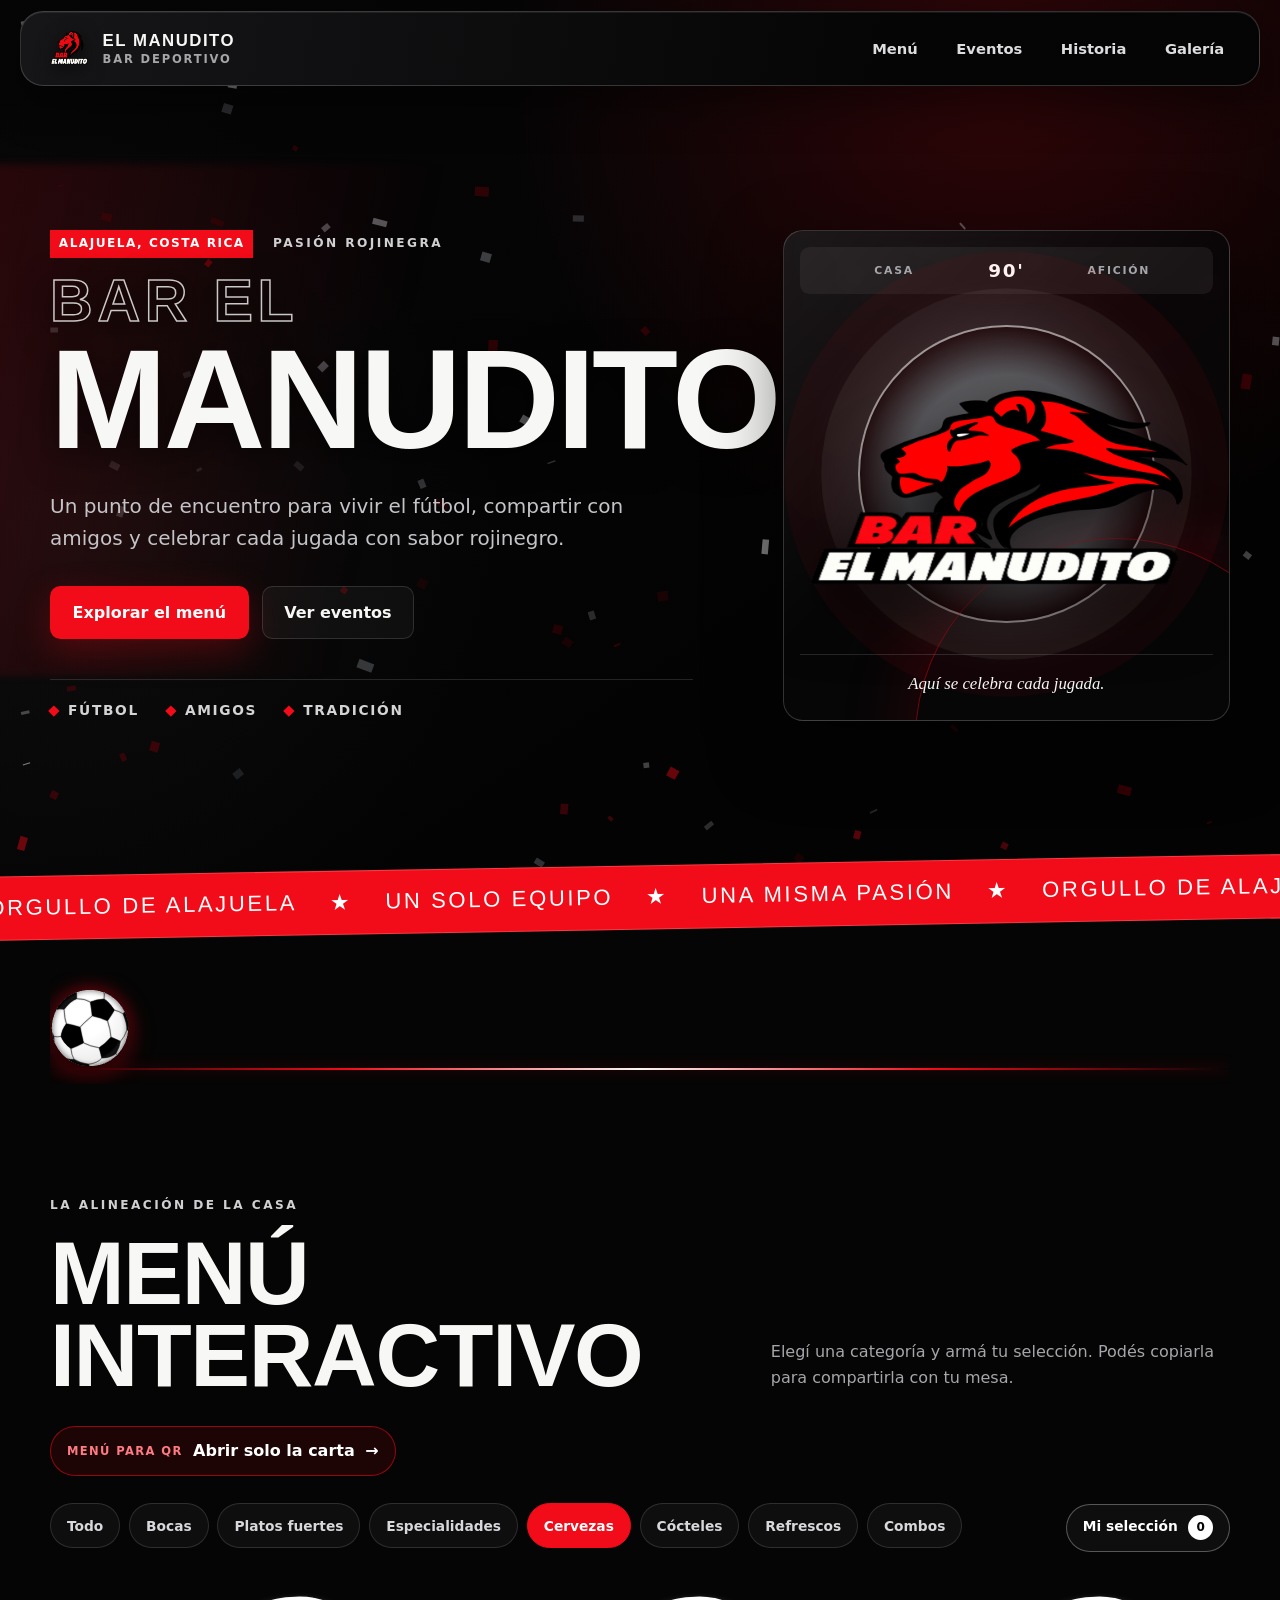
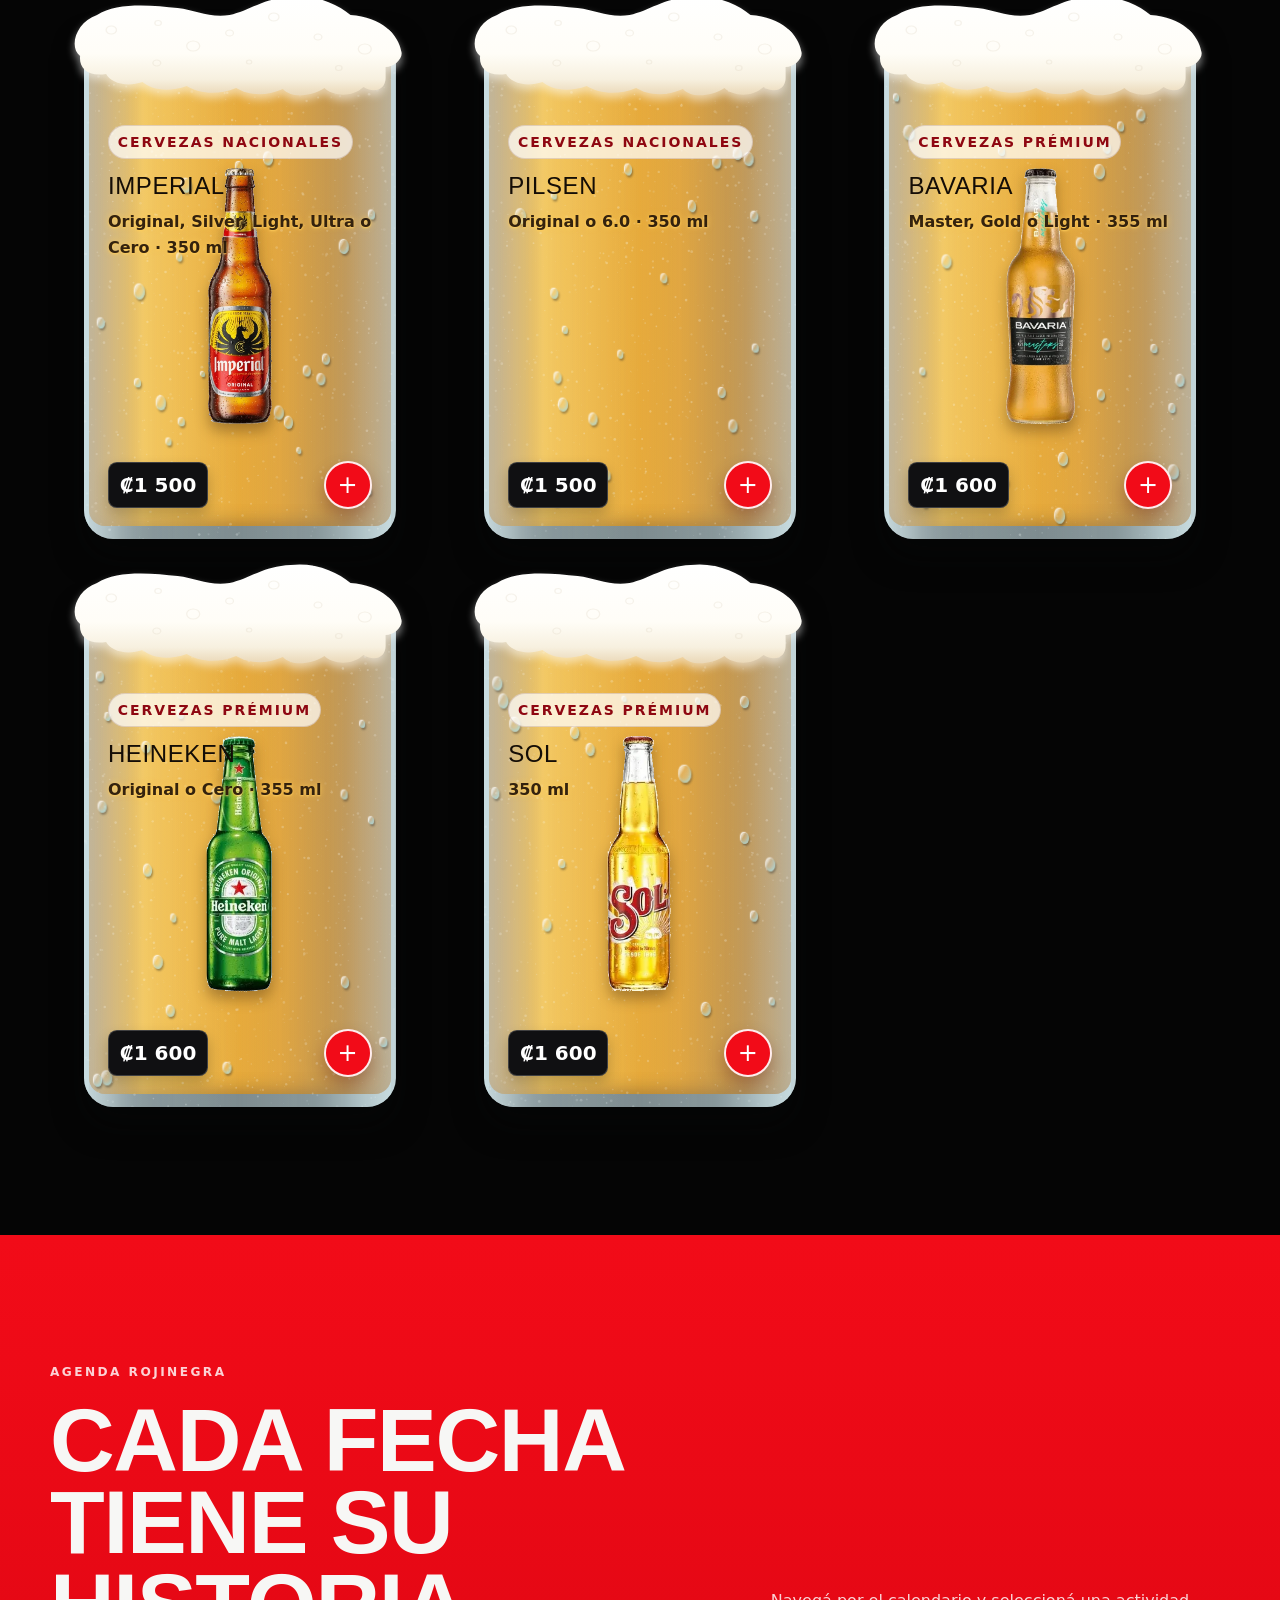
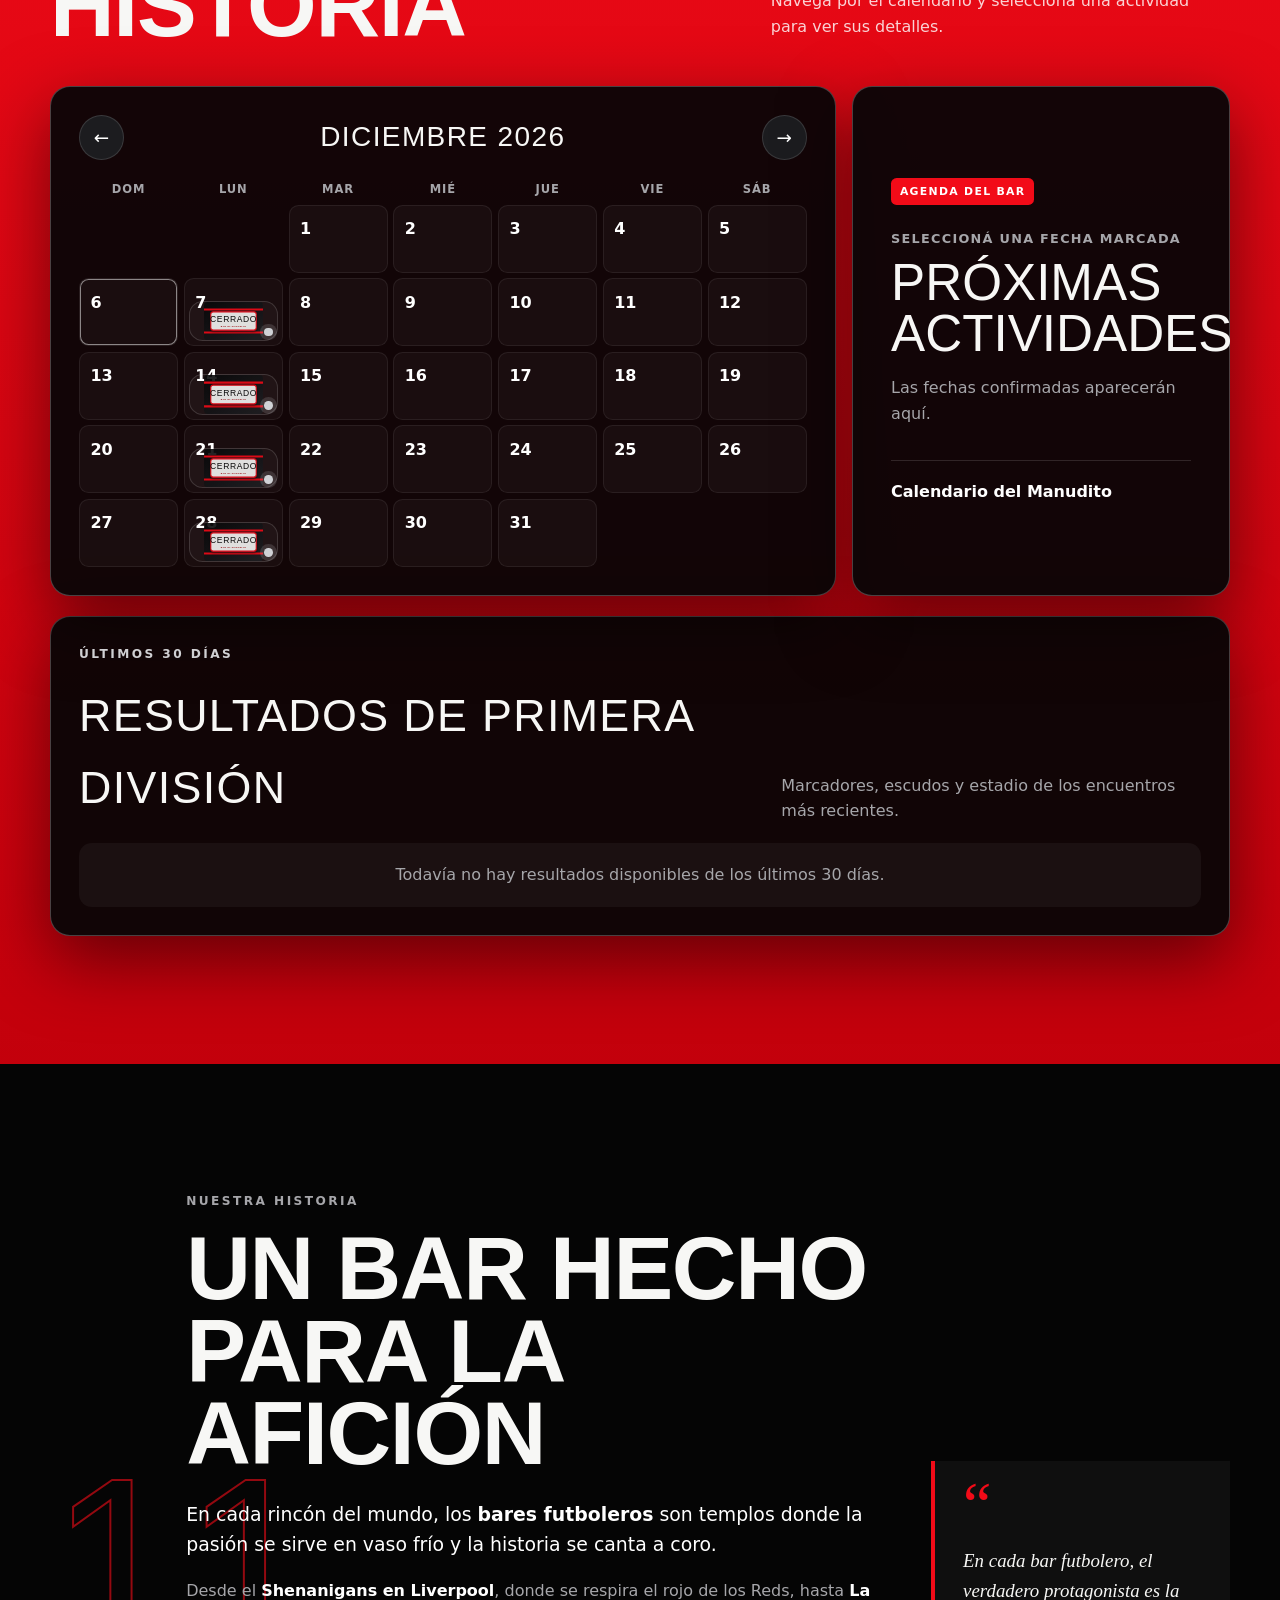
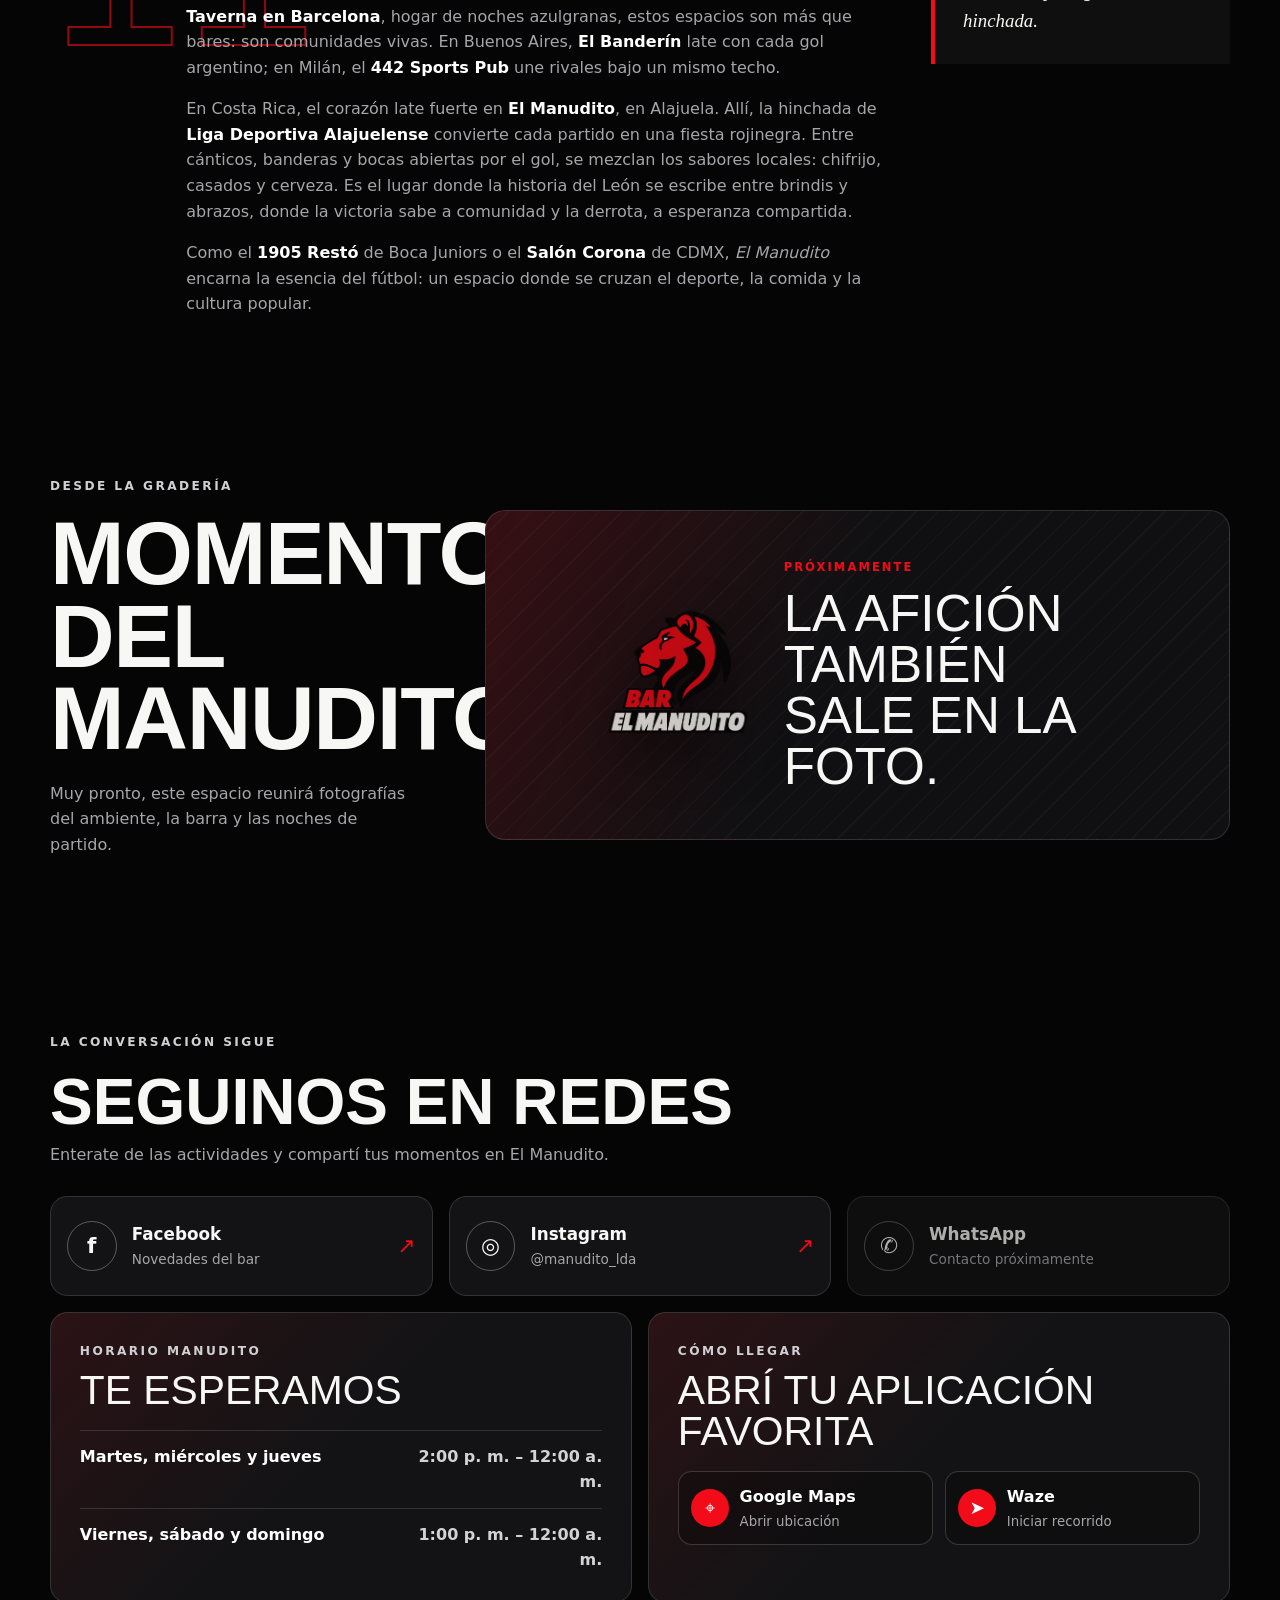
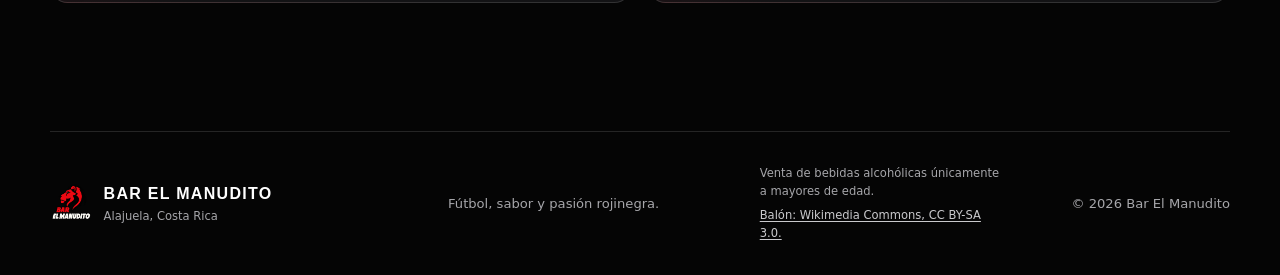
==== commit 90a898c9: "Agregar administrador y contenido editable para menu y eventos" ====
--- a/index.html
+++ b/index.html
@@ -11,7 +11,7 @@
     <title>Bar El Manudito | Pasión rojinegra</title>
     <link rel="icon" href="assets/icono.webp" type="image/png" />
     <link rel="stylesheet" href="styles.css" />
-    <script src="menu-photos.js" defer></script>
+    <script src="menu-data.js" defer></script>
     <script src="menu-glass.js" defer></script>
     <script src="app.js" defer></script>
   </head>
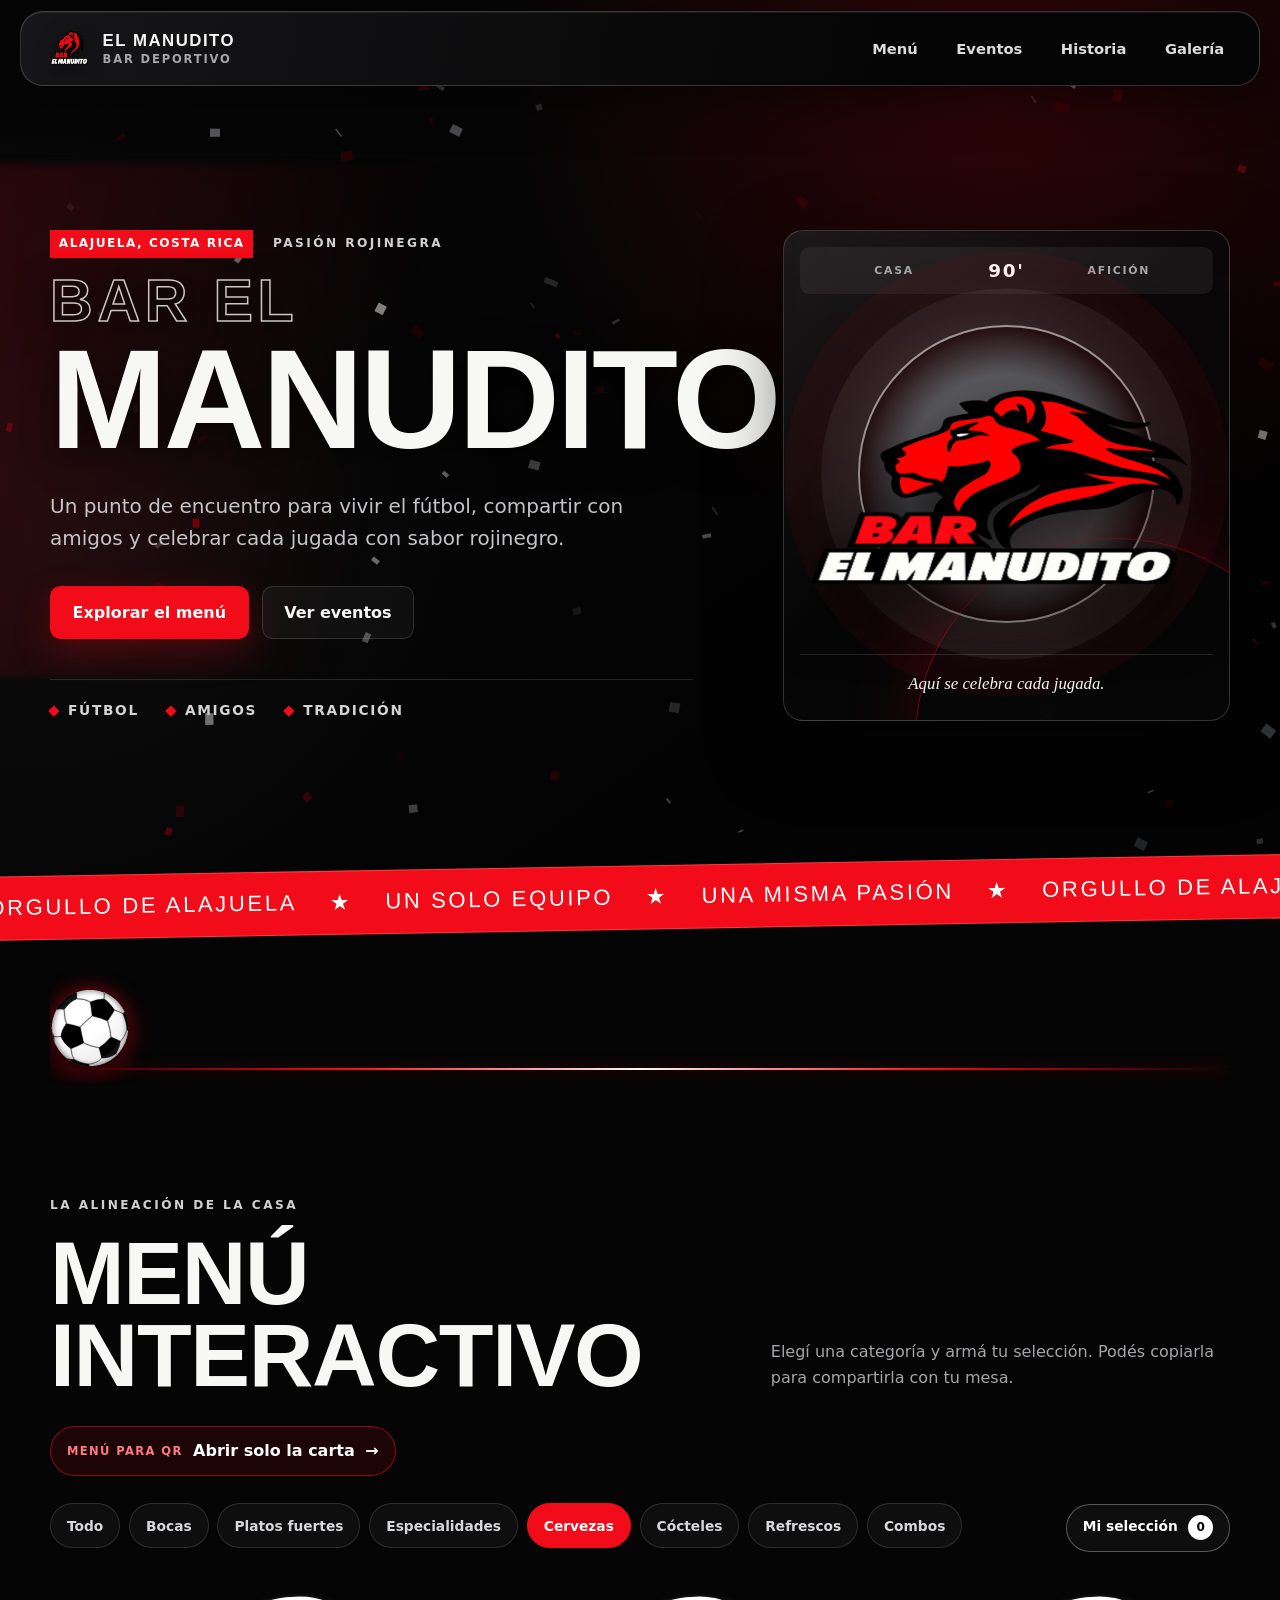
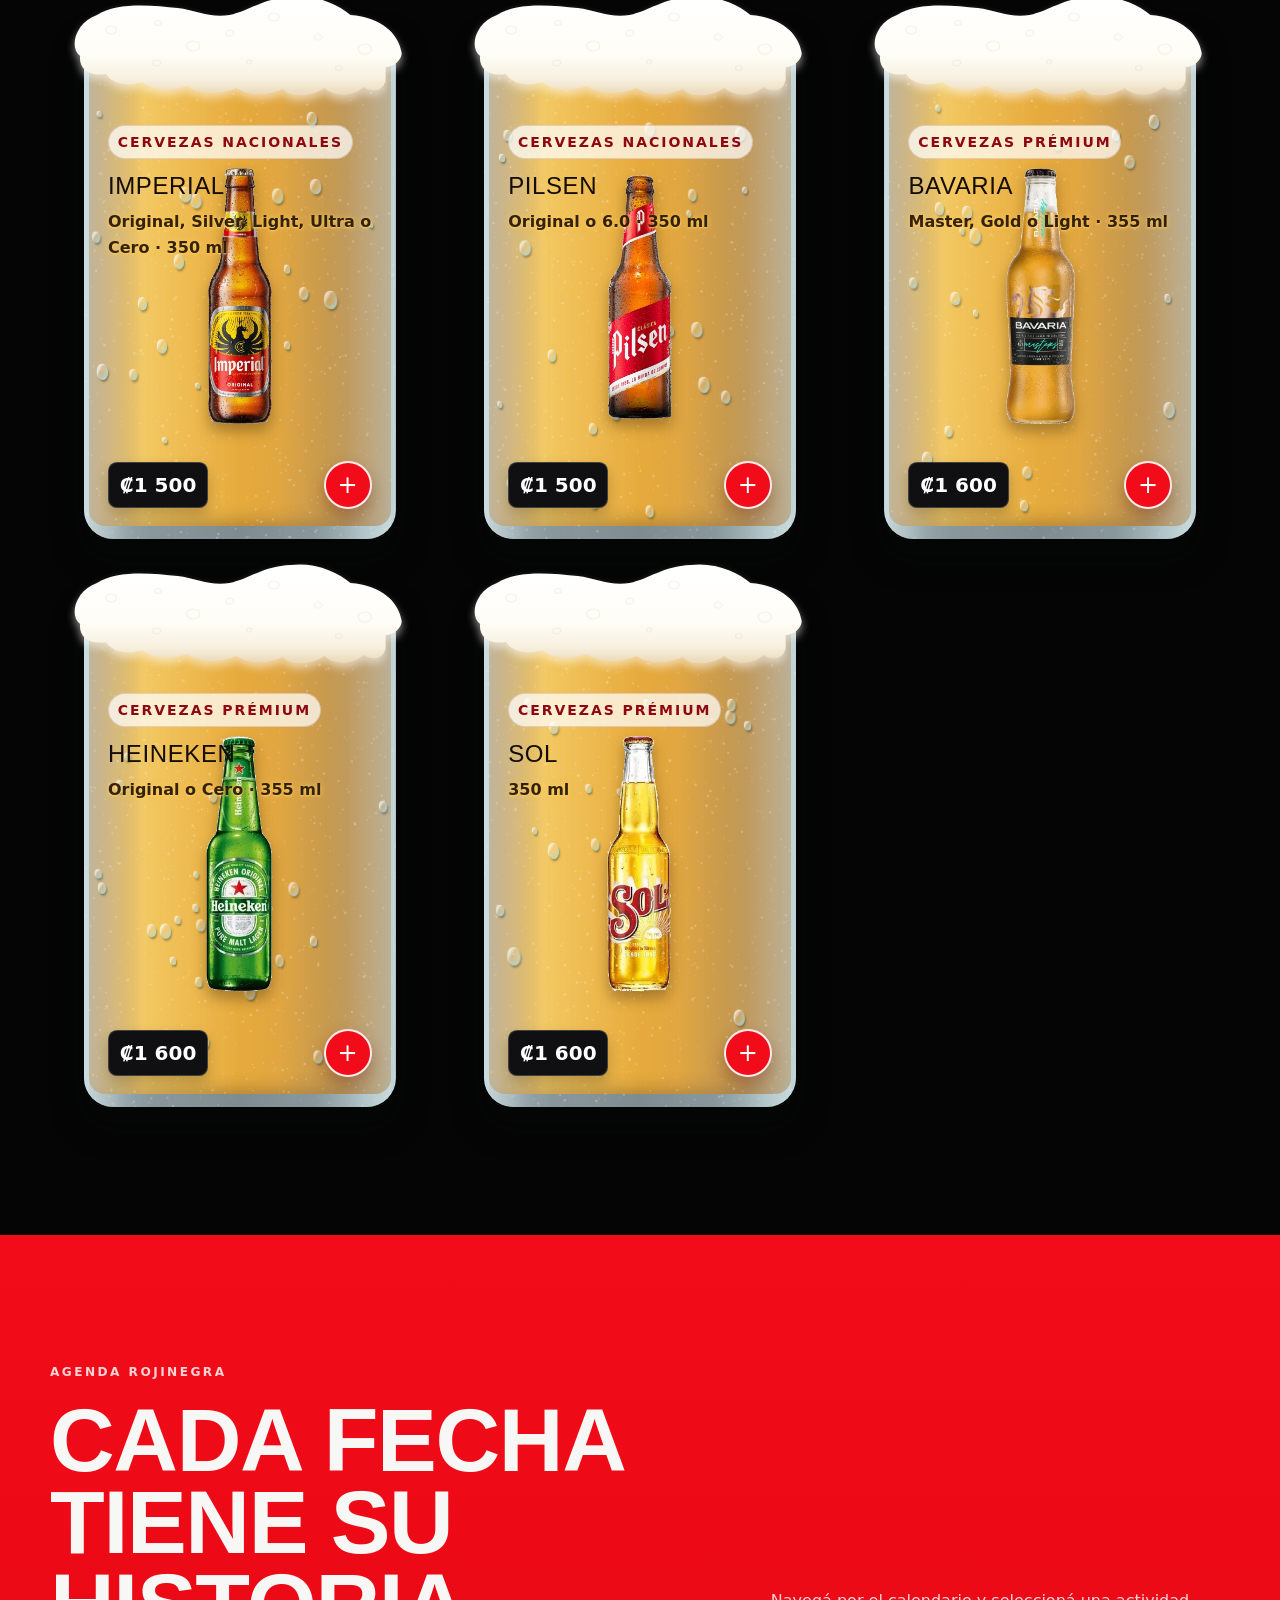
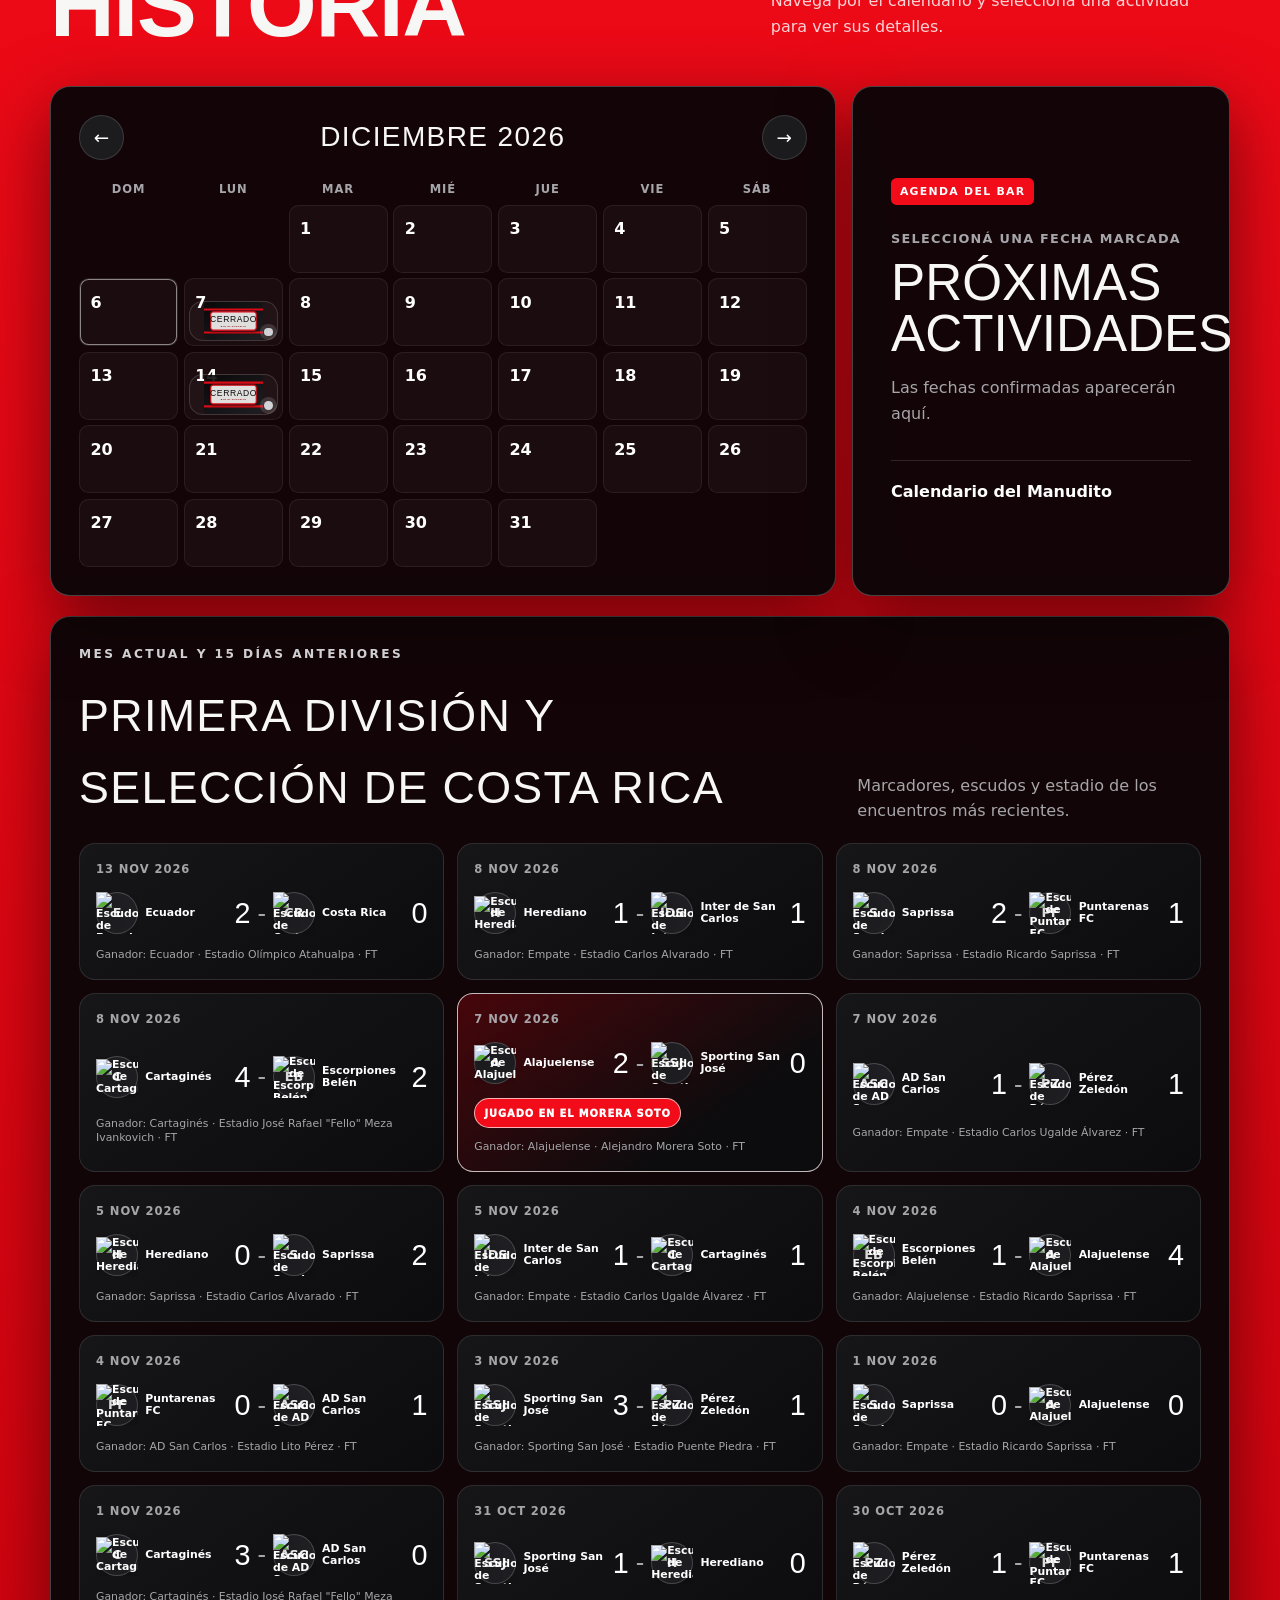
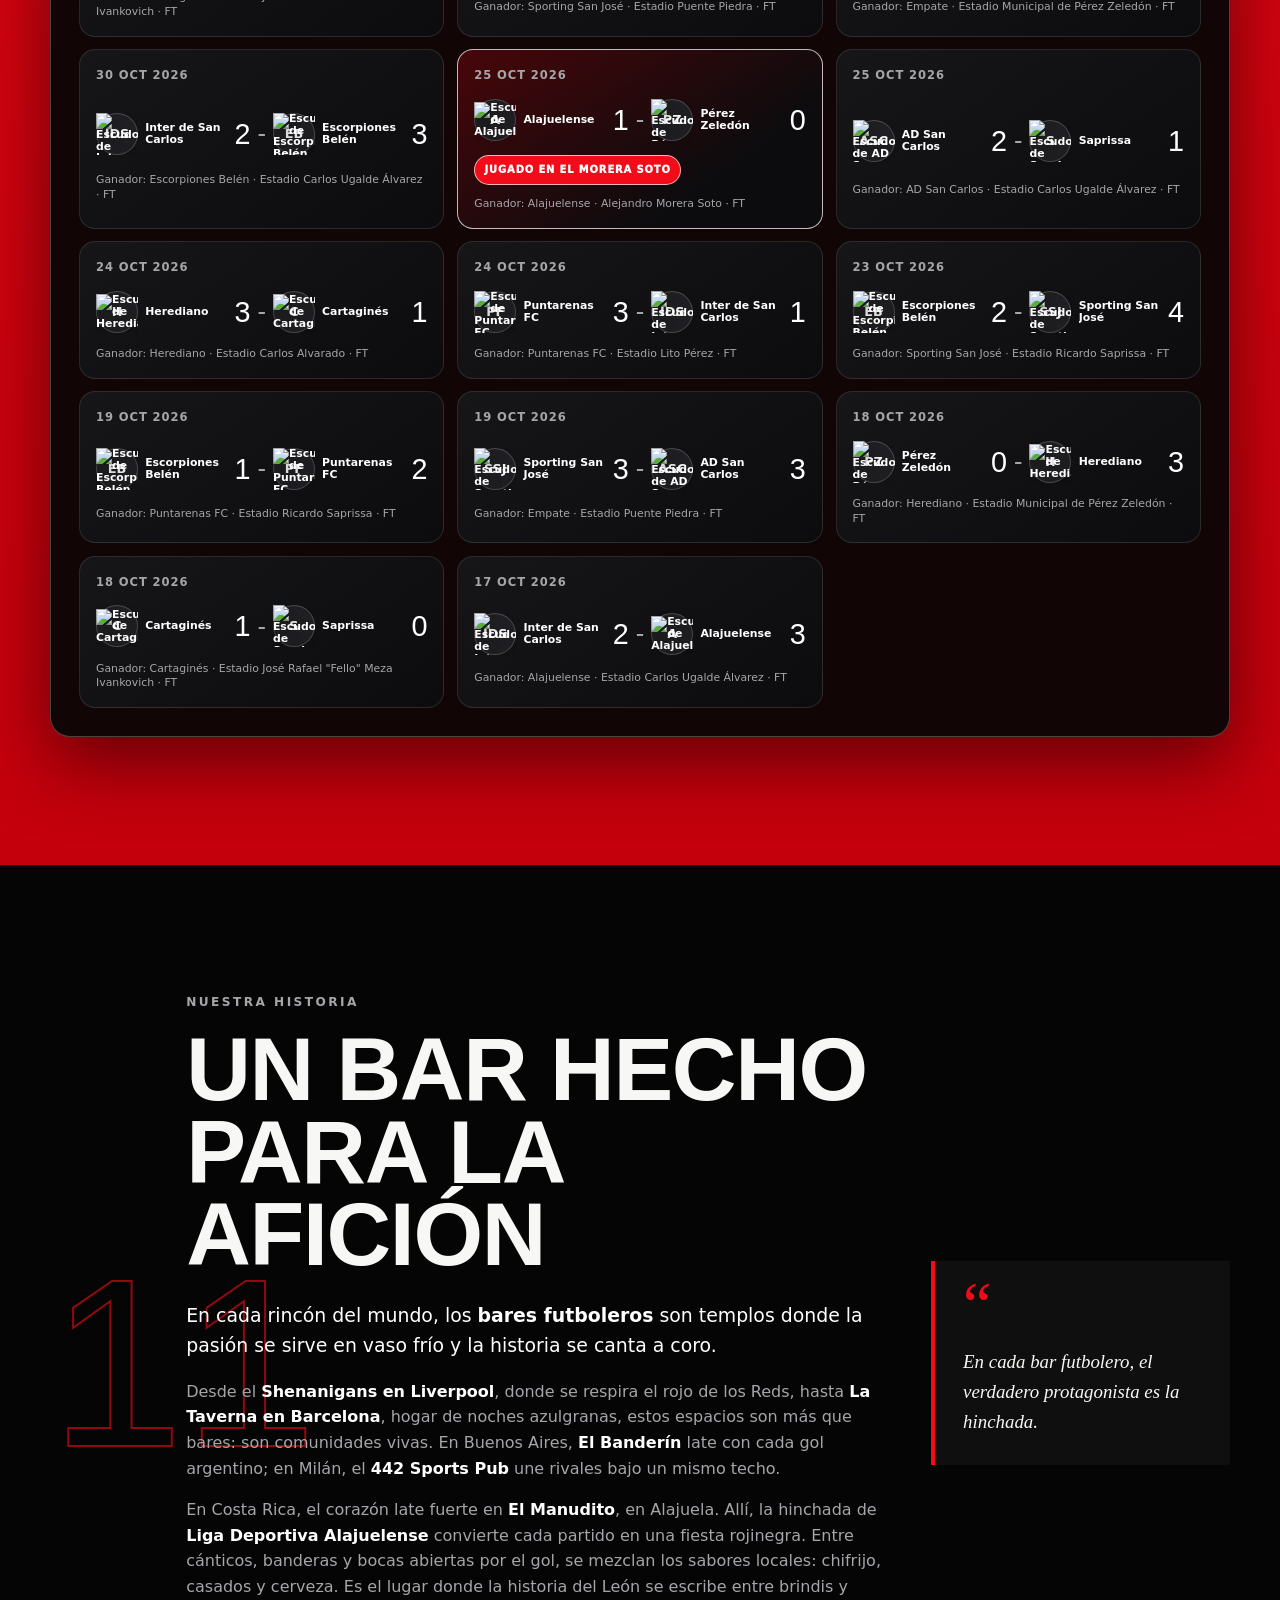
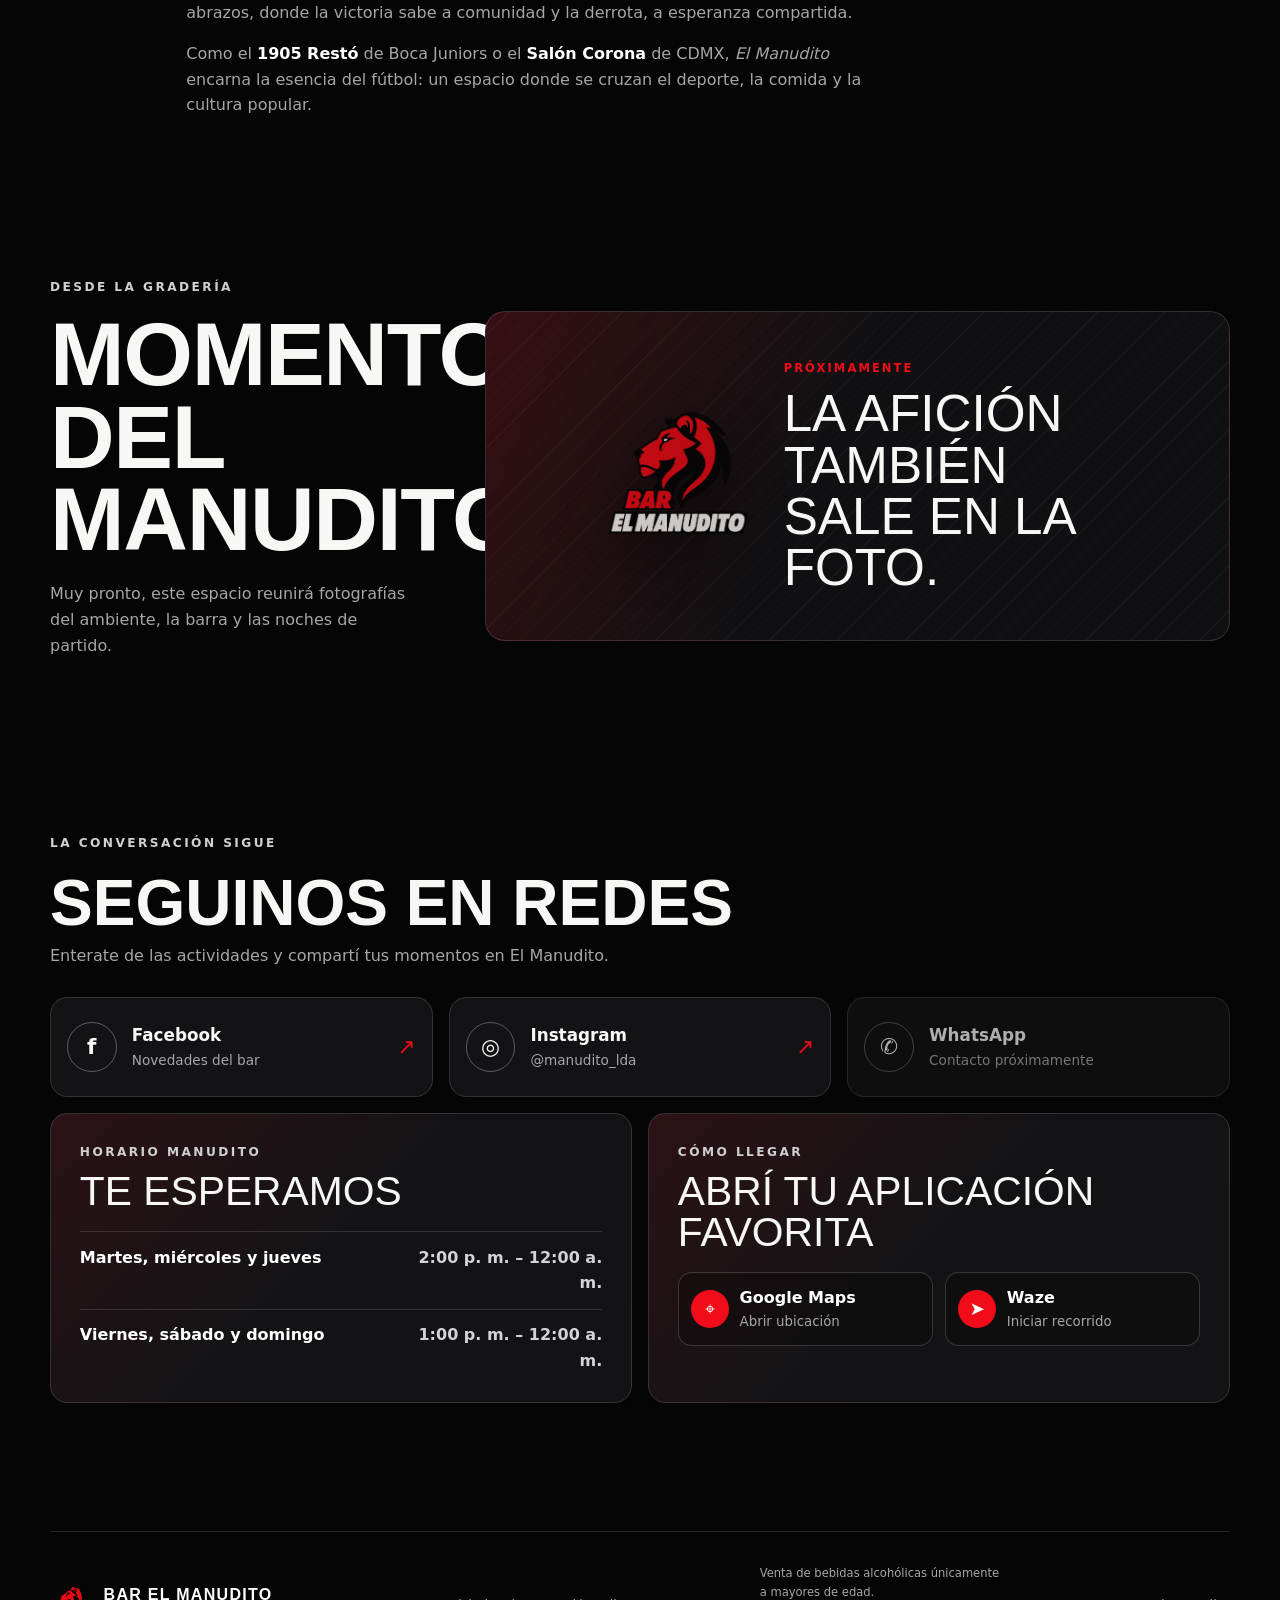
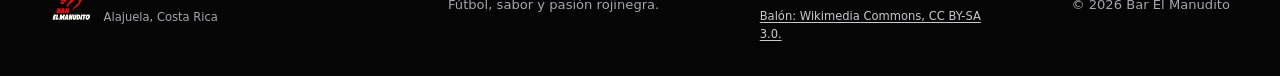
==== commit 0e832828: "Mostrar proximos eventos y conservar partidos del mes con la Seleccion" ====
--- a/index.html
+++ b/index.html
@@ -152,6 +152,17 @@
             </p>
           </div>
 
+          <section id="upcoming-events" class="upcoming-events" aria-label="Próximos eventos" aria-roledescription="carrusel" hidden>
+            <div class="upcoming-heading">
+              <h3>Se viene en El Manudito</h3>
+              <div class="upcoming-controls">
+                <button type="button" id="events-prev" aria-label="Evento anterior">←</button>
+                <button type="button" id="events-next" aria-label="Evento siguiente">→</button>
+              </div>
+            </div>
+            <div id="events-track" class="events-track" tabindex="0" aria-label="Carteles de próximos eventos"></div>
+          </section>
+
           <div class="calendar-layout">
             <div class="calendar-card">
               <div class="calendar-controls">
@@ -183,8 +194,8 @@
           <div class="results-panel" aria-labelledby="results-title">
             <div class="results-heading">
               <div>
-                <p class="eyebrow">ÚLTIMOS 30 DÍAS</p>
-                <h3 id="results-title">Resultados de Primera División</h3>
+                <p class="eyebrow">MES ACTUAL Y 15 DÍAS ANTERIORES</p>
+                <h3 id="results-title">Primera División y Selección de Costa Rica</h3>
               </div>
               <p>Marcadores, escudos y estadio de los encuentros más recientes.</p>
             </div>
--- a/styles.css
+++ b/styles.css
@@ -2796,3 +2796,18 @@
     gap: 0.35rem;
   }
 }
+/* Próximos eventos: desplazamiento táctil y controles manuales. */
+.upcoming-events[hidden] { display: none; }
+.upcoming-events { margin: 0 0 30px; }
+.upcoming-heading { display: flex; align-items: center; justify-content: space-between; gap: 16px; margin-bottom: 14px; }
+.upcoming-heading h3 { margin: 0; font-size: clamp(1.2rem, 3vw, 1.8rem); }
+.upcoming-controls { display: flex; gap: 8px; }
+.upcoming-controls button { background: #ac1631; color: white; border: 1px solid #e15065; border-radius: 50%; width: 44px; height: 44px; cursor: pointer; font-size: 1.3rem; }
+.events-track { display: flex; gap: 18px; overflow-x: auto; scroll-snap-type: x mandatory; overscroll-behavior-x: contain; padding-bottom: 12px; }
+.event-poster { position: relative; flex: 0 0 min(340px, 84%); min-height: 380px; scroll-snap-align: start; border: 1px solid #74303b; border-radius: 20px; overflow: hidden; background: linear-gradient(145deg, #961c32, #1a1115); color: white; text-align: left; cursor: pointer; }
+.event-poster > img { width: 100%; height: 310px; display: block; object-fit: contain; background: #100d0e; }
+.event-poster-copy { display: grid; gap: 8px; padding: 20px; }
+.event-poster-copy > span { color: #ffc7cd; font-size: .9rem; }
+.event-poster-copy strong { font-size: 1.3rem; line-height: 1.25; }
+.event-poster:focus-visible, .upcoming-controls button:focus-visible { outline: 3px solid #ffd777; outline-offset: 3px; }
+@media (prefers-reduced-motion: reduce) { .events-track { scroll-behavior: auto; } }
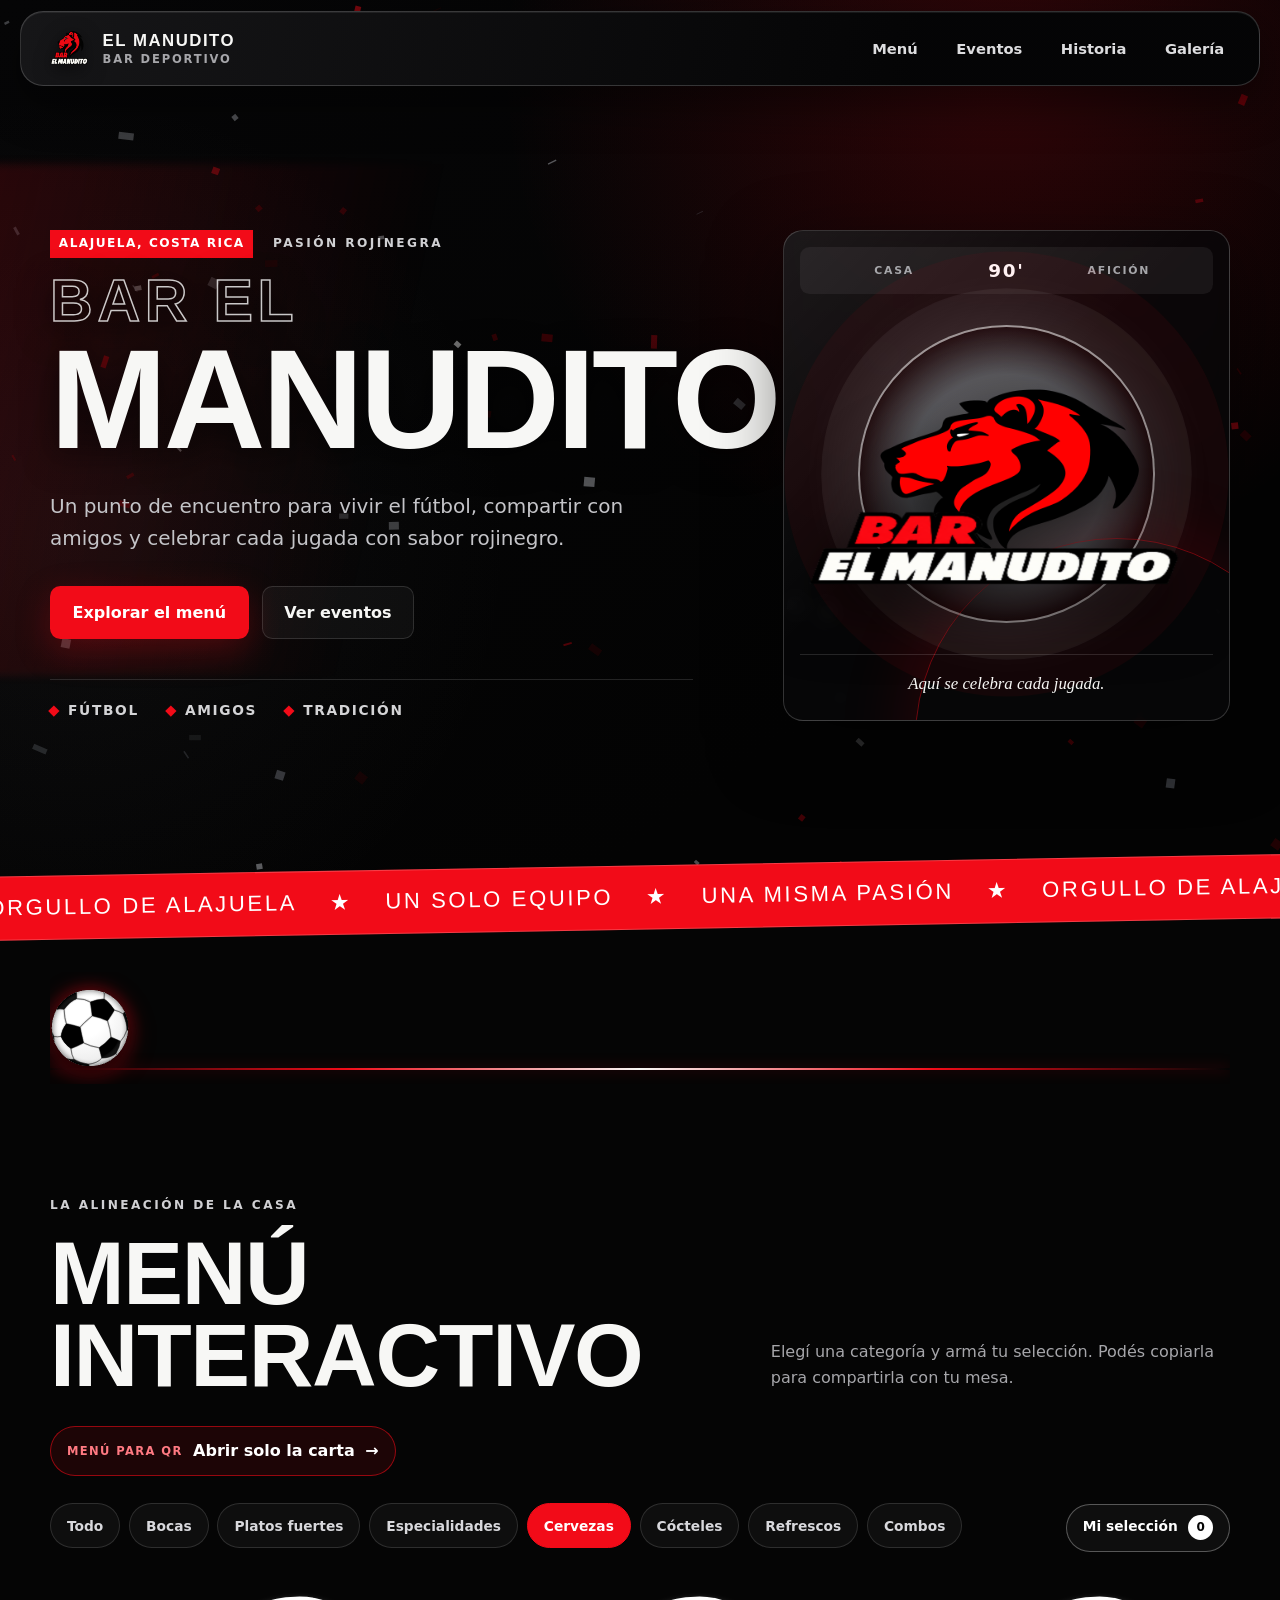
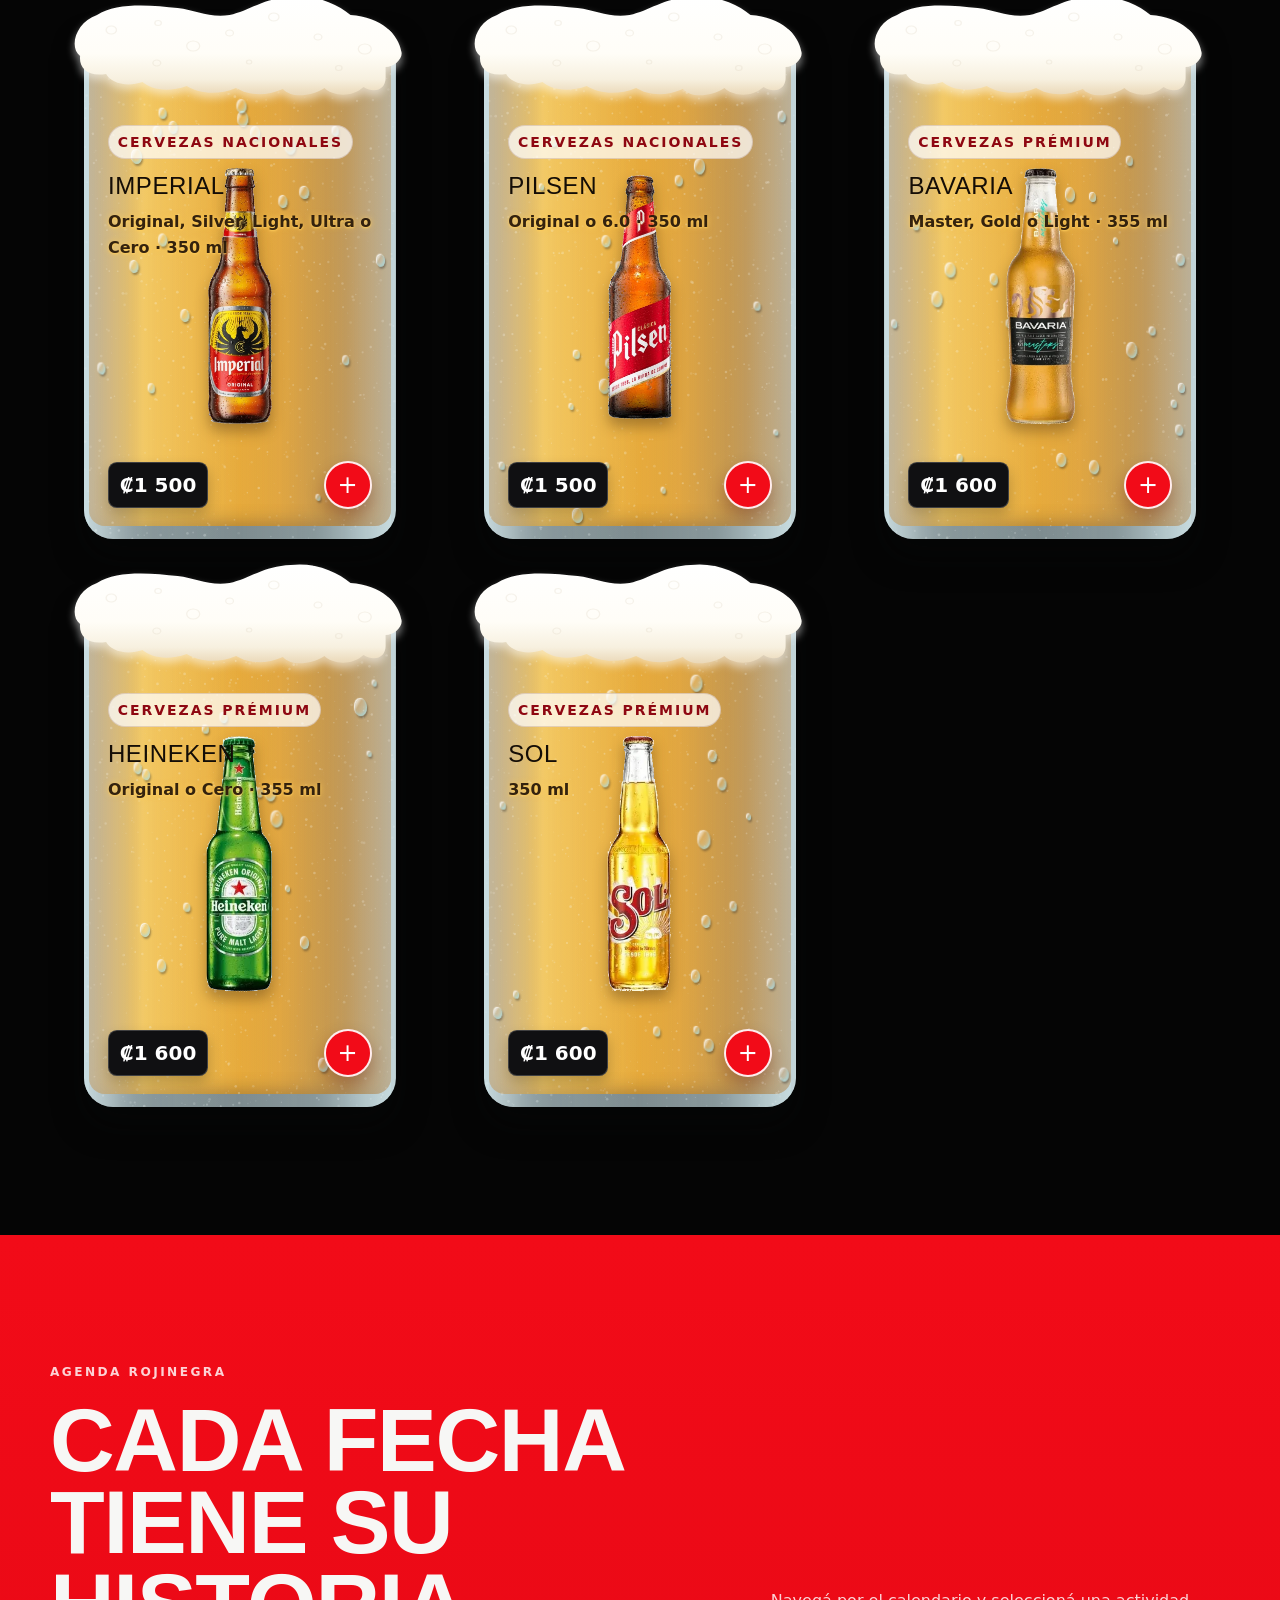
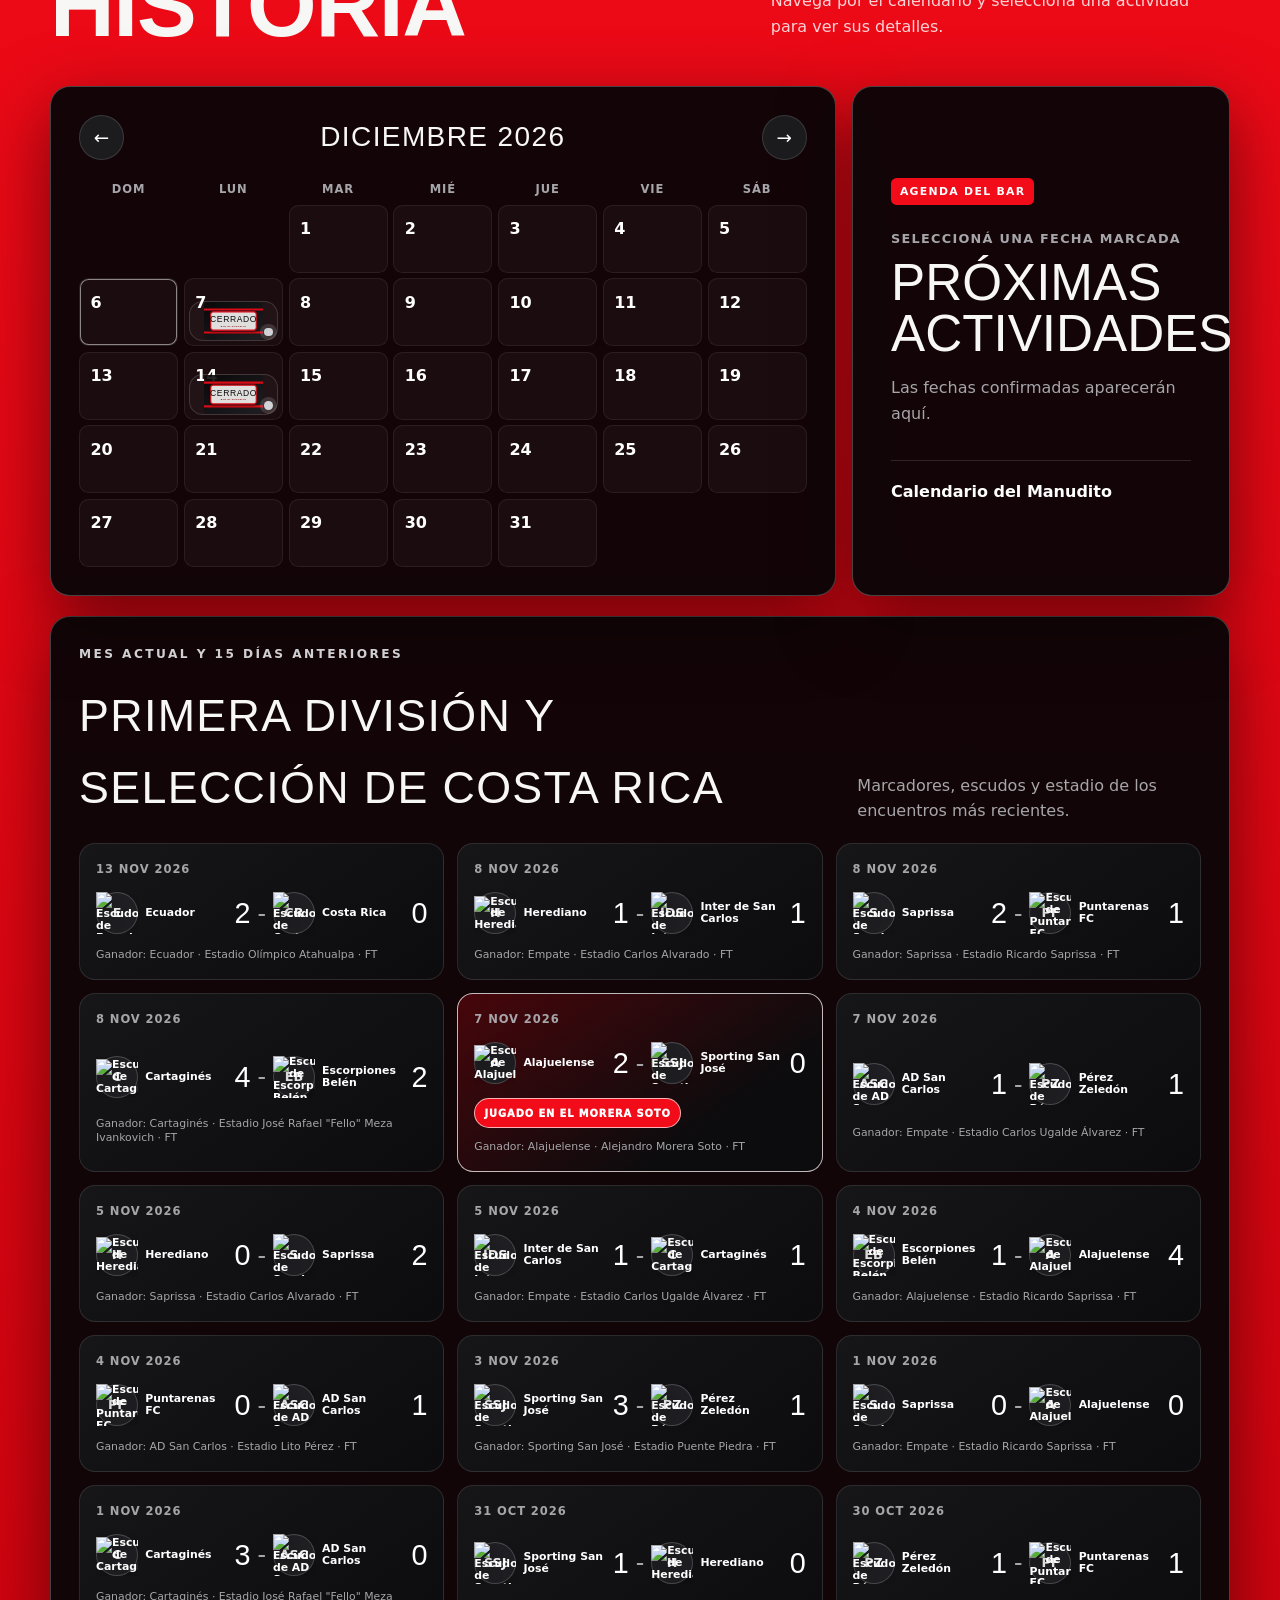
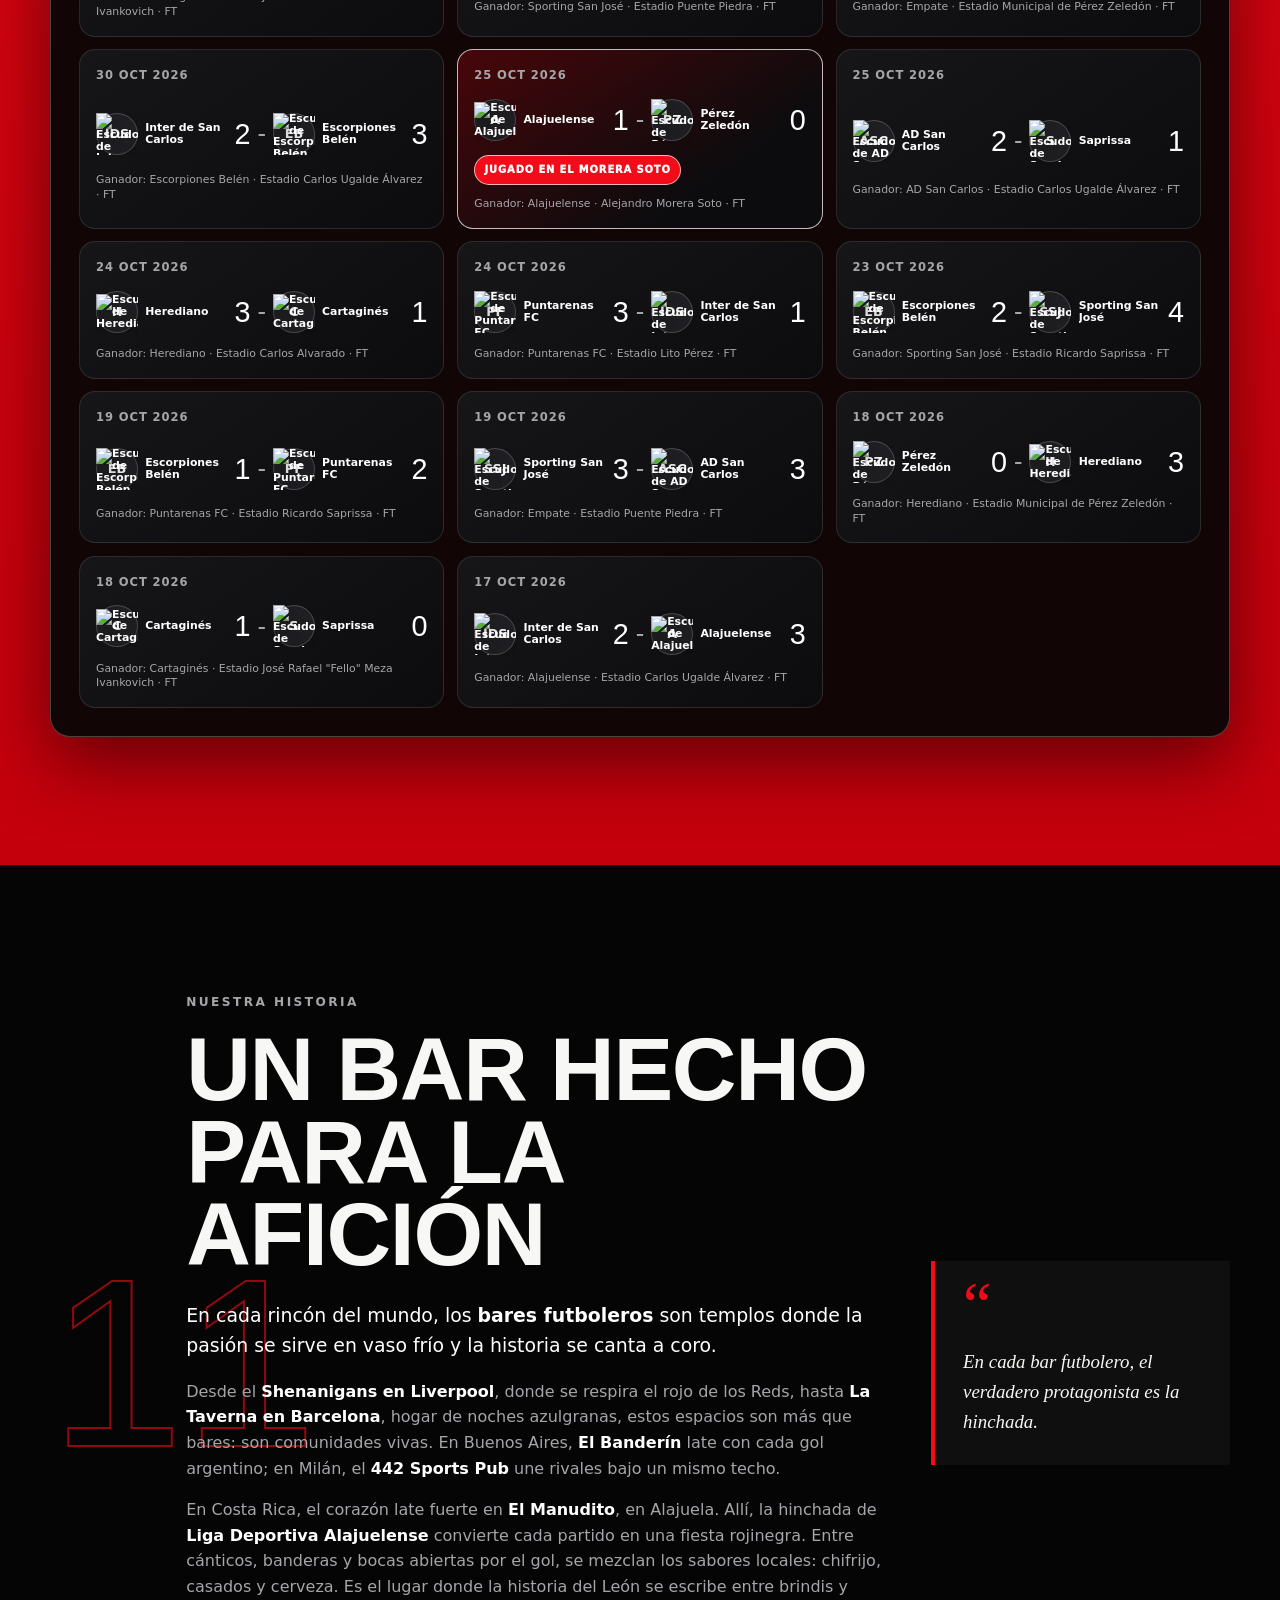
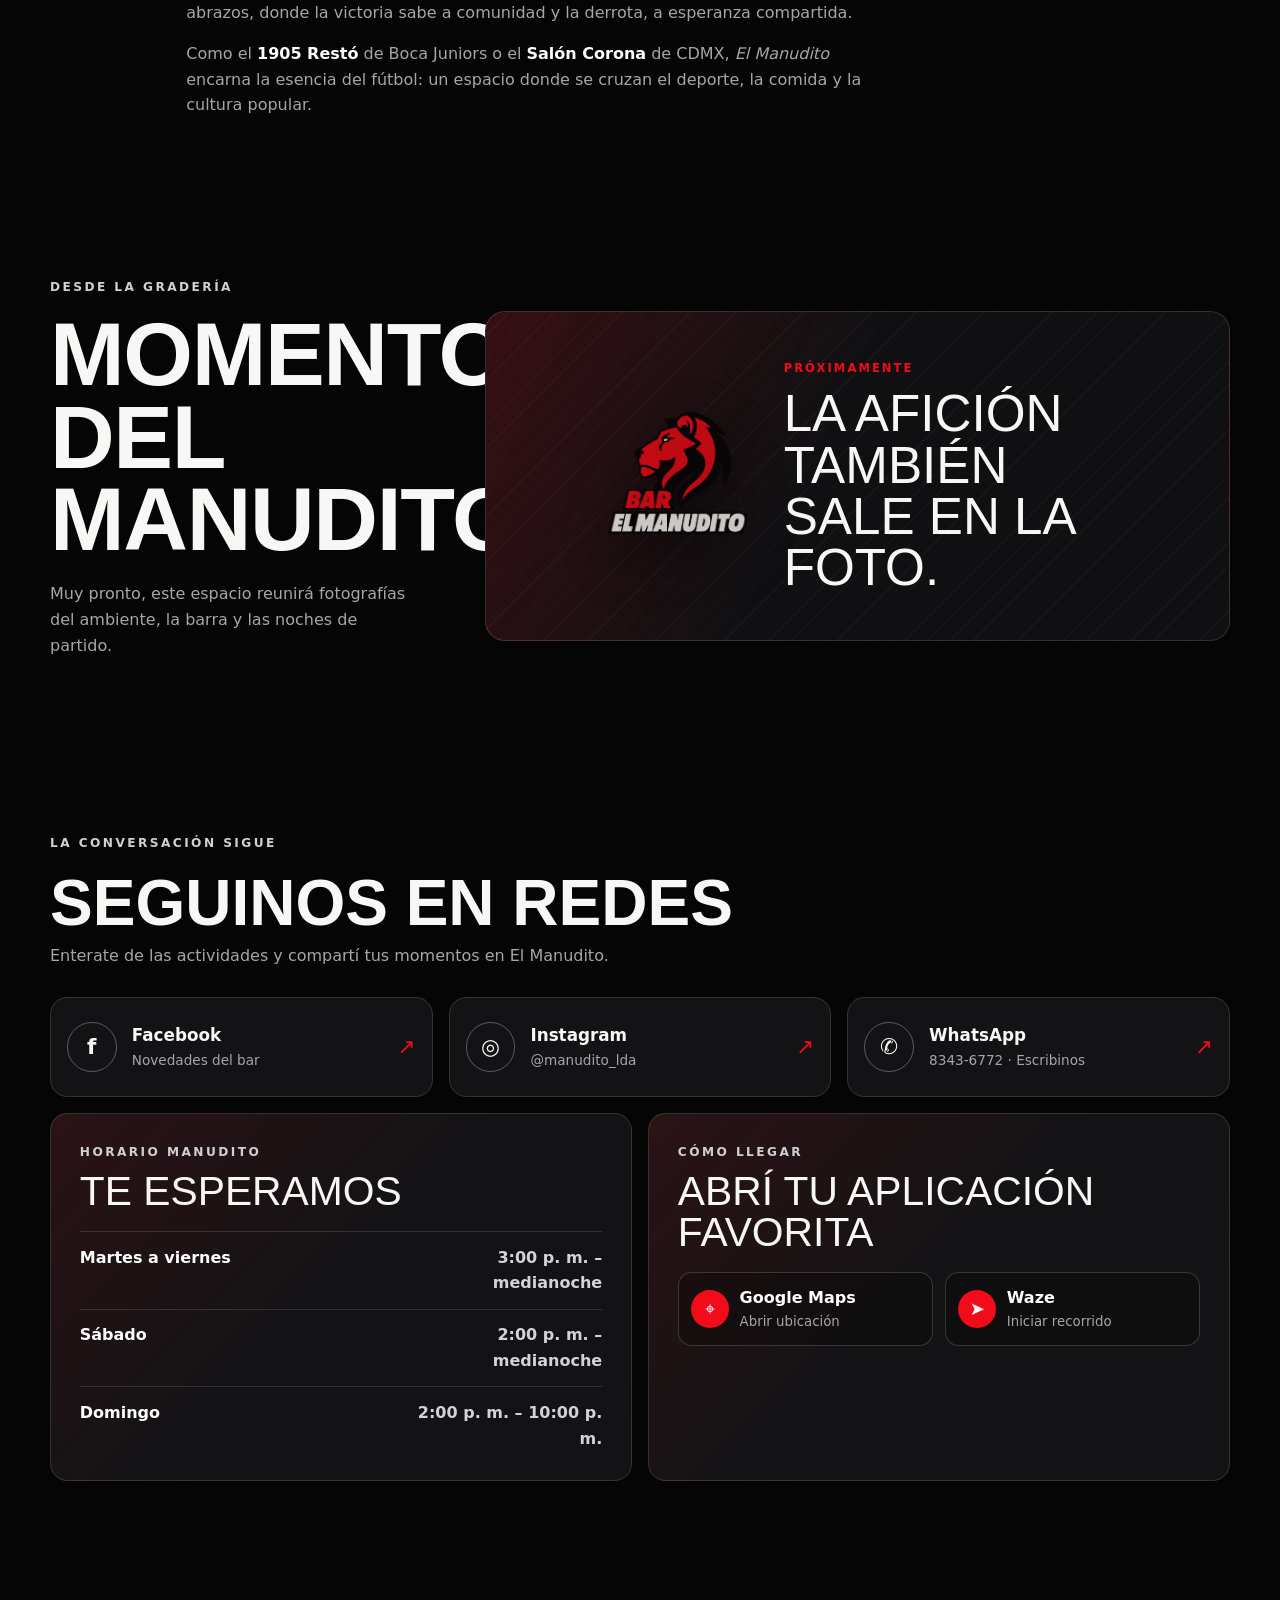
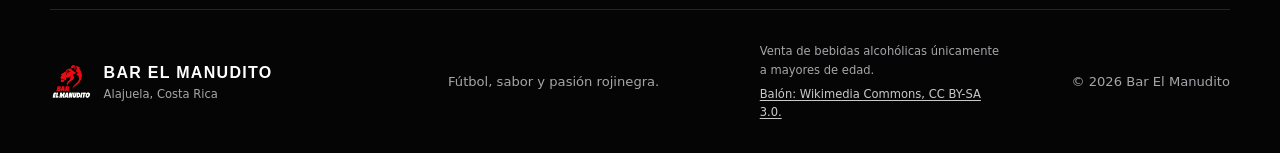
==== commit 2980543b: "Actualizar WhatsApp y horarios del bar en portada y menu" ====
--- a/index.html
+++ b/index.html
@@ -274,11 +274,11 @@
               <span class="social-label"><strong>Instagram</strong><small>@manudito_lda</small></span>
               <span class="social-arrow" aria-hidden="true">↗</span>
             </a>
-            <!-- Reemplazar este bloque por un enlace wa.me cuando se confirme el número oficial. -->
-            <div class="social-link social-link-pending" aria-label="WhatsApp del bar, número pendiente">
+            <a class="social-link" href="https://wa.me/50683436772" target="_blank" rel="noopener noreferrer" aria-label="Escribir por WhatsApp a Bar El Manudito al 8343-6772">
               <span class="social-icon" aria-hidden="true">✆</span>
-              <span class="social-label"><strong>WhatsApp</strong><small>Contacto próximamente</small></span>
-            </div>
+              <span class="social-label"><strong>WhatsApp</strong><small>8343-6772 · Escribinos</small></span>
+              <span class="social-arrow" aria-hidden="true">↗</span>
+            </a>
           </div>
 
           <div class="visit-grid">
@@ -286,8 +286,9 @@
               <p class="eyebrow">HORARIO MANUDITO</p>
               <h3>Te esperamos</h3>
               <dl class="hours-list">
-                <div><dt>Martes, miércoles y jueves</dt><dd>2:00 p. m. – 12:00 a. m.</dd></div>
-                <div><dt>Viernes, sábado y domingo</dt><dd>1:00 p. m. – 12:00 a. m.</dd></div>
+                <div><dt>Martes a viernes</dt><dd>3:00 p. m. – medianoche</dd></div>
+                <div><dt>Sábado</dt><dd>2:00 p. m. – medianoche</dd></div>
+                <div><dt>Domingo</dt><dd>2:00 p. m. – 10:00 p. m.</dd></div>
               </dl>
             </div>
             <div class="visit-card">
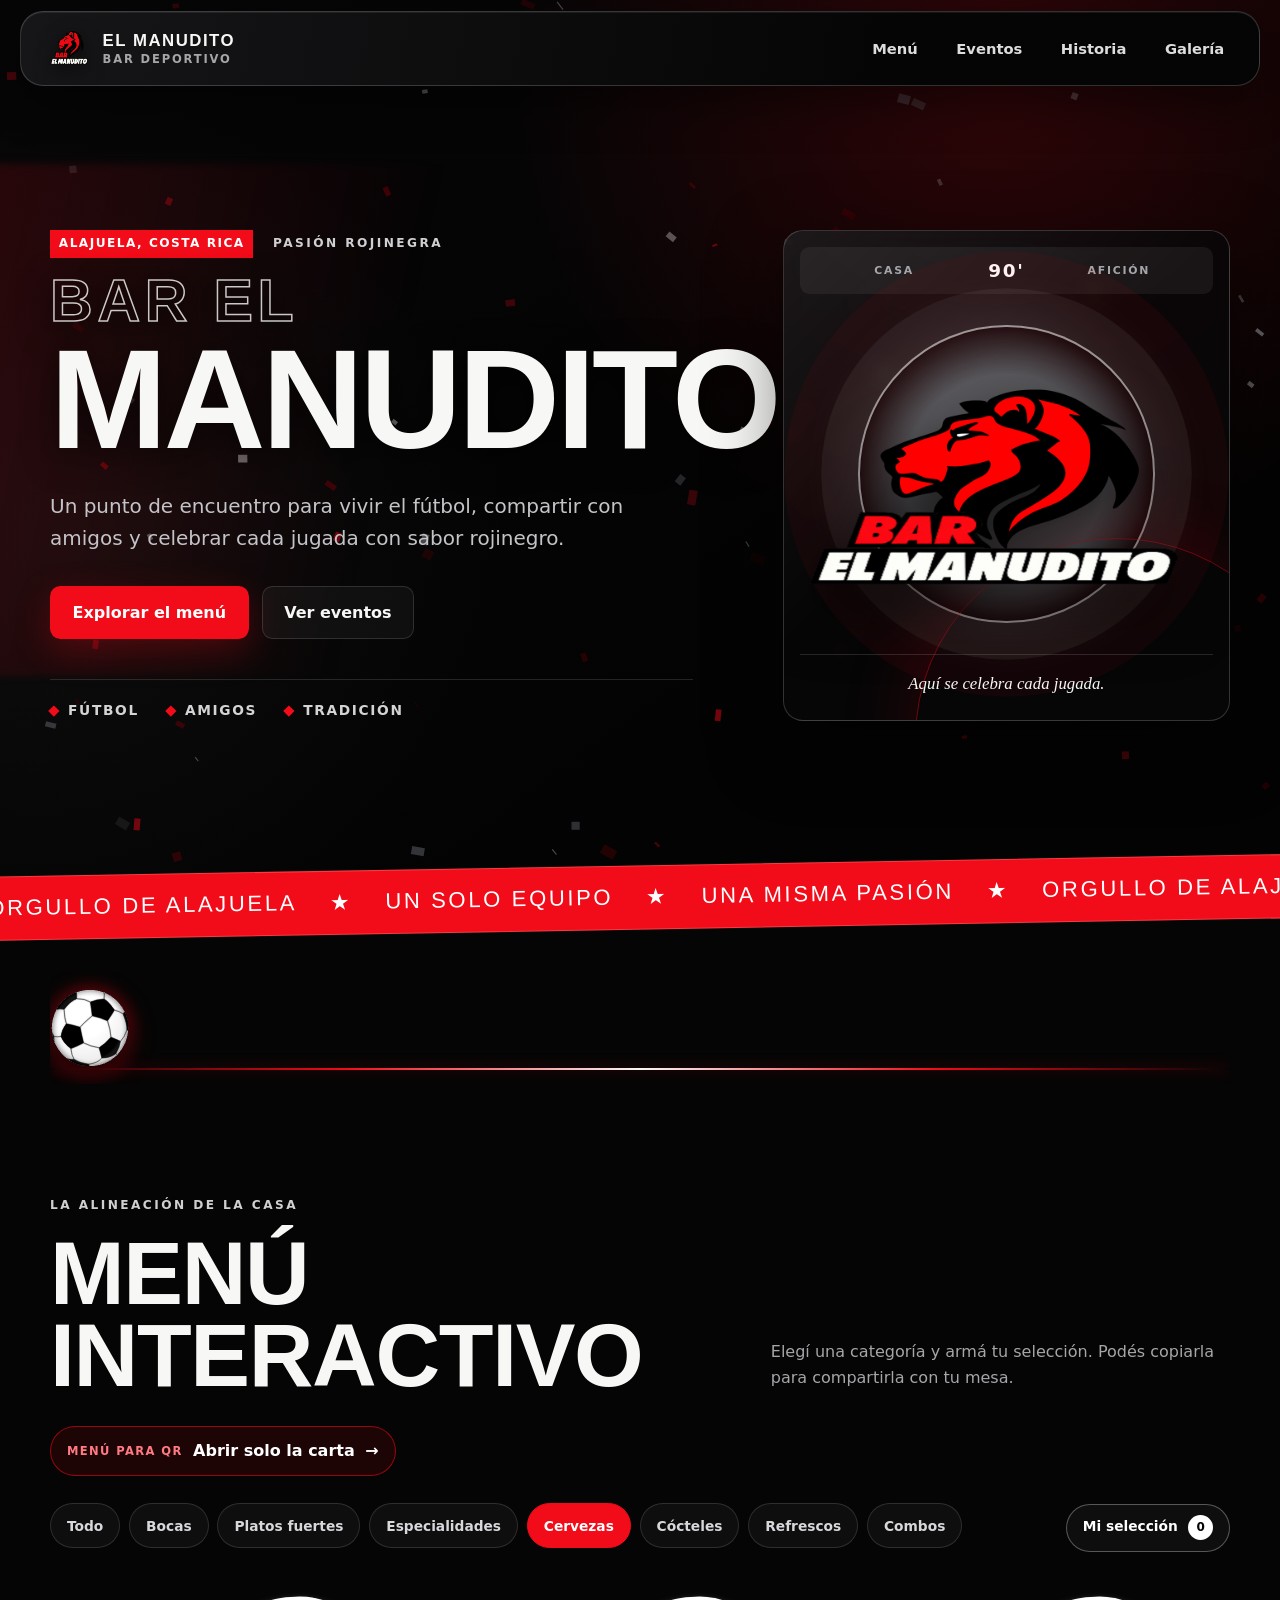
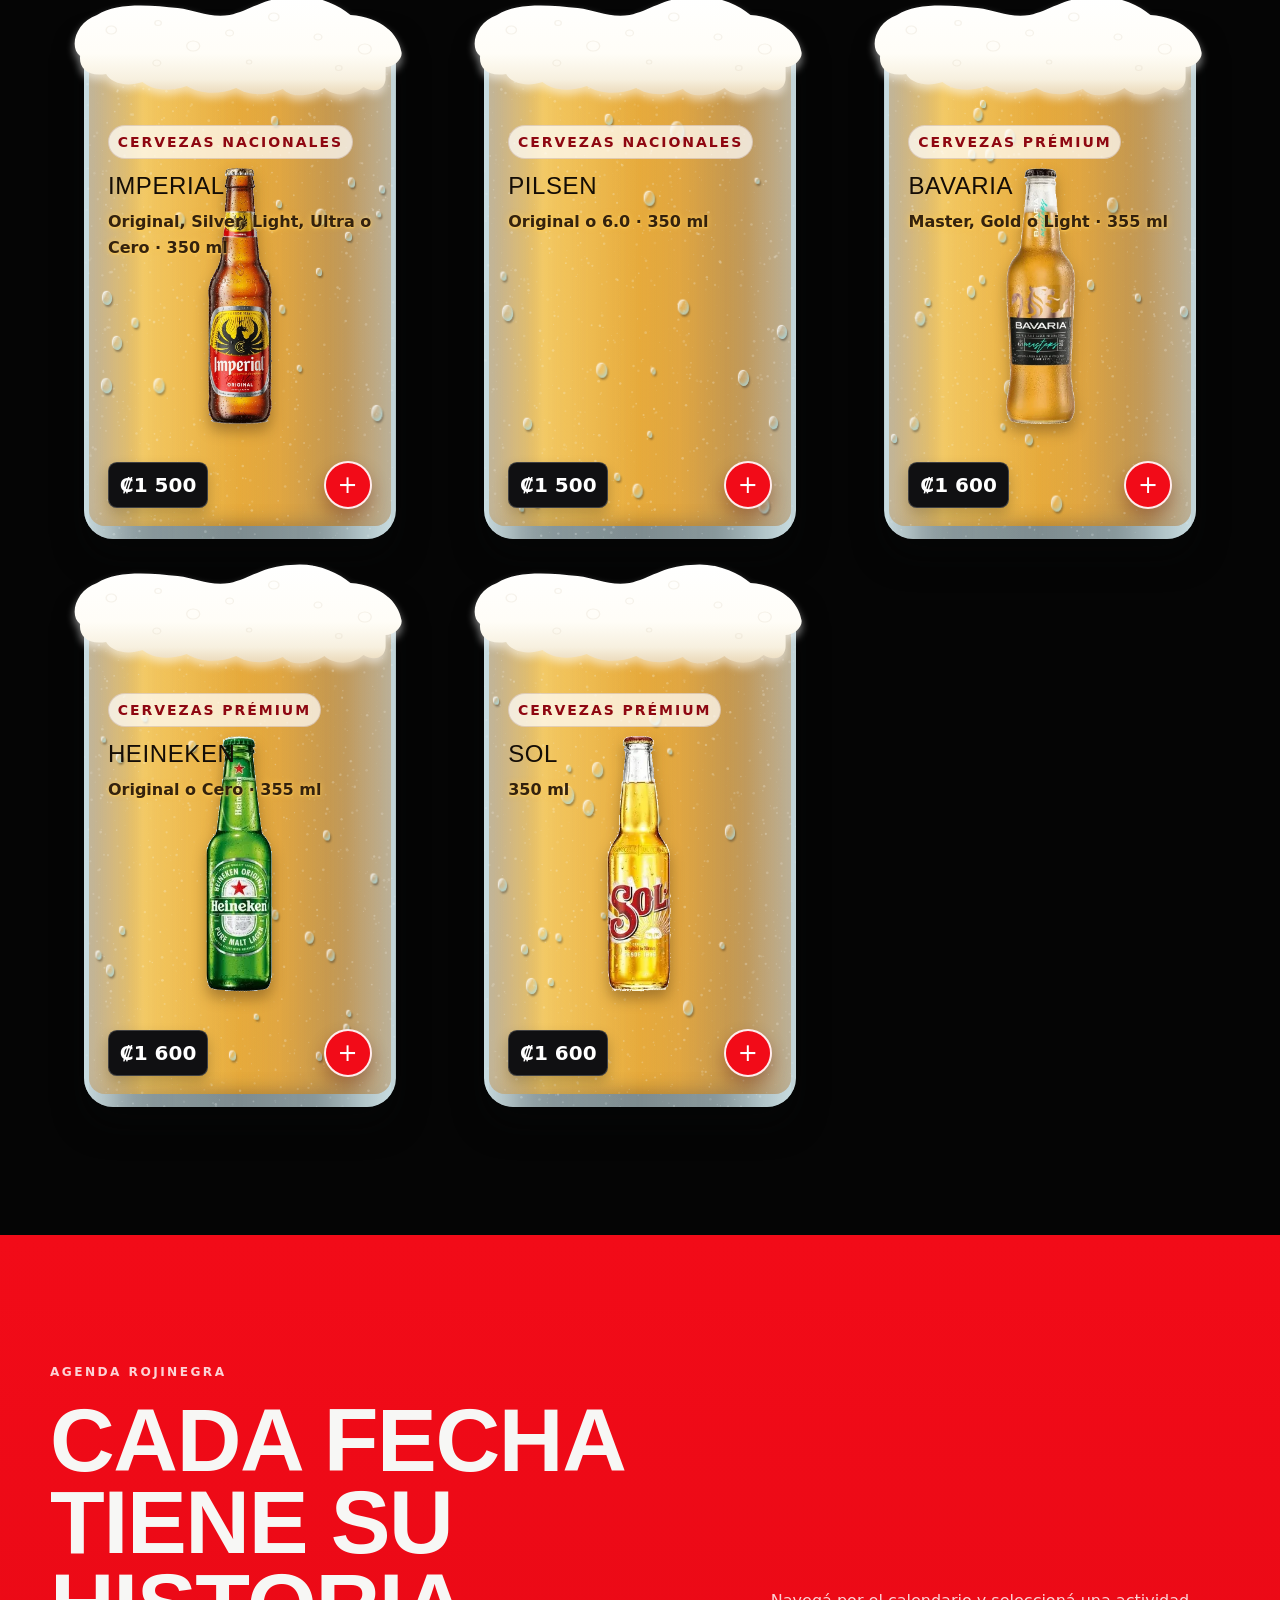
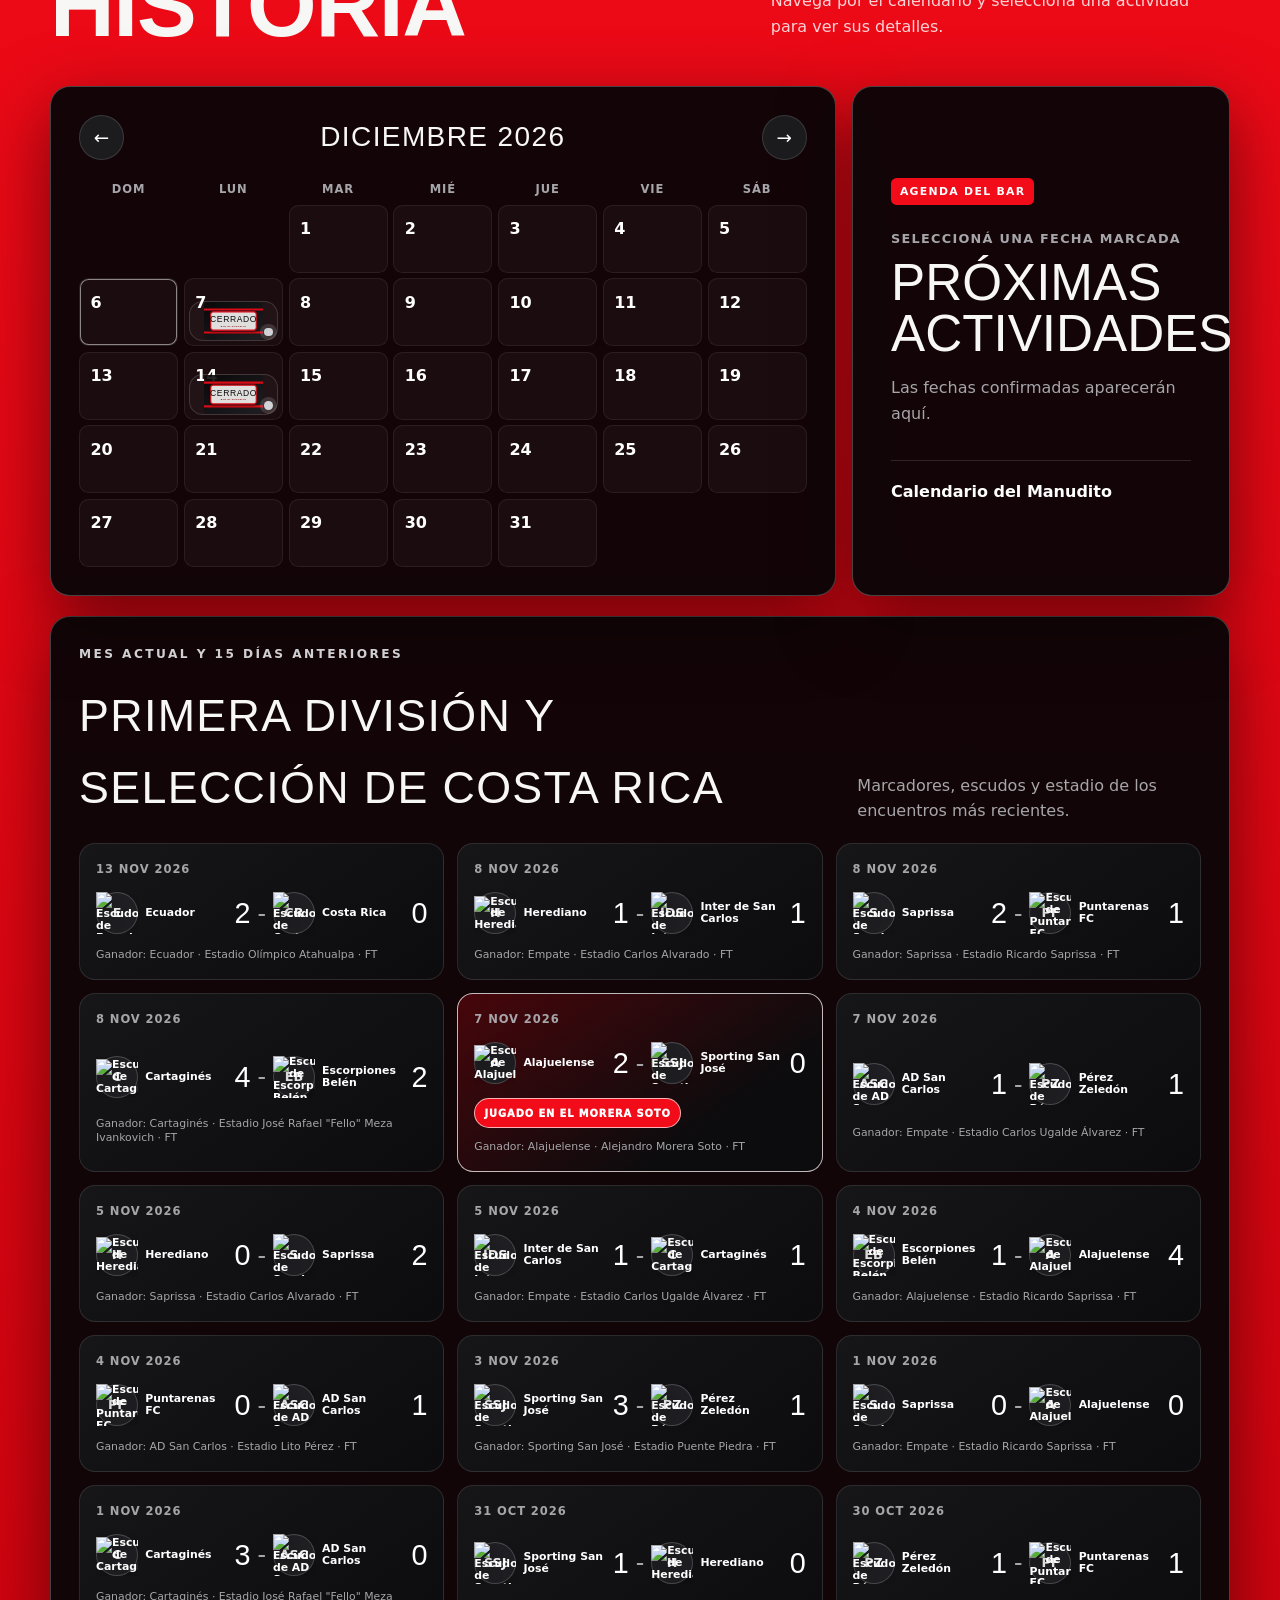
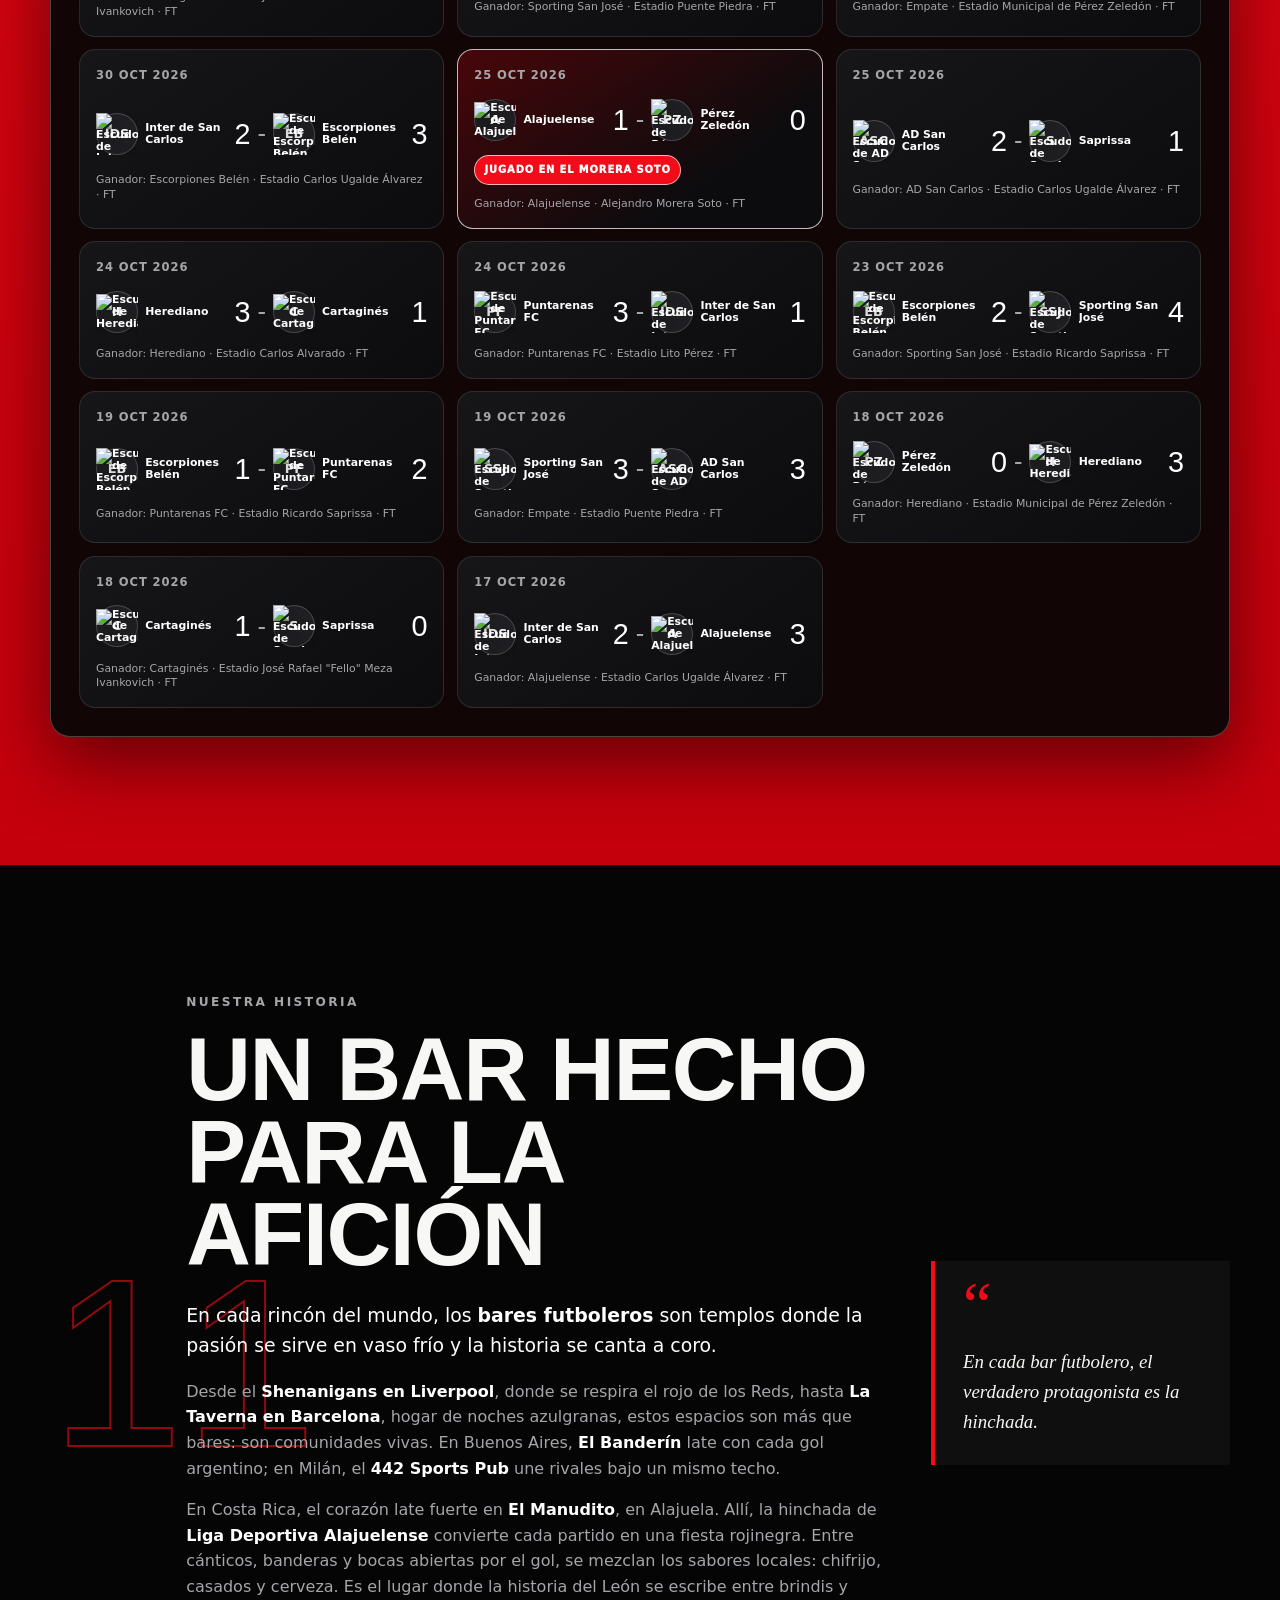
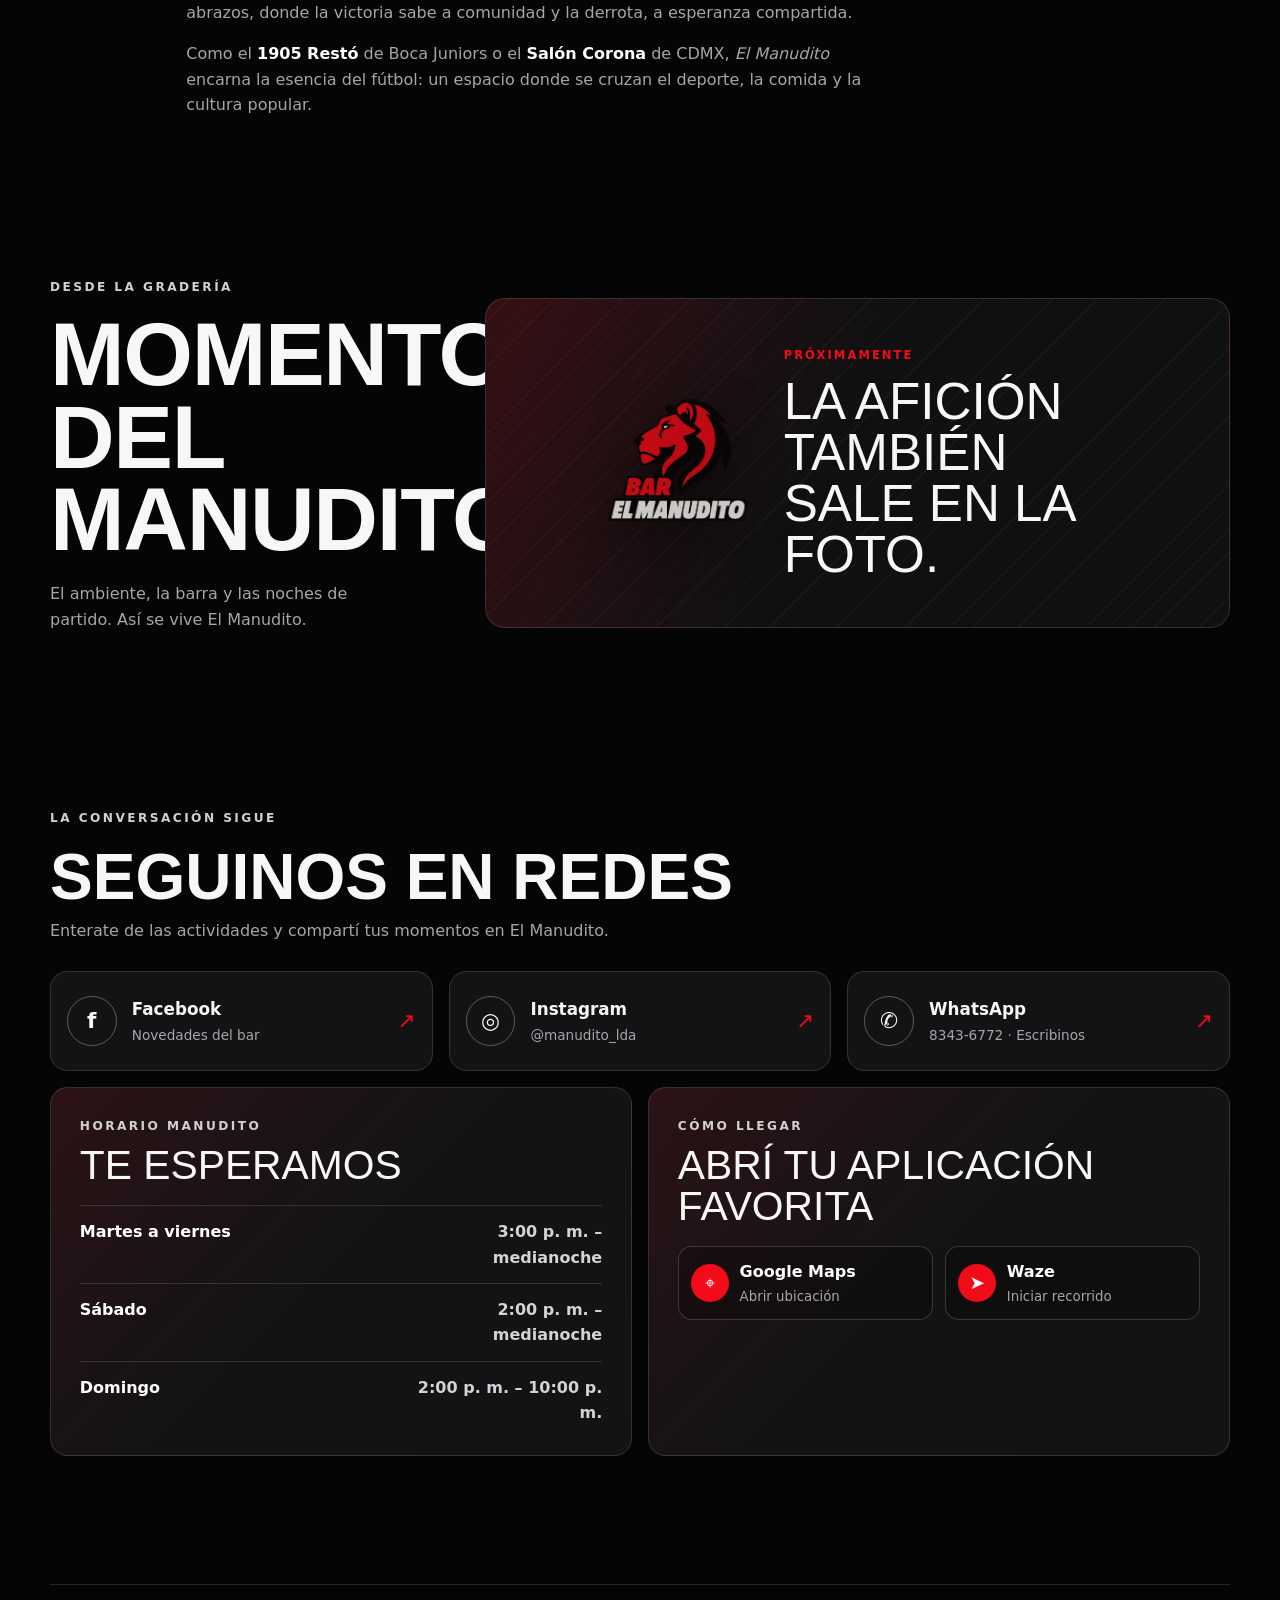
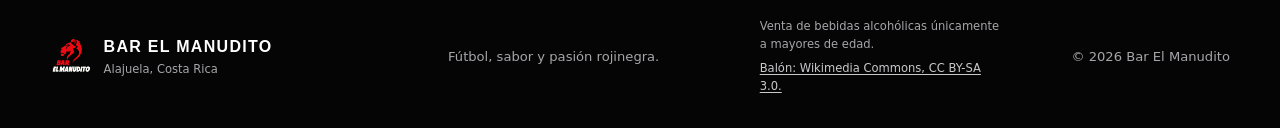
==== commit 77a8fc6b: "Agregar galeria de momentos administrable solo para la web" ====
--- a/index.html
+++ b/index.html
@@ -246,11 +246,11 @@
             <p class="eyebrow">DESDE LA GRADERÍA</p>
             <h2 id="gallery-title">Momentos del Manudito</h2>
             <p>
-              Muy pronto, este espacio reunirá fotografías del ambiente, la barra y las
-              noches de partido.
-            </p>
-          </div>
-          <div class="gallery-coming" role="img" aria-label="Próximamente, galería de Bar El Manudito">
+              El ambiente, la barra y las noches de partido. Así se vive El Manudito.
+            </p>
+          </div>
+          <div id="moments-grid" class="moments-grid" aria-label="Fotos de momentos del bar" hidden></div>
+          <div id="moments-empty" class="gallery-coming" role="img" aria-label="Próximamente, galería de Bar El Manudito">
             <img src="assets/icono.webp" alt="" width="150" height="170" />
             <div>
               <span>PRÓXIMAMENTE</span>
--- a/styles.css
+++ b/styles.css
@@ -2811,3 +2811,10 @@
 .event-poster-copy strong { font-size: 1.3rem; line-height: 1.25; }
 .event-poster:focus-visible, .upcoming-controls button:focus-visible { outline: 3px solid #ffd777; outline-offset: 3px; }
 @media (prefers-reduced-motion: reduce) { .events-track { scroll-behavior: auto; } }
+.moments-grid[hidden], #moments-empty[hidden] { display: none; }
+.moments-grid { display: grid; grid-template-columns: repeat(2, minmax(0, 1fr)); gap: 16px; min-width: 0; }
+.moments-grid figure { margin: 0; min-width: 0; overflow: hidden; border-radius: 18px; background: #151515; }
+.moments-grid img { display: block; width: 100%; aspect-ratio: 4 / 3; object-fit: cover; }
+.moments-grid figcaption { padding: 12px 16px; color: #eee; }
+.moments-grid a:focus-visible { outline: 3px solid #ffcc77; outline-offset: -3px; }
+@media (max-width: 560px) { .moments-grid { grid-template-columns: 1fr; } }
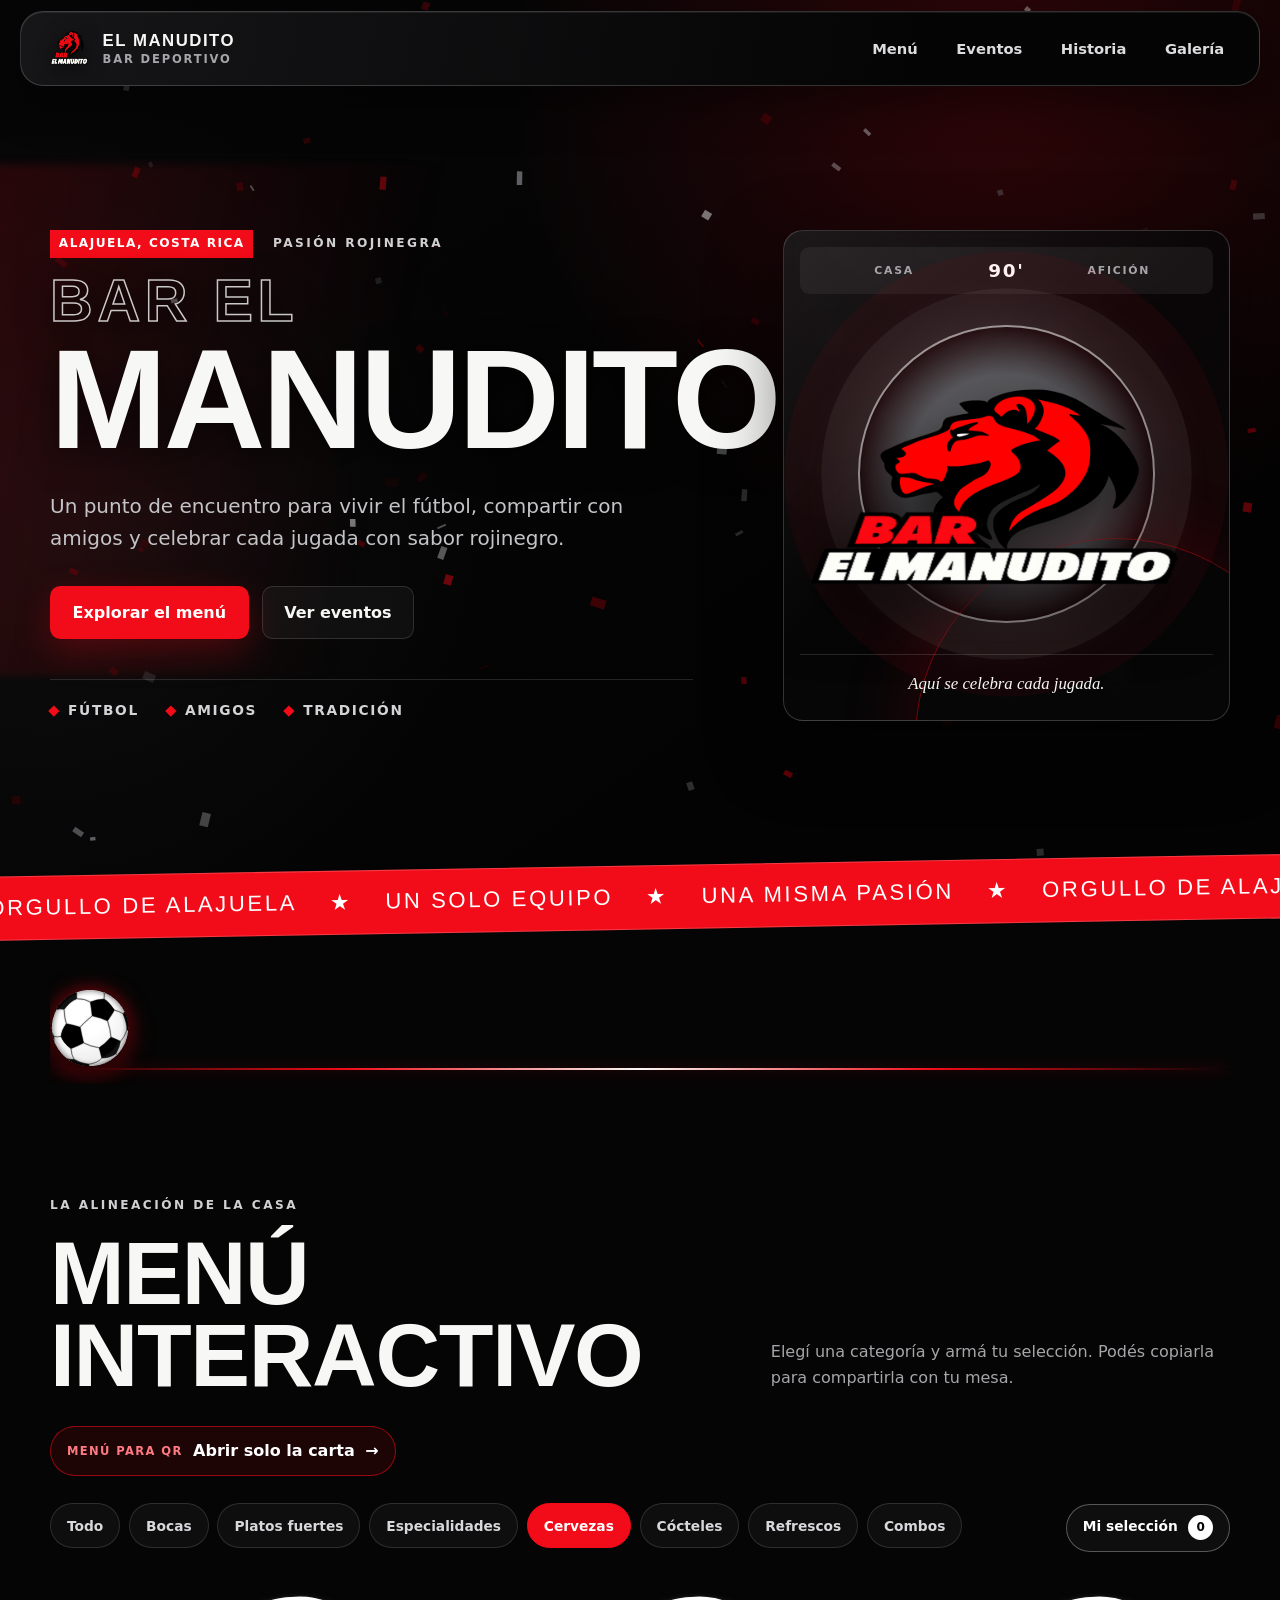
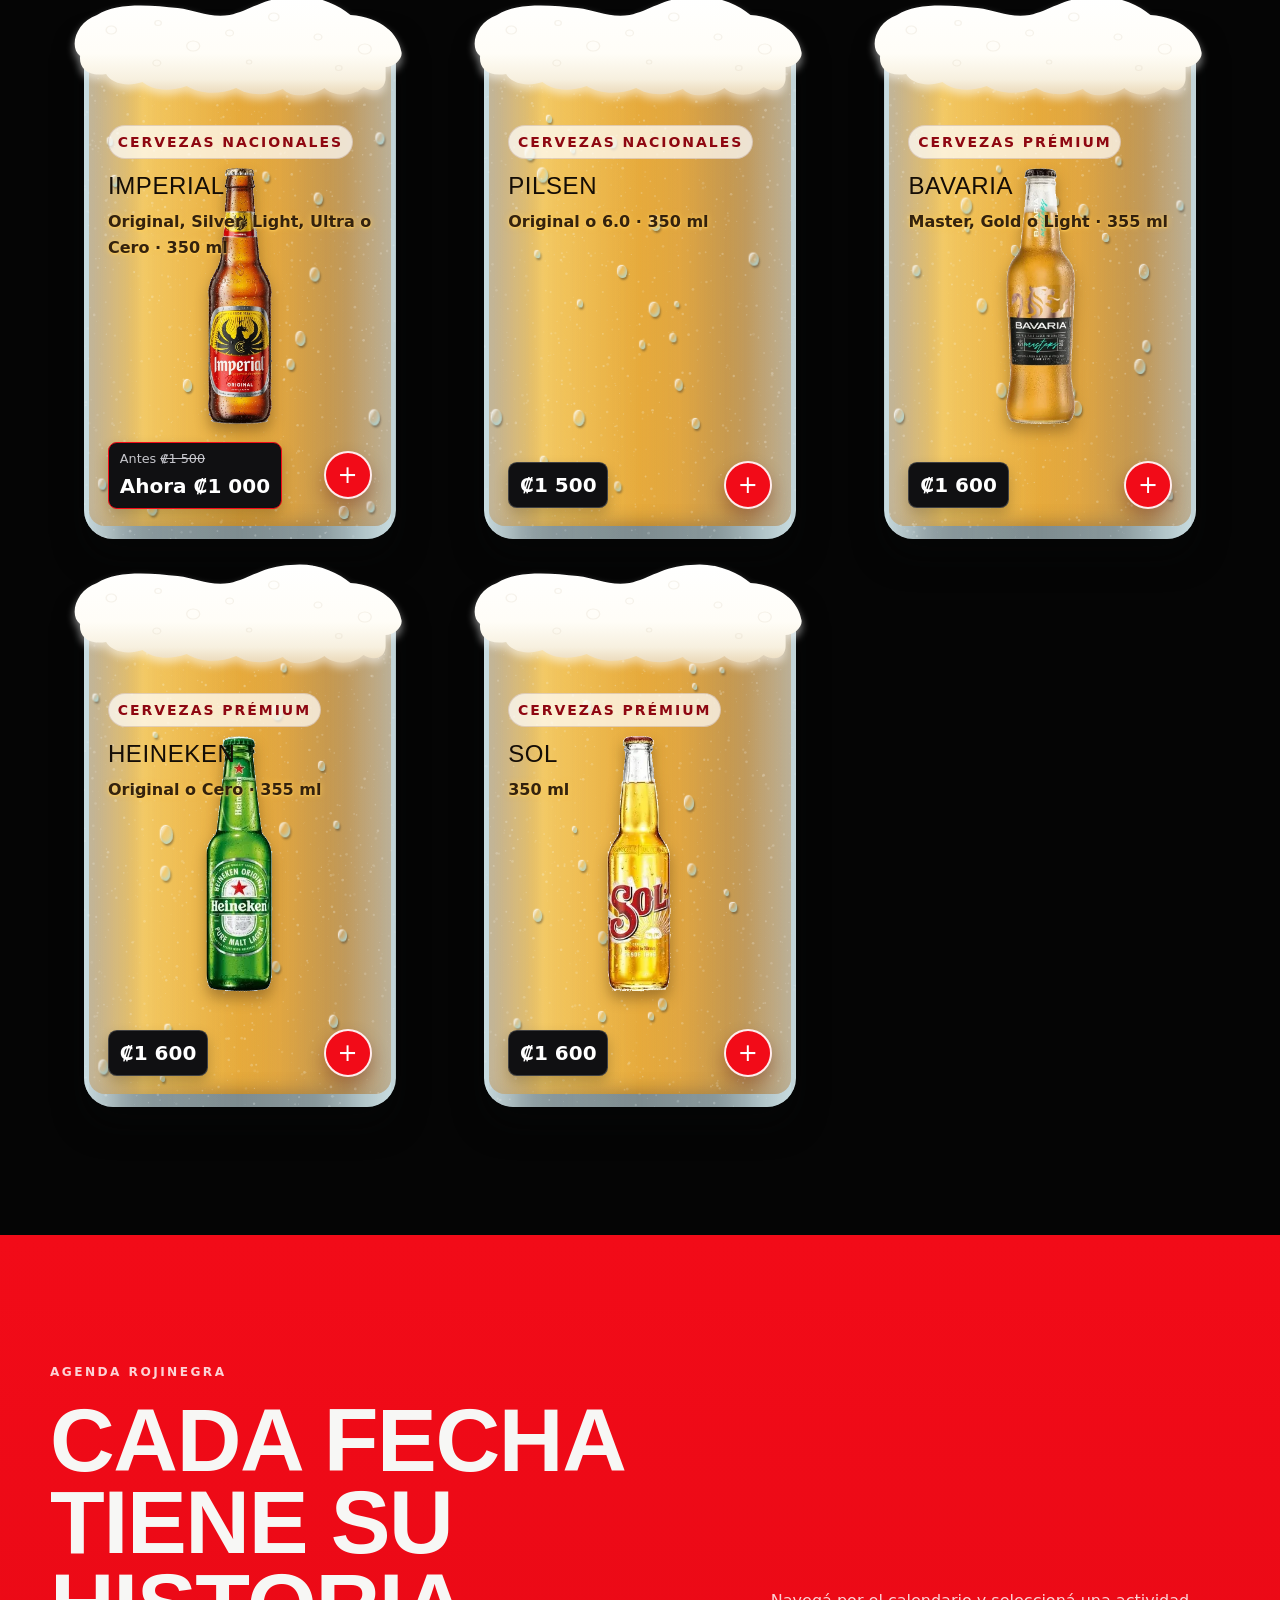
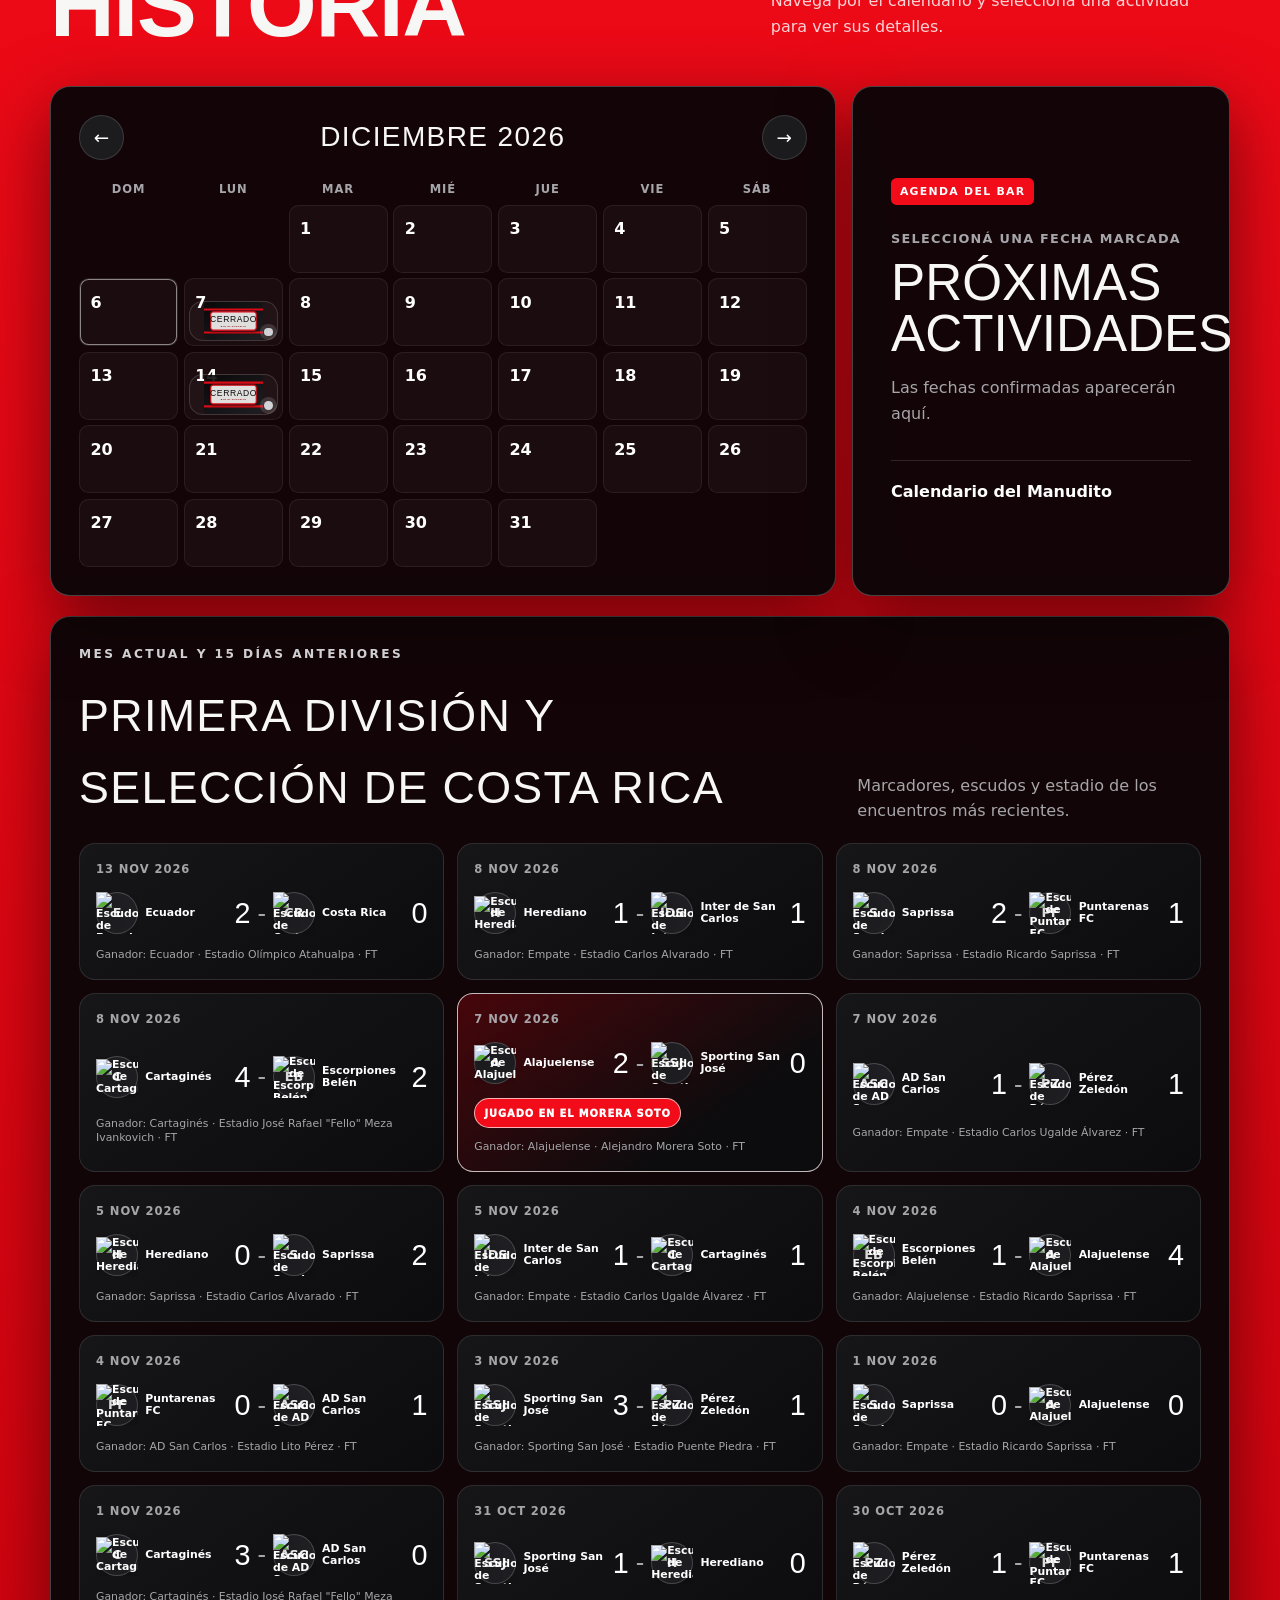
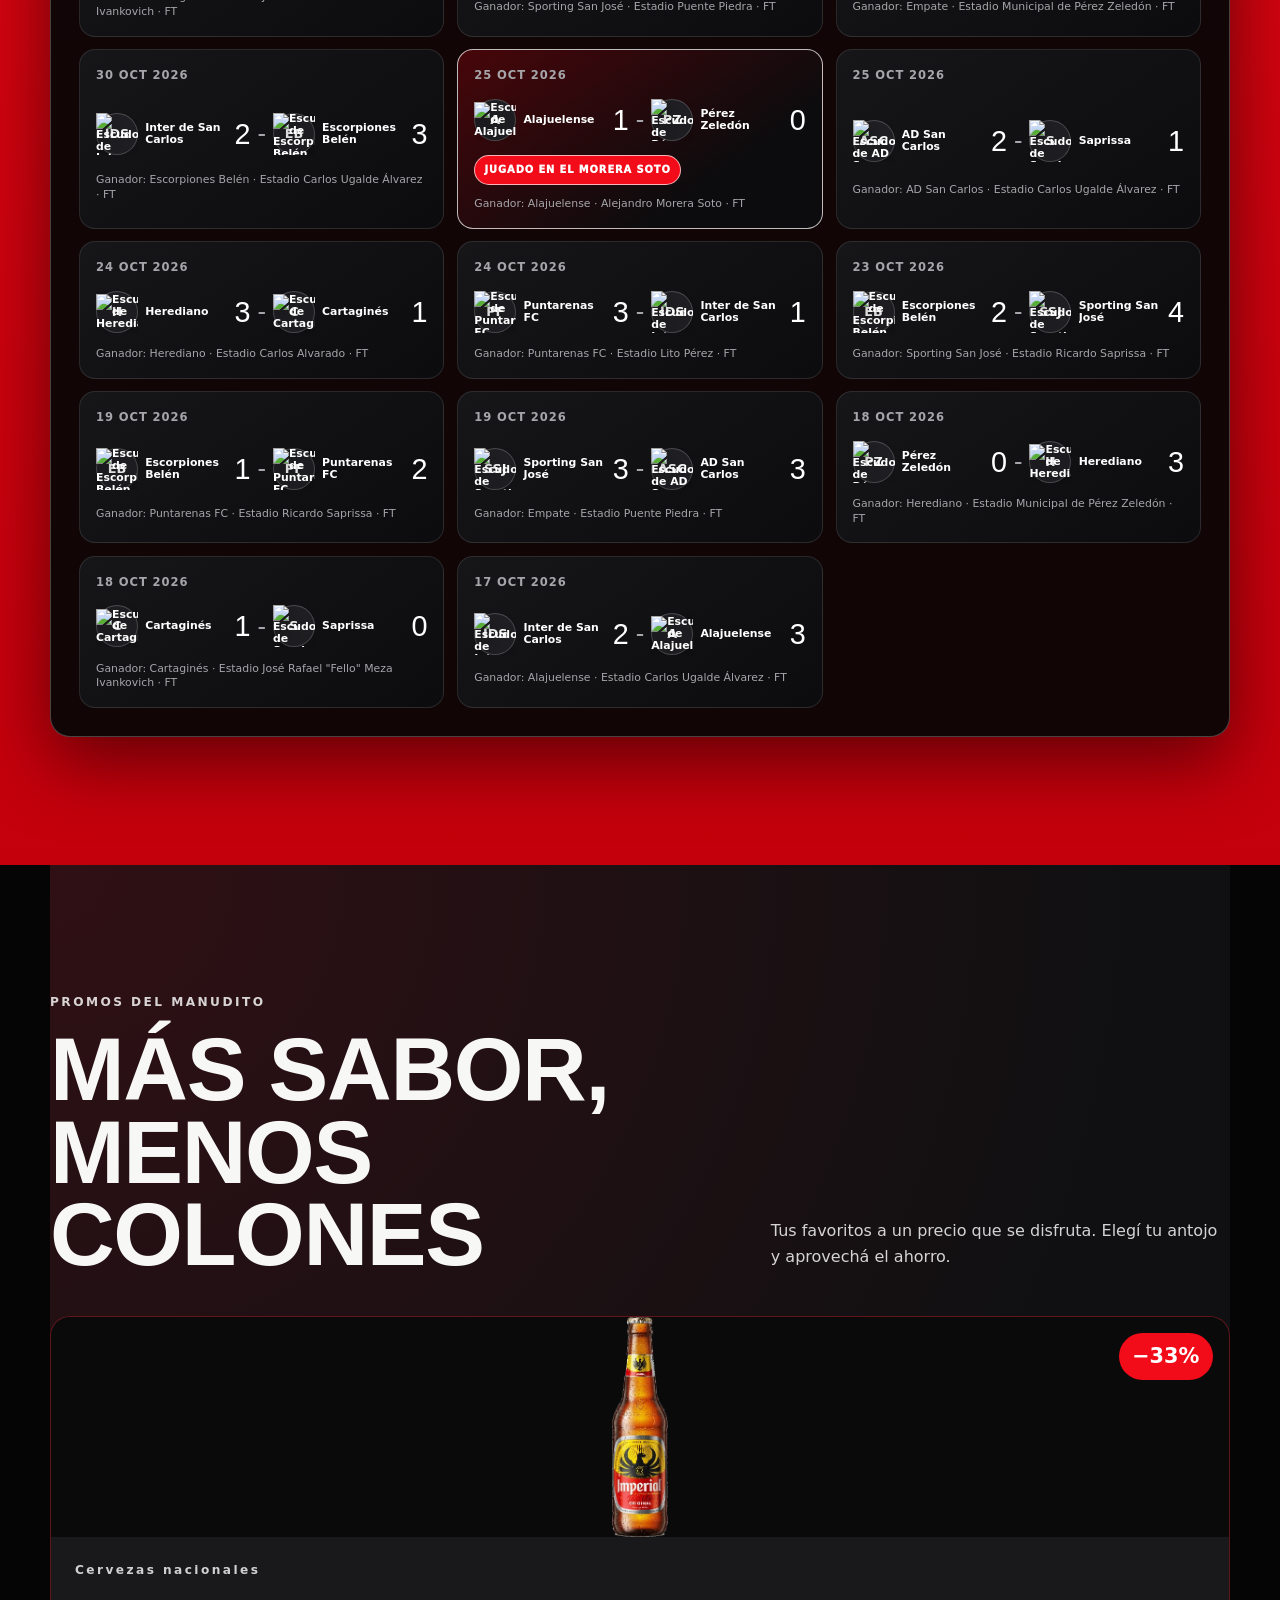
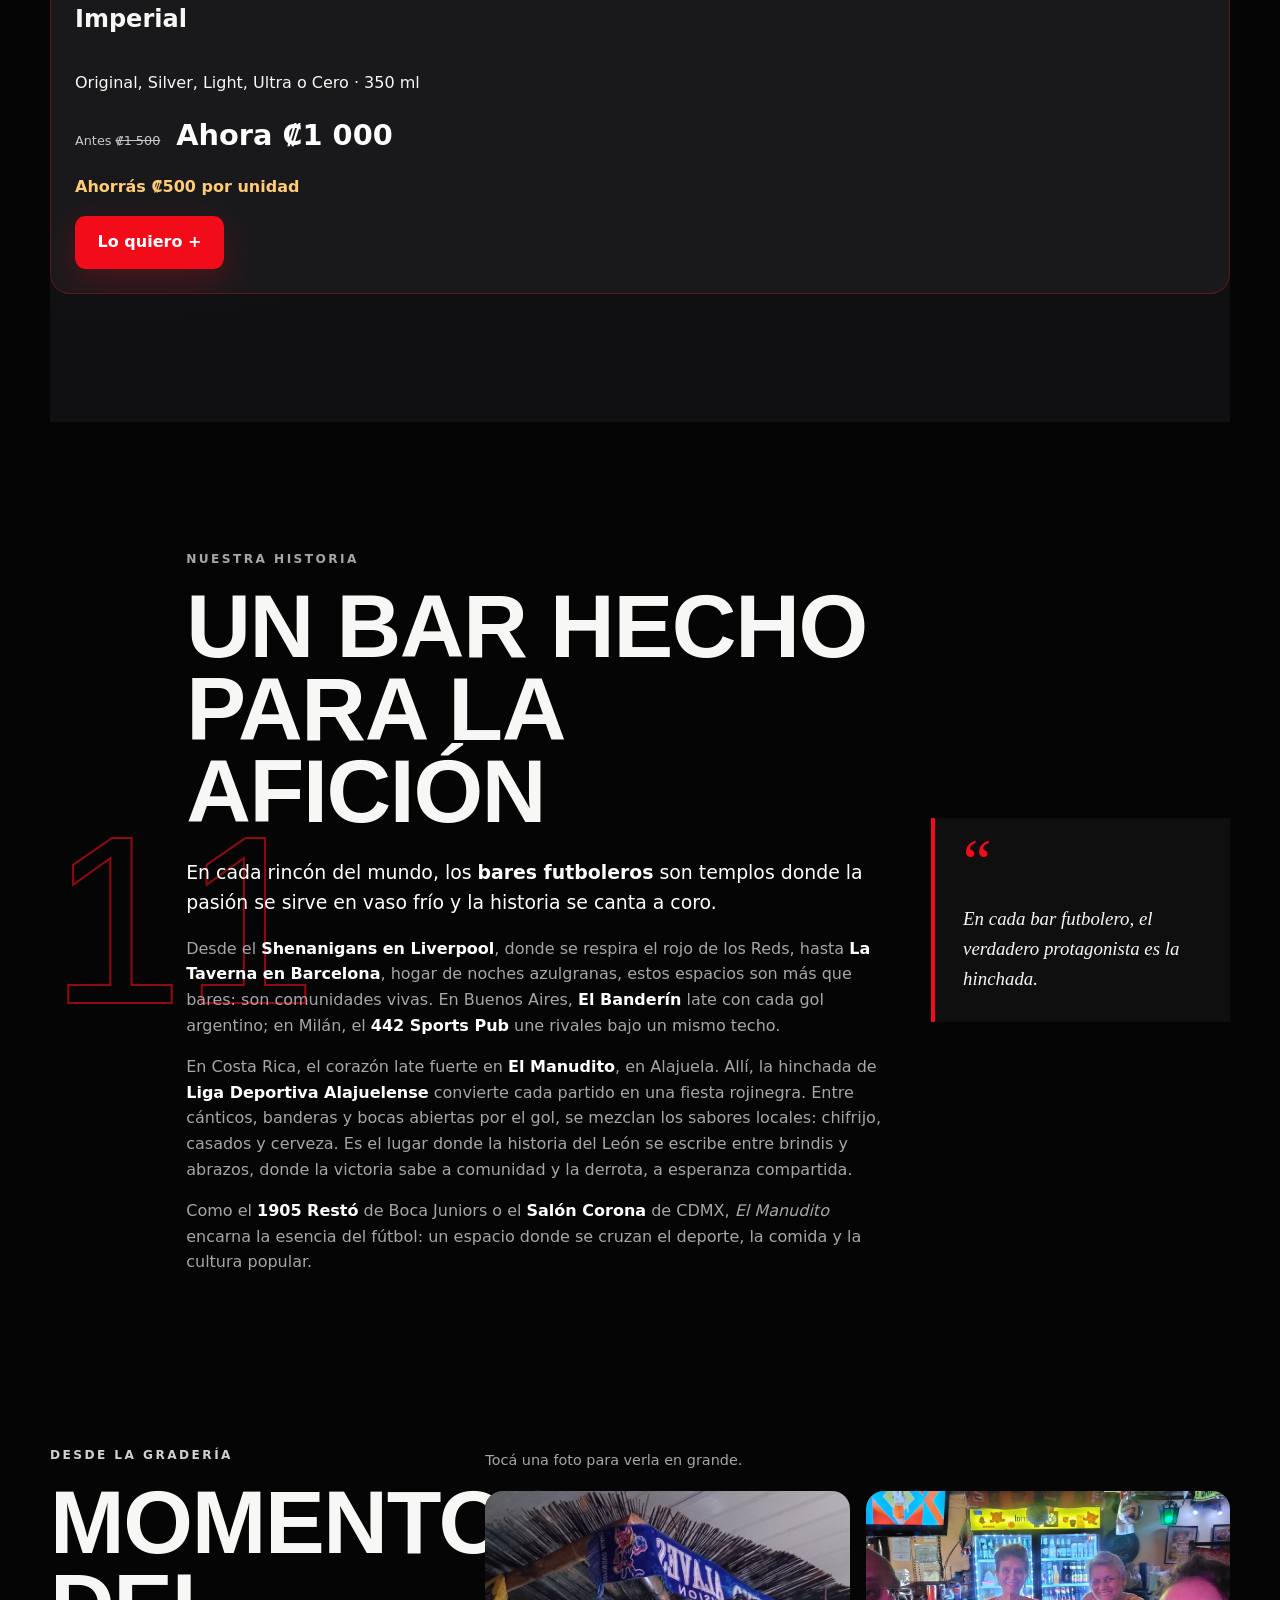
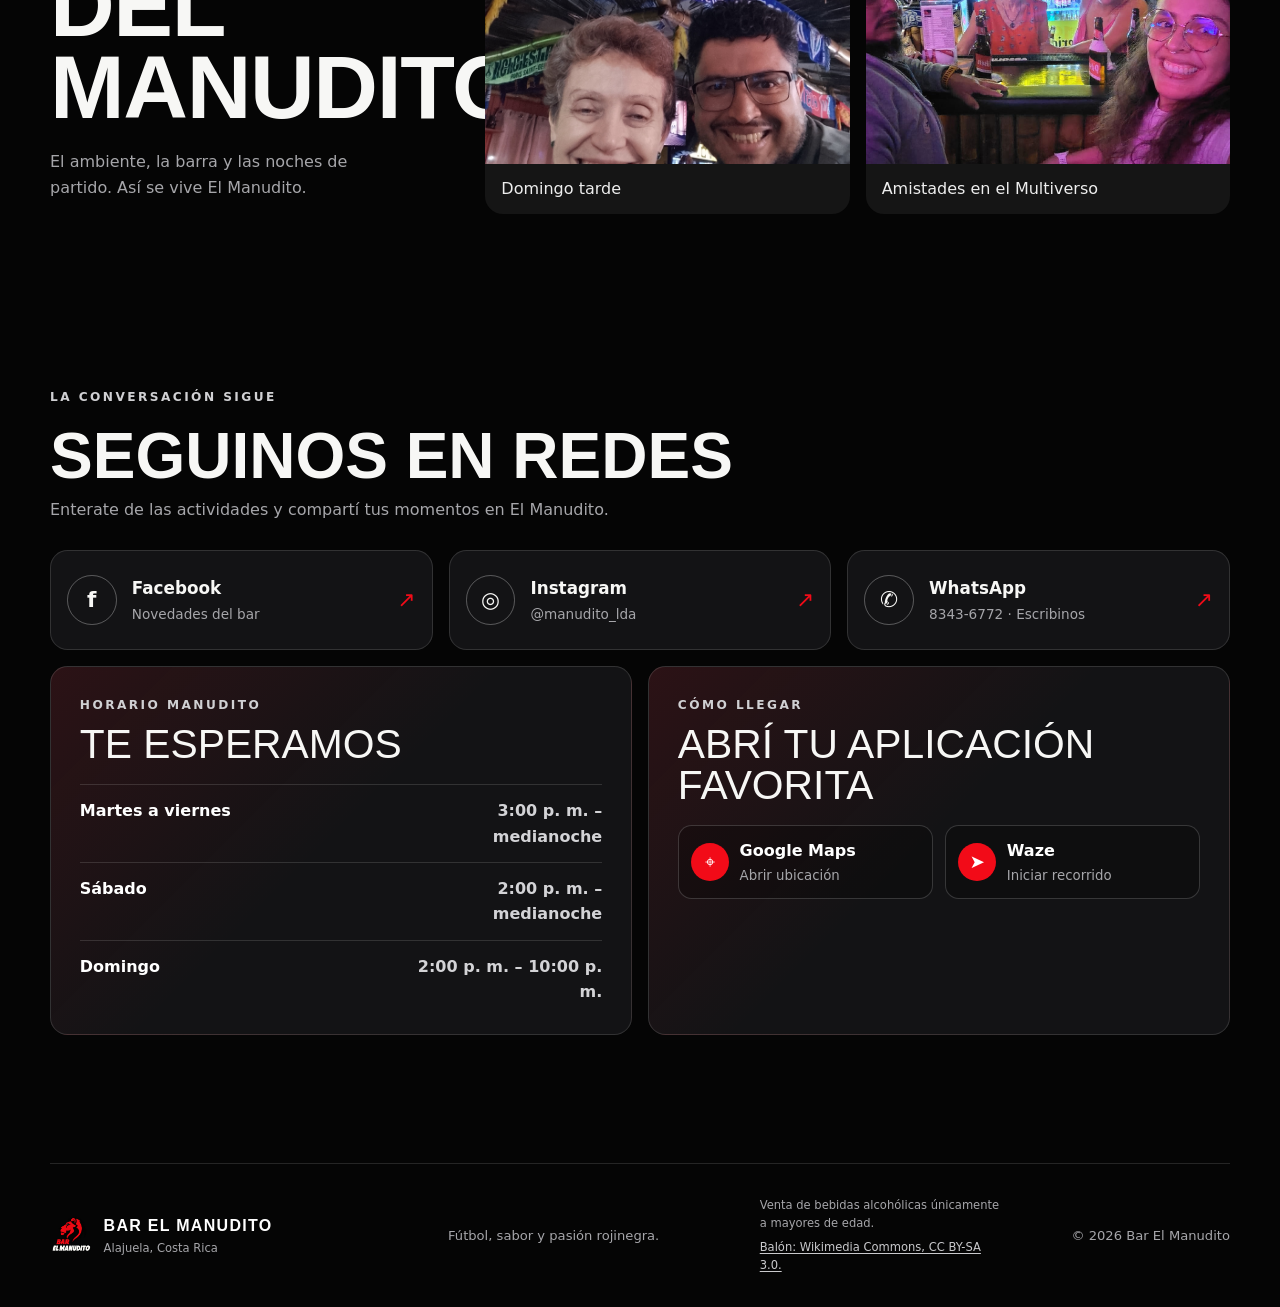
==== commit f1584c88: "Agregar ofertas de productos y carrusel ampliable de Momentos" ====
--- a/index.html
+++ b/index.html
@@ -205,6 +205,14 @@
           </div>
         </section>
 
+        <section class="section discounts-section reveal" id="ofertas" aria-labelledby="discounts-title" hidden>
+          <div class="section-heading section-heading-light">
+            <div><p class="eyebrow">PROMOS DEL MANUDITO</p><h2 id="discounts-title">Más sabor, menos colones</h2></div>
+            <p>Tus favoritos a un precio que se disfruta. Elegí tu antojo y aprovechá el ahorro.</p>
+          </div>
+          <div class="discounts-grid" id="discounts-grid"></div>
+        </section>
+
         <section class="section story-section reveal" id="historia" aria-labelledby="story-title">
           <div class="story-number" aria-hidden="true">11</div>
           <div class="story-copy">
@@ -249,7 +257,15 @@
               El ambiente, la barra y las noches de partido. Así se vive El Manudito.
             </p>
           </div>
-          <div id="moments-grid" class="moments-grid" aria-label="Fotos de momentos del bar" hidden></div>
+          <div id="moments-carousel" class="moments-carousel" role="region" aria-roledescription="carrusel" aria-label="Momentos del Manudito" hidden>
+            <div class="moments-controls" id="moments-controls" hidden>
+              <button type="button" id="moments-prev" aria-label="Fotos anteriores">←</button>
+              <button type="button" id="moments-pause" aria-pressed="false">Pausar</button>
+              <button type="button" id="moments-next" aria-label="Fotos siguientes">→</button>
+            </div>
+            <p class="moments-hint">Tocá una foto para verla en grande.</p>
+            <div id="moments-grid" class="moments-grid" tabindex="0" aria-label="Fotos de momentos del bar" hidden></div>
+          </div>
           <div id="moments-empty" class="gallery-coming" role="img" aria-label="Próximamente, galería de Bar El Manudito">
             <img src="assets/icono.webp" alt="" width="150" height="170" />
             <div>
@@ -330,6 +346,20 @@
       Ver mi selección
     </button>
 
+    <dialog class="moment-dialog" id="moment-dialog" aria-labelledby="moment-title" aria-describedby="moment-description">
+      <button class="moment-close" id="moment-close" type="button" aria-label="Cerrar foto ampliada" autofocus>×</button>
+      <img id="moment-photo" alt="" />
+      <div class="moment-dialog-caption">
+        <h2 id="moment-title"></h2>
+        <p id="moment-description"></p>
+        <div class="moments-controls">
+          <button id="moment-prev" type="button" aria-label="Foto anterior">←</button>
+          <span id="moment-counter" aria-live="polite"></span>
+          <button id="moment-next" type="button" aria-label="Foto siguiente">→</button>
+        </div>
+      </div>
+    </dialog>
+
     <dialog class="order-dialog" id="order-dialog" aria-labelledby="order-title">
       <div class="dialog-header">
         <div>
--- a/styles.css
+++ b/styles.css
@@ -2812,9 +2812,42 @@
 .event-poster:focus-visible, .upcoming-controls button:focus-visible { outline: 3px solid #ffd777; outline-offset: 3px; }
 @media (prefers-reduced-motion: reduce) { .events-track { scroll-behavior: auto; } }
 .moments-grid[hidden], #moments-empty[hidden] { display: none; }
-.moments-grid { display: grid; grid-template-columns: repeat(2, minmax(0, 1fr)); gap: 16px; min-width: 0; }
-.moments-grid figure { margin: 0; min-width: 0; overflow: hidden; border-radius: 18px; background: #151515; }
+.moments-carousel { min-width: 0; }
+.moments-carousel[hidden], .moments-controls[hidden], .moments-controls button[hidden] { display: none; }
+.moments-grid { display: flex; gap: 16px; min-width: 0; overflow-x: auto; scroll-snap-type: x mandatory; overscroll-behavior-x: contain; padding: 4px 0 14px; scrollbar-color: var(--red) #202024; }
+.moments-grid figure { flex: 0 0 calc((100% - 16px) / 2); scroll-snap-align: start; margin: 0; min-width: 0; overflow: hidden; border-radius: 18px; background: #151515; }
+.moments-grid figure:only-child { flex-basis: 100%; }
 .moments-grid img { display: block; width: 100%; aspect-ratio: 4 / 3; object-fit: cover; }
 .moments-grid figcaption { padding: 12px 16px; color: #eee; }
-.moments-grid a:focus-visible { outline: 3px solid #ffcc77; outline-offset: -3px; }
-@media (max-width: 560px) { .moments-grid { grid-template-columns: 1fr; } }
+.moment-open { display: block; width: 100%; padding: 0; border: 0; background: transparent; cursor: zoom-in; }
+.moment-open:focus-visible { outline: 3px solid #ffcc77; outline-offset: -3px; }
+.moments-hint { color: var(--muted); font-size: .9rem; }
+.moments-controls { display: flex; align-items: center; justify-content: flex-end; gap: 10px; }
+.moments-controls button, .moment-close { min-width: 44px; min-height: 44px; border: 1px solid #e15065; border-radius: 24px; background: #a30c24; color: #fff; cursor: pointer; font: inherit; padding: .5rem 1rem; }
+.moments-controls button:focus-visible, .moment-close:focus-visible { outline: 3px solid #ffcc77; outline-offset: 3px; }
+.moment-dialog { width: min(1100px, 94vw); max-width: 94vw; max-height: 94dvh; padding: 0; border: 1px solid var(--line); border-radius: 20px; background: #101012; color: var(--white); overflow: auto; }
+.moment-dialog::backdrop { background: #000d; backdrop-filter: blur(6px); }
+.moment-dialog > img { display: block; width: 100%; height: min(68dvh, 760px); object-fit: contain; background: #050505; }
+.moment-close { position: absolute; top: 12px; right: 12px; z-index: 1; font-size: 1.5rem; background: #151515e8; }
+.moment-dialog-caption { padding: 16px 22px; }
+.moment-dialog-caption h2 { margin: 0; font-size: 1.25rem; }
+.moment-dialog-caption p { color: var(--muted); white-space: pre-line; }
+body.moment-viewer-open { overflow: hidden; }
+@media (max-width: 560px) { .moments-grid figure { flex-basis: 88%; } }
+/* Ofertas: la sección desaparece automáticamente cuando no hay descuentos. */
+.discounts-section { background: radial-gradient(ellipse at top left, #70101855, transparent 65%), #101012; }
+.discounts-section[hidden] { display: none; }
+.discounts-grid { display: grid; grid-template-columns: repeat(auto-fit, minmax(min(100%, 290px), 1fr)); gap: 1.5rem; }
+.discount-card { overflow: hidden; border: 1px solid #f20b1855; border-radius: 1.25rem; background: #19191c; display: flex; flex-direction: column; }
+.discount-photo { position: relative; background: #0a0a0b; }
+.discount-photo img { width: 100%; height: 220px; object-fit: contain; display: block; }
+.discount-badge { position: absolute; top: 1rem; right: 1rem; padding: .45rem .85rem; border-radius: 2rem; background: var(--red); color: white; font-size: 1.3rem; font-weight: 900; }
+.discount-copy { padding: 1.5rem; display: flex; flex: 1; flex-direction: column; align-items: flex-start; }
+.discount-copy h3 { font-size: 1.5rem; margin: .25rem 0 1rem; }
+.discount-prices { display: flex; flex-wrap: wrap; align-items: baseline; gap: .5rem 1rem; }
+.price-before { display: block; color: #c6c6cc; font-size: .8rem; font-weight: 500; }
+.price-now { display: block; color: #fff; }
+.discount-prices .price-now { font-size: 1.8rem; font-weight: 900; }
+.discount-saving { color: #ffcc75; font-weight: 700; }
+.discount-copy .button { margin-top: auto; }
+.menu-item-price:has(.price-now) { border-color: var(--red); }
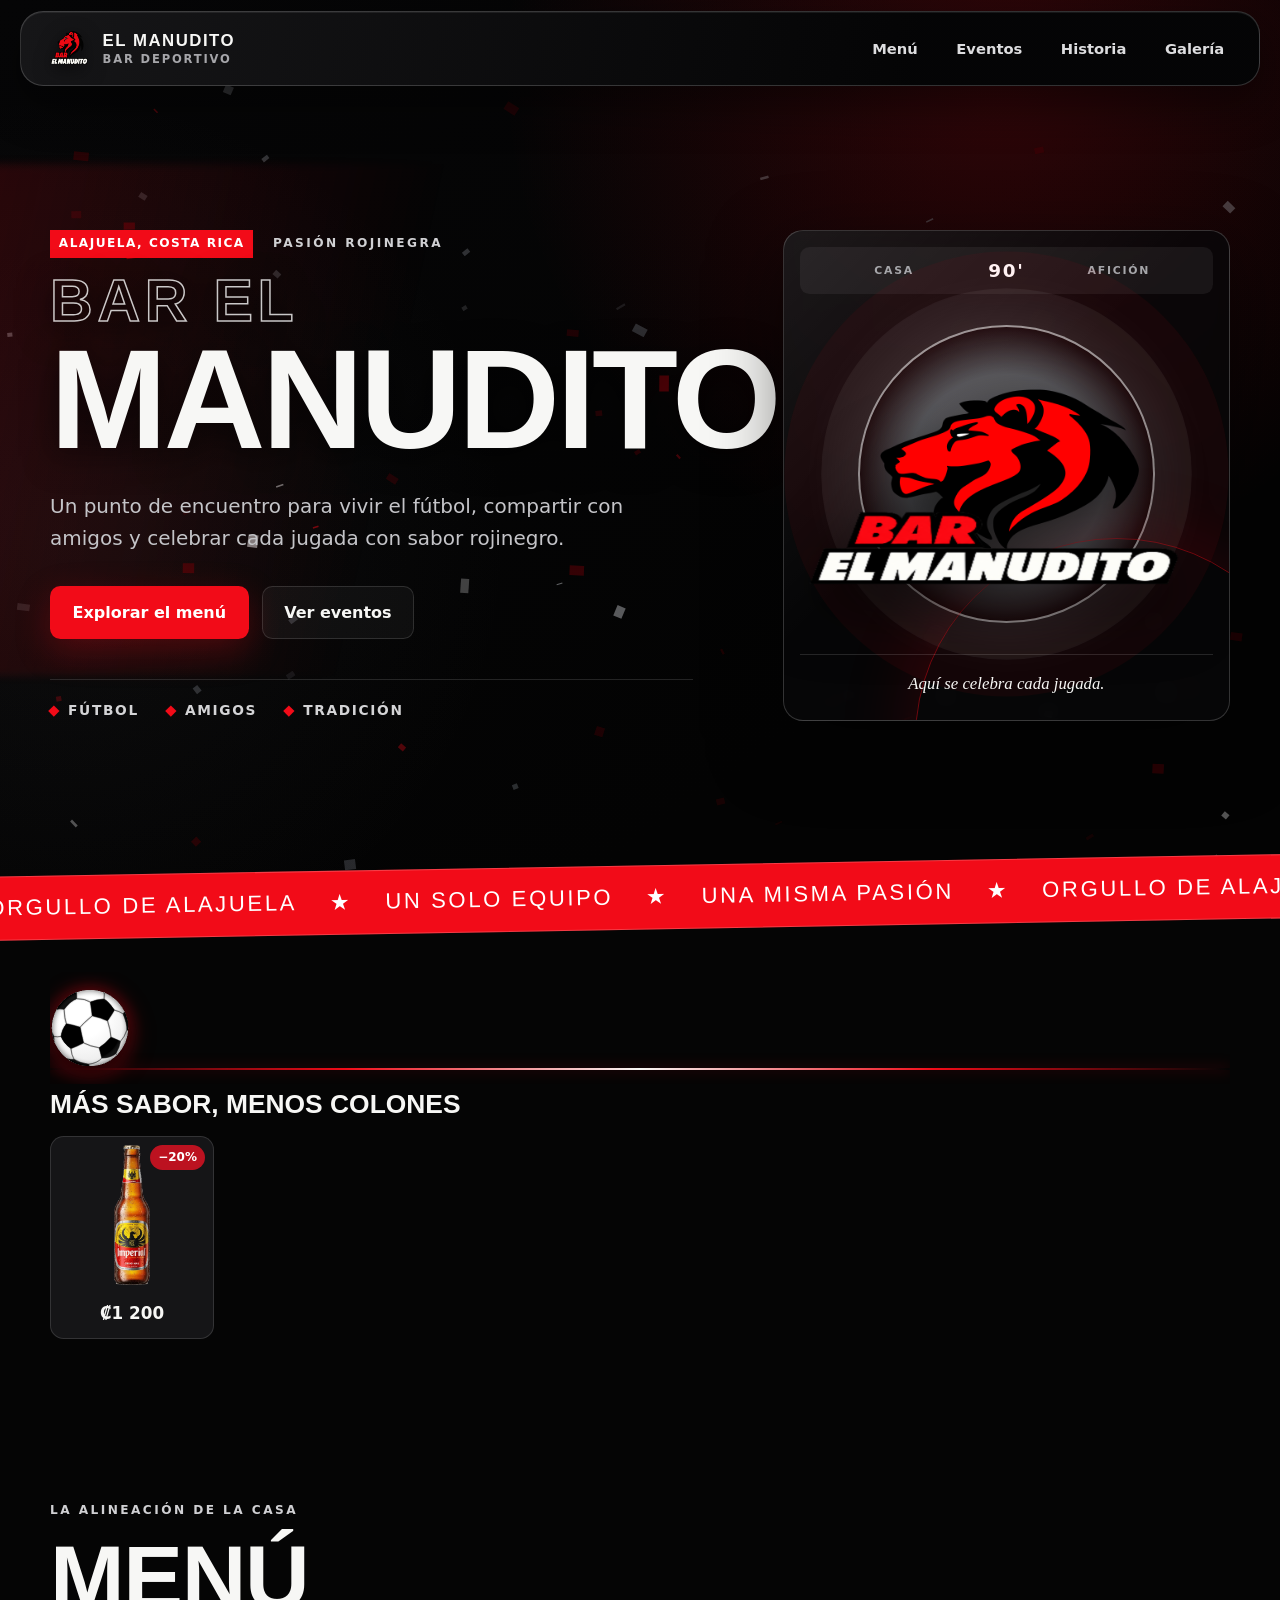
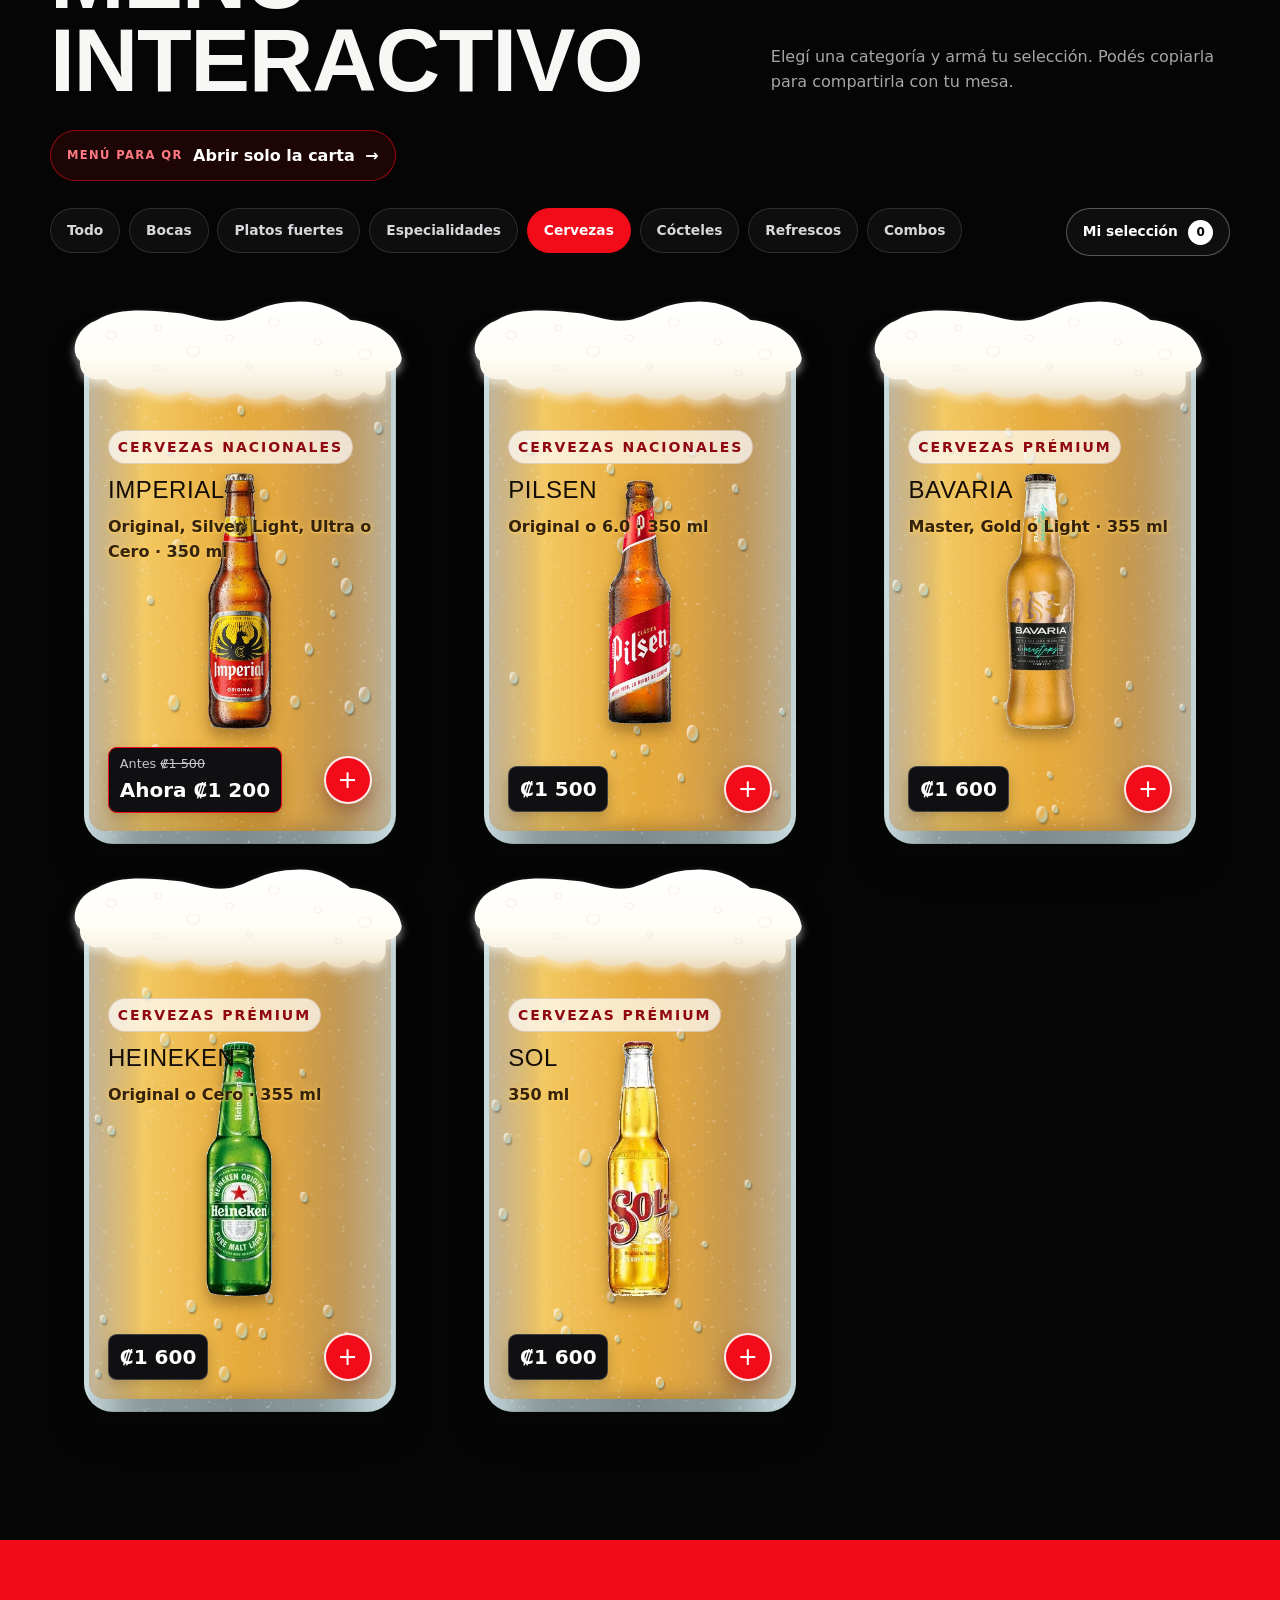
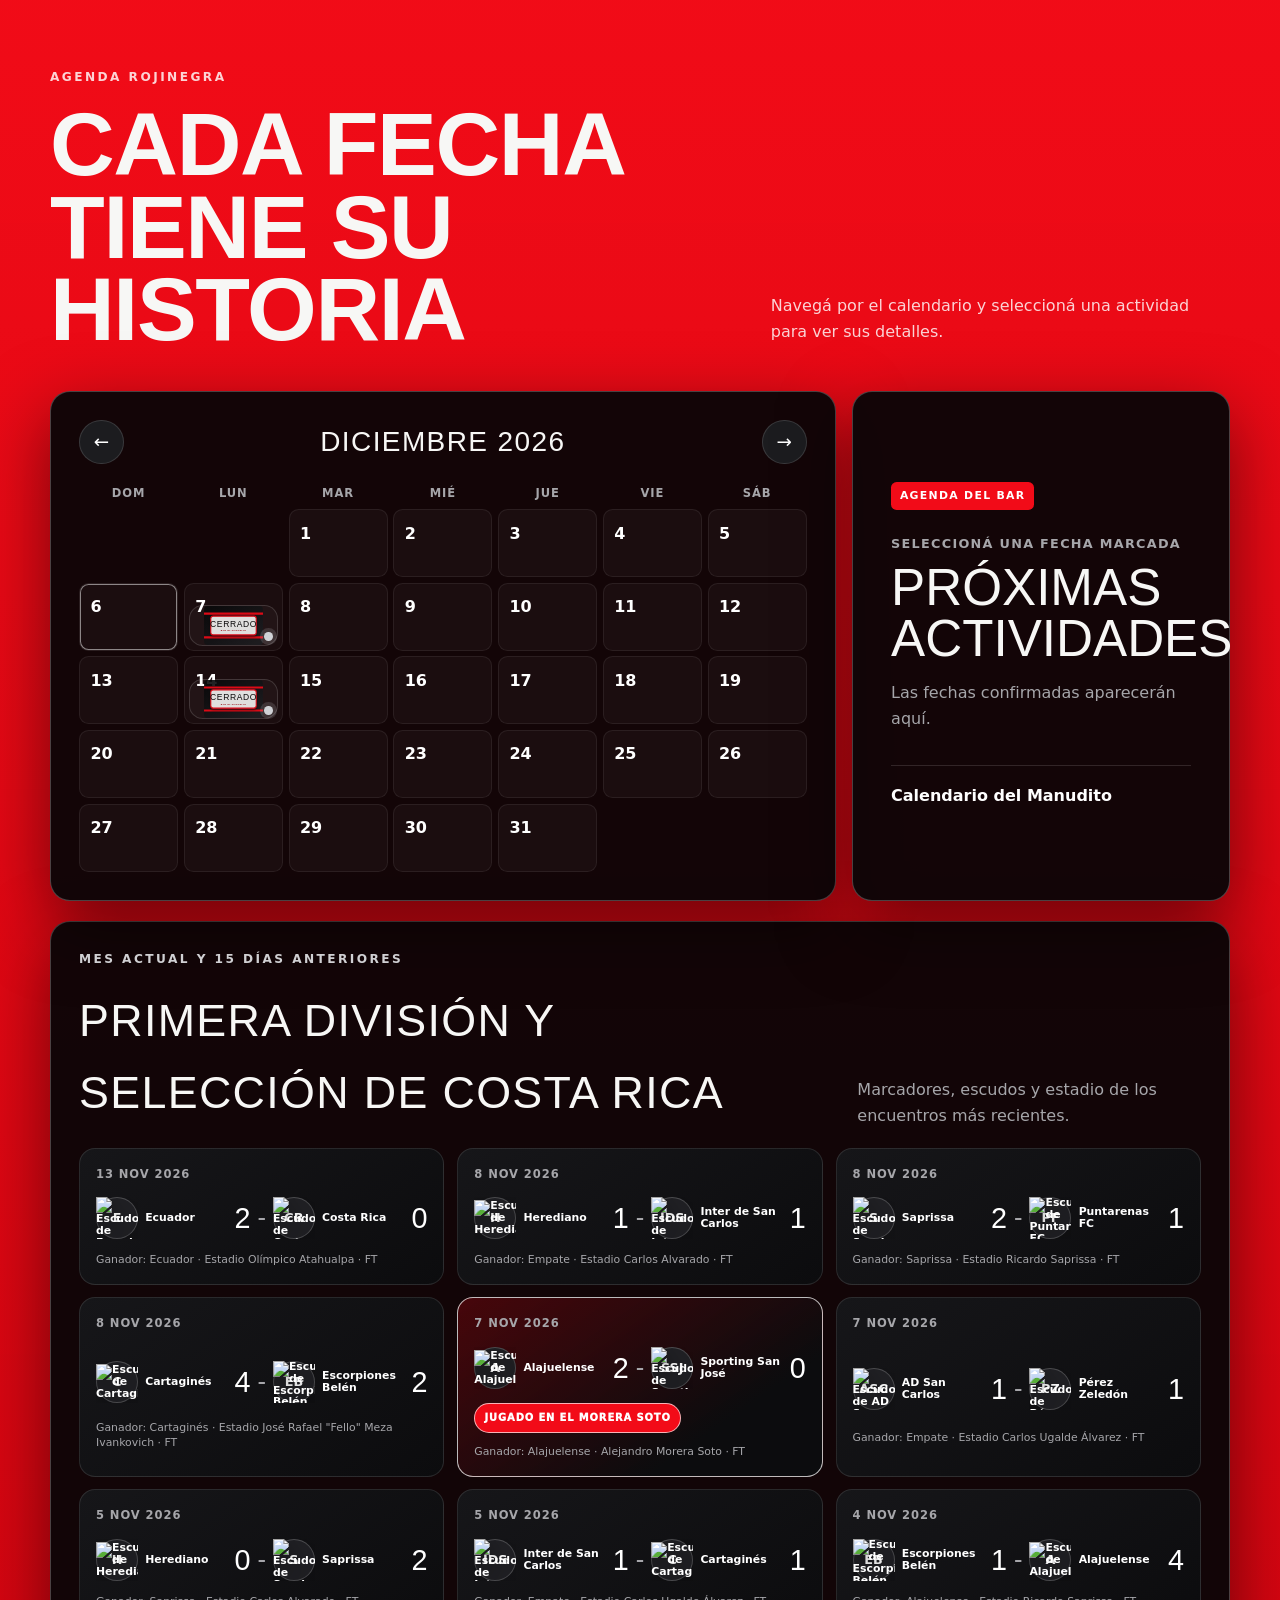
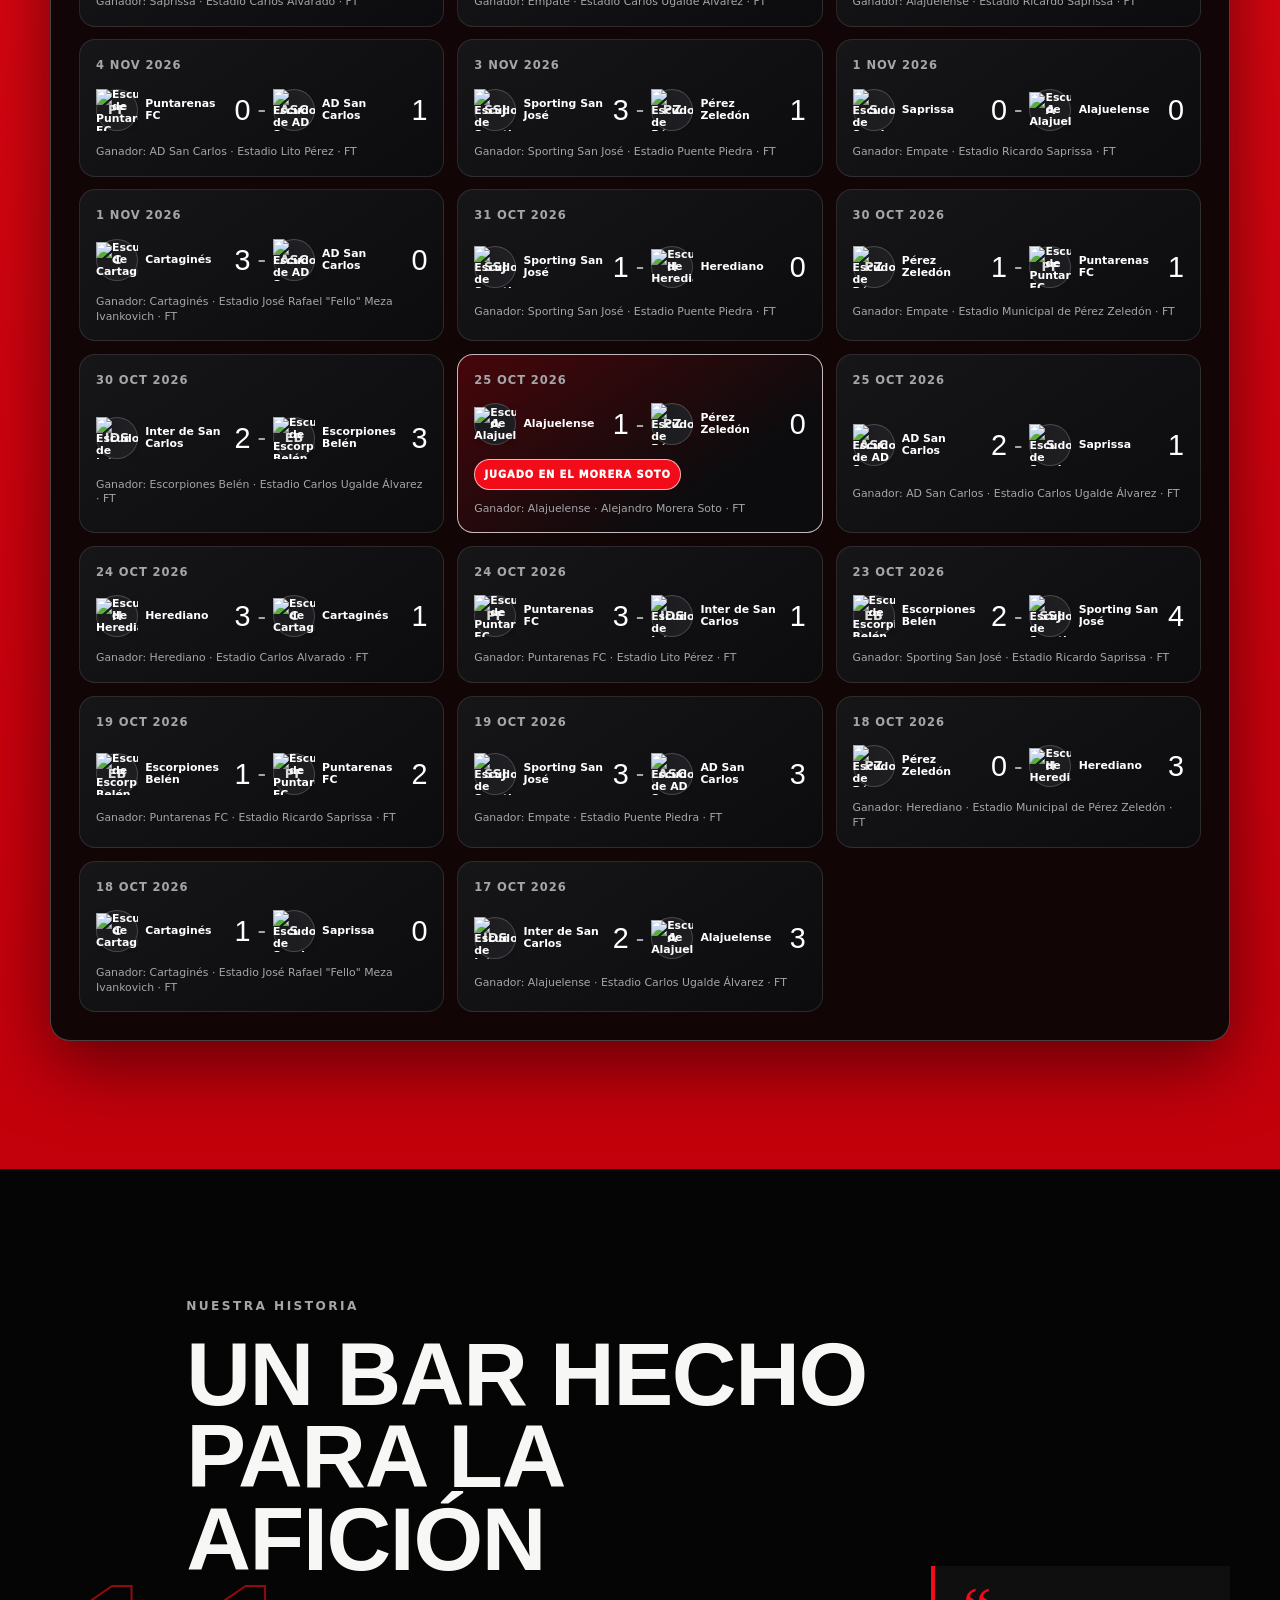
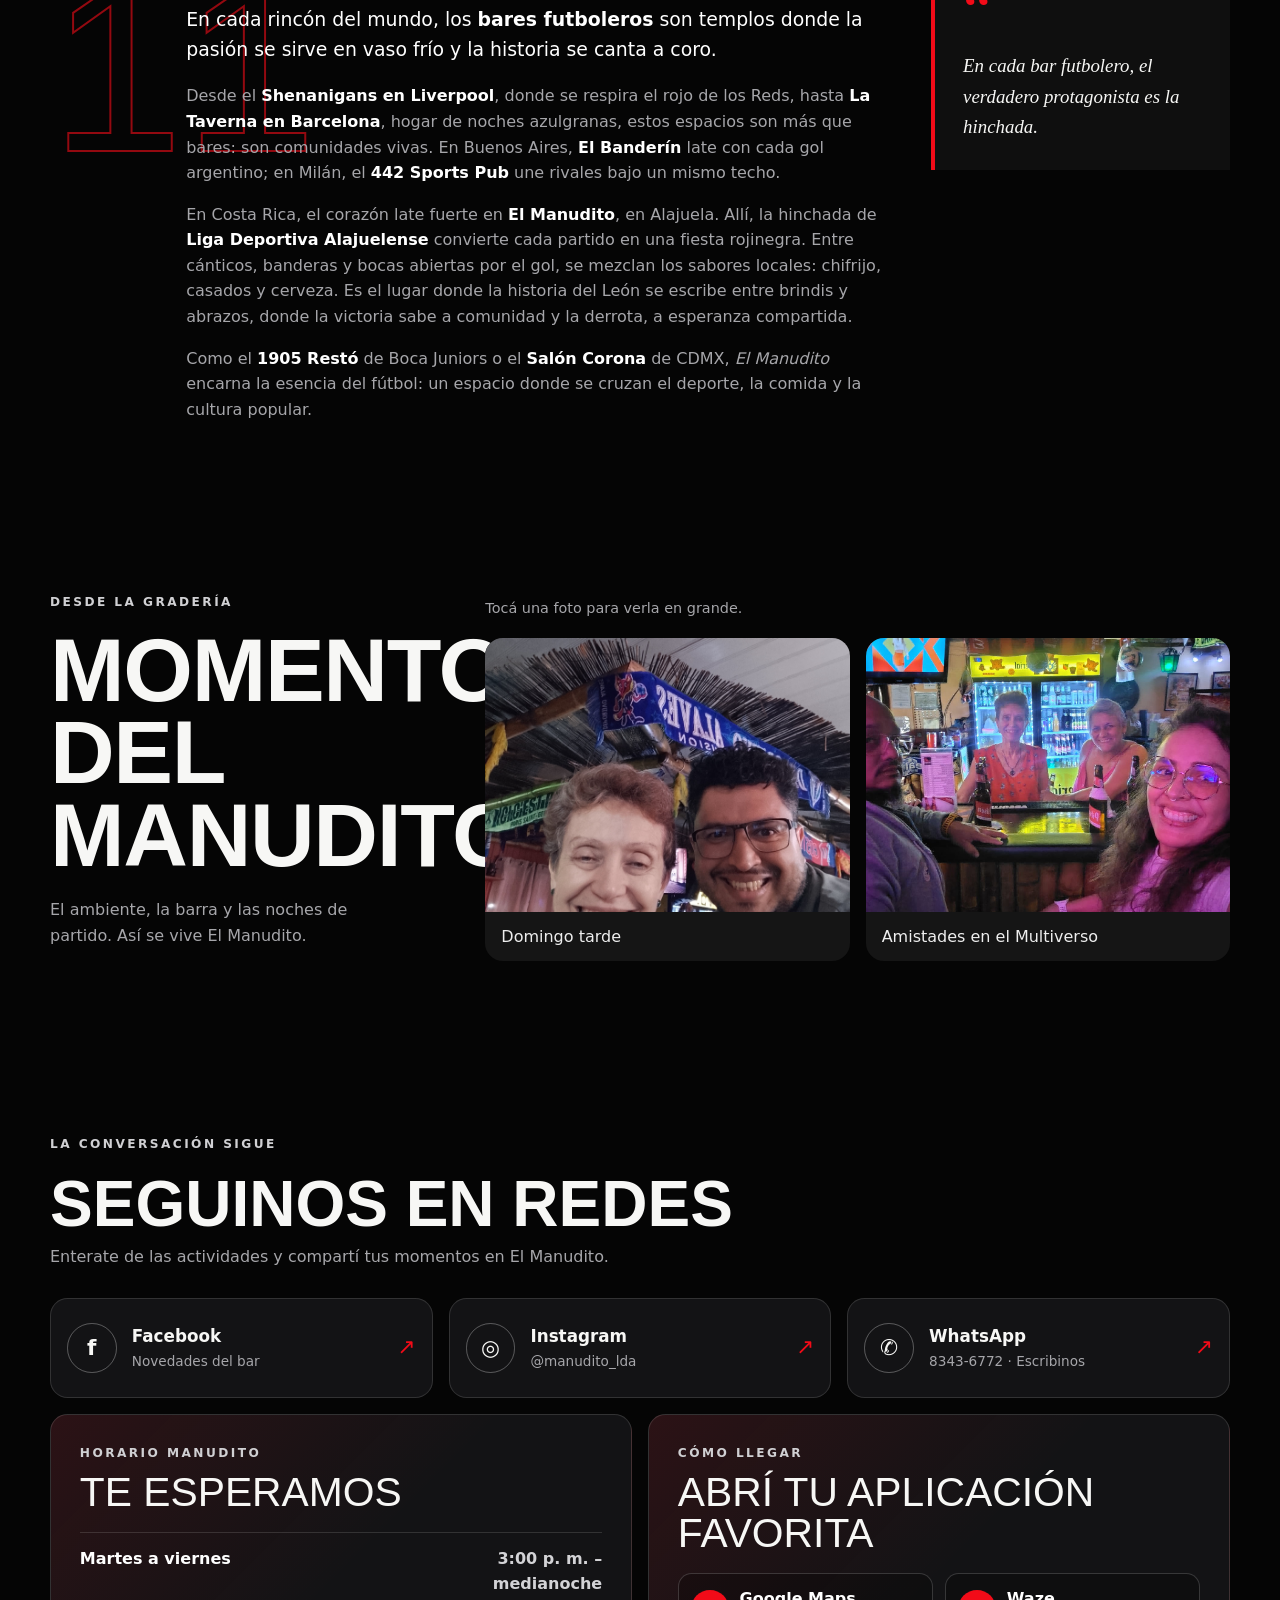
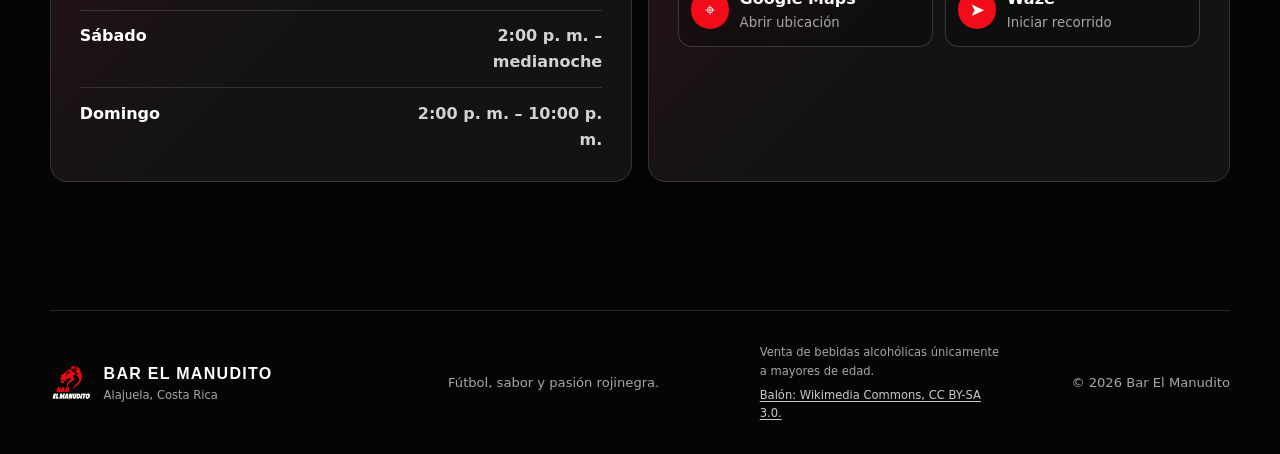
==== commit 26eb97ec: "Mostrar promociones compactas en fila antes del menu" ====
--- a/index.html
+++ b/index.html
@@ -104,6 +104,11 @@
           <div class="soccer"></div>
         </div>
 
+        <section class="section discounts-section" id="ofertas" aria-labelledby="discounts-title" hidden>
+          <h2 id="discounts-title">Más sabor, menos colones</h2>
+          <div class="discounts-grid" id="discounts-grid" tabindex="0" aria-label="Productos en promoción"></div>
+        </section>
+
         <section class="section menu-section" id="menu" aria-labelledby="menu-title">
           <div class="section-heading">
             <div>
@@ -203,14 +208,6 @@
               <p class="results-message">Cargando resultados…</p>
             </div>
           </div>
-        </section>
-
-        <section class="section discounts-section reveal" id="ofertas" aria-labelledby="discounts-title" hidden>
-          <div class="section-heading section-heading-light">
-            <div><p class="eyebrow">PROMOS DEL MANUDITO</p><h2 id="discounts-title">Más sabor, menos colones</h2></div>
-            <p>Tus favoritos a un precio que se disfruta. Elegí tu antojo y aprovechá el ahorro.</p>
-          </div>
-          <div class="discounts-grid" id="discounts-grid"></div>
         </section>
 
         <section class="section story-section reveal" id="historia" aria-labelledby="story-title">
--- a/styles.css
+++ b/styles.css
@@ -2835,19 +2835,20 @@
 body.moment-viewer-open { overflow: hidden; }
 @media (max-width: 560px) { .moments-grid figure { flex-basis: 88%; } }
 /* Ofertas: la sección desaparece automáticamente cuando no hay descuentos. */
-.discounts-section { background: radial-gradient(ellipse at top left, #70101855, transparent 65%), #101012; }
+.discounts-section { padding-top: 1.5rem; padding-bottom: 1.5rem; }
+.discounts-section h2 { margin: 0 0 1rem; font-size: clamp(1.25rem, 2.5vw, 1.65rem); }
 .discounts-section[hidden] { display: none; }
-.discounts-grid { display: grid; grid-template-columns: repeat(auto-fit, minmax(min(100%, 290px), 1fr)); gap: 1.5rem; }
-.discount-card { overflow: hidden; border: 1px solid #f20b1855; border-radius: 1.25rem; background: #19191c; display: flex; flex-direction: column; }
-.discount-photo { position: relative; background: #0a0a0b; }
-.discount-photo img { width: 100%; height: 220px; object-fit: contain; display: block; }
-.discount-badge { position: absolute; top: 1rem; right: 1rem; padding: .45rem .85rem; border-radius: 2rem; background: var(--red); color: white; font-size: 1.3rem; font-weight: 900; }
-.discount-copy { padding: 1.5rem; display: flex; flex: 1; flex-direction: column; align-items: flex-start; }
-.discount-copy h3 { font-size: 1.5rem; margin: .25rem 0 1rem; }
-.discount-prices { display: flex; flex-wrap: wrap; align-items: baseline; gap: .5rem 1rem; }
+.discounts-grid { display: flex; gap: 14px; overflow-x: auto; scroll-snap-type: x proximity; overscroll-behavior-x: contain; padding: 3px 0 10px; scrollbar-color: #6f7177 transparent; }
+.discounts-grid:focus-visible { outline: 2px solid #ffcc77; outline-offset: 4px; }
+.discount-card { flex: 0 0 164px; overflow: hidden; border: 1px solid var(--line); border-radius: .85rem; background: #151517; scroll-snap-align: start; }
+.discount-photo { position: relative; padding: 8px; }
+.discount-photo img { width: 100%; height: 140px; object-fit: contain; display: block; }
+.discount-badge { position: absolute; top: 8px; right: 8px; padding: .2rem .5rem; border-radius: 1rem; background: #bc1220; color: white; font-size: .75rem; font-weight: 800; }
+.discount-price { display: block; padding: .45rem .75rem .7rem; color: var(--white); font-size: 1.05rem; text-align: center; }
 .price-before { display: block; color: #c6c6cc; font-size: .8rem; font-weight: 500; }
 .price-now { display: block; color: #fff; }
-.discount-prices .price-now { font-size: 1.8rem; font-weight: 900; }
-.discount-saving { color: #ffcc75; font-weight: 700; }
-.discount-copy .button { margin-top: auto; }
 .menu-item-price:has(.price-now) { border-color: var(--red); }
+@media (max-width: 560px) {
+  .discount-card { flex-basis: 140px; }
+  .discount-photo img { height: 116px; }
+}
